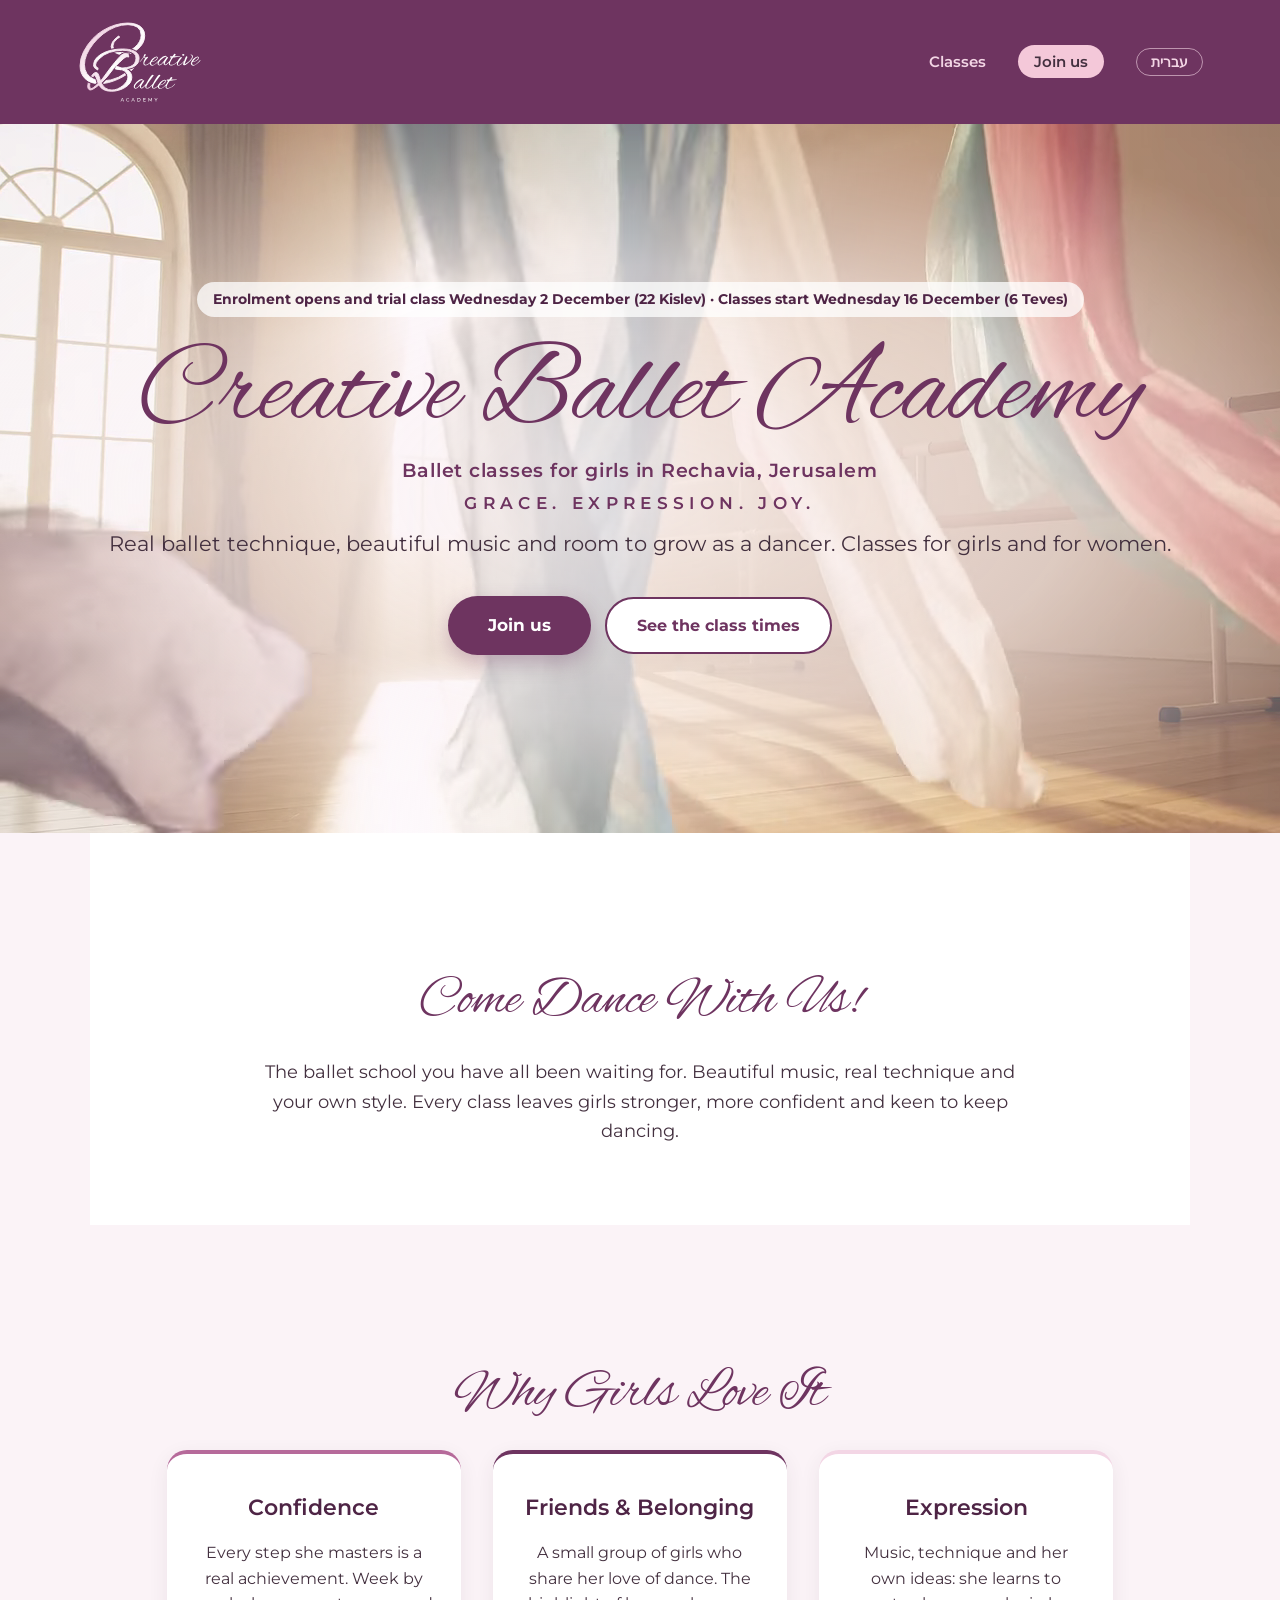
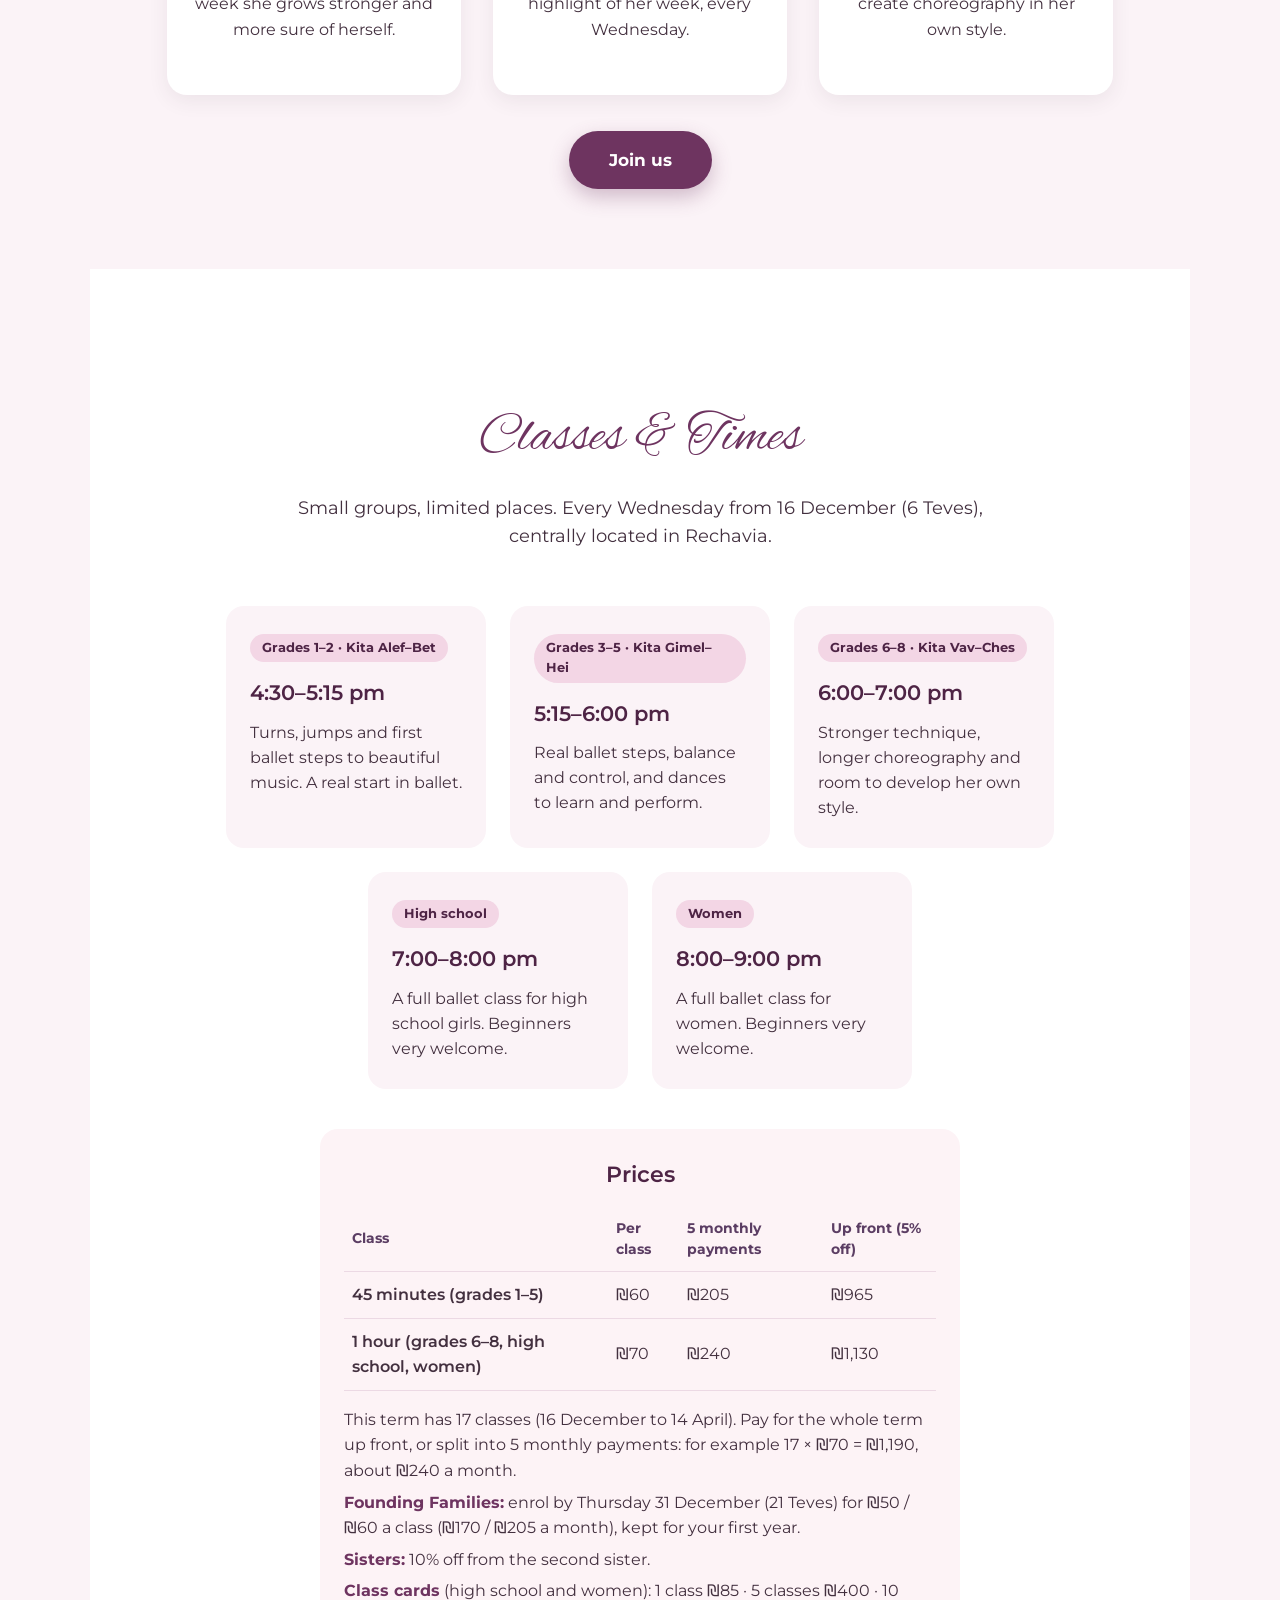
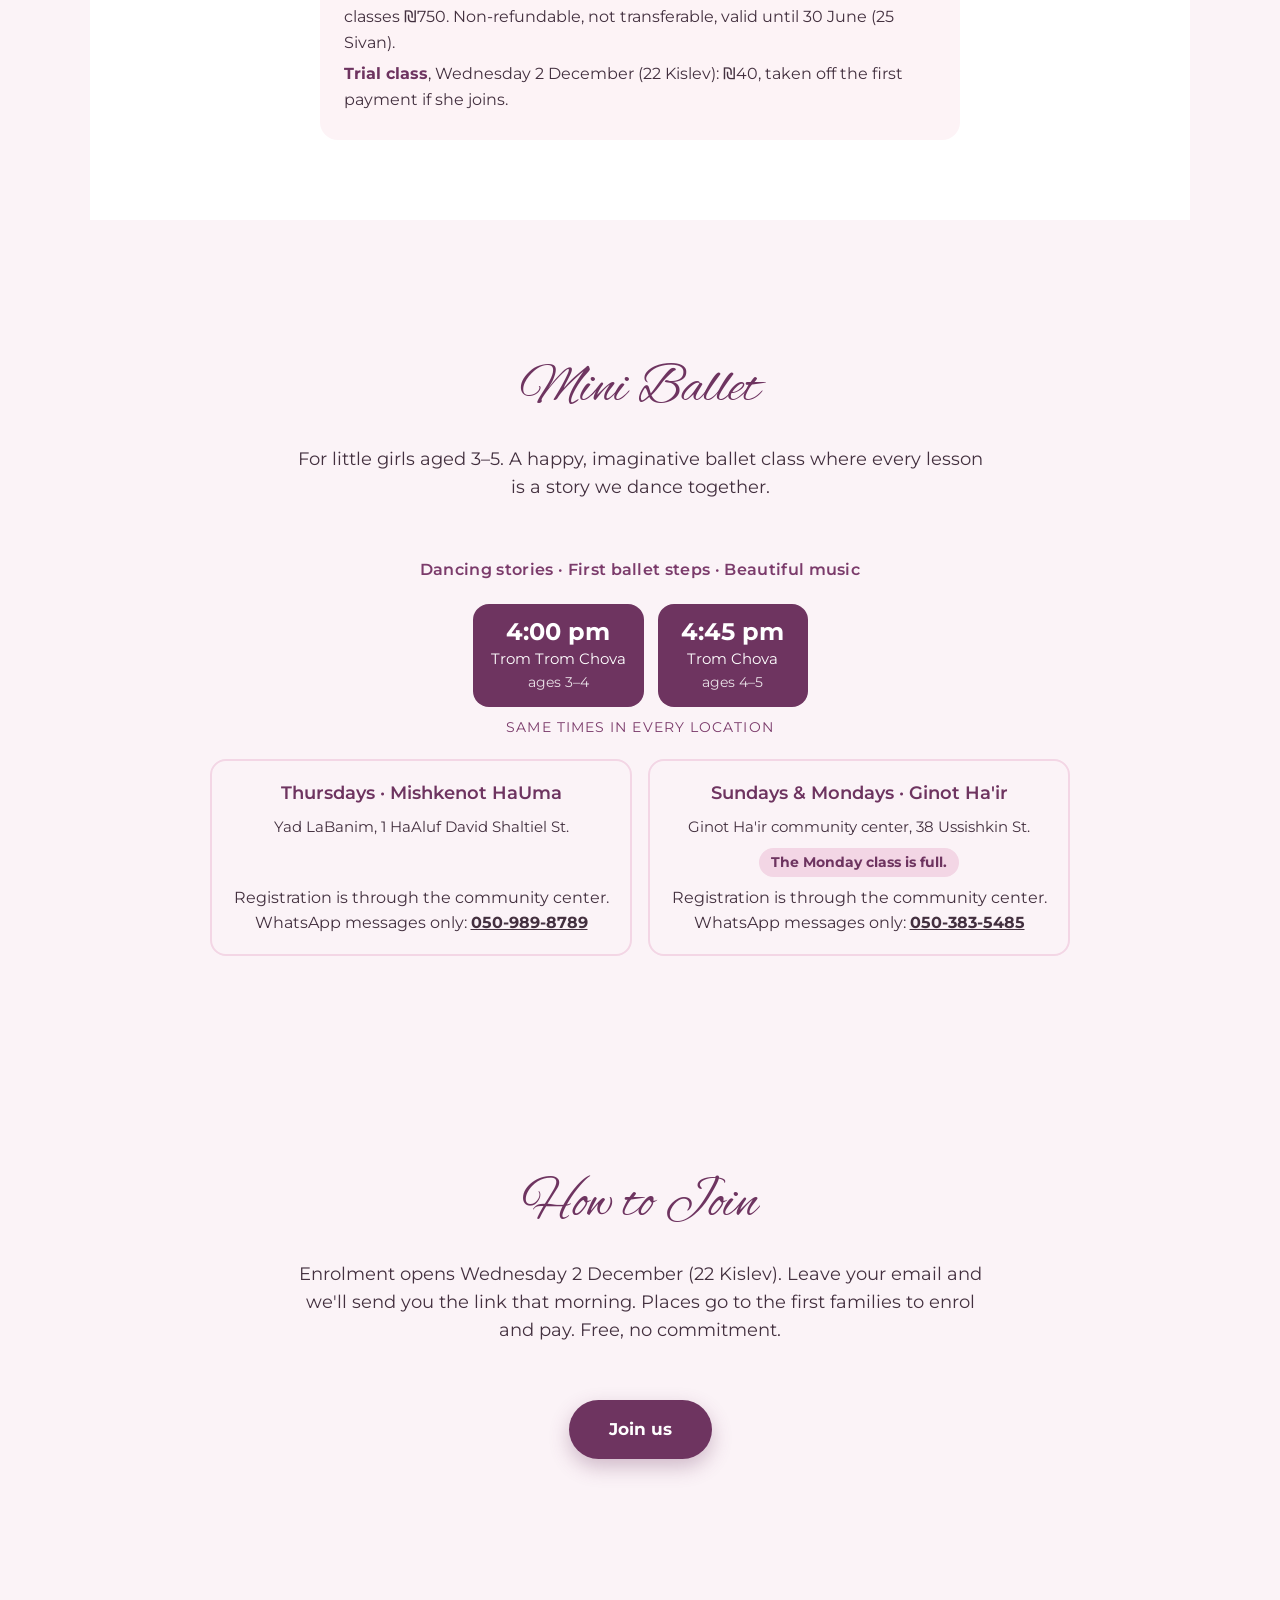
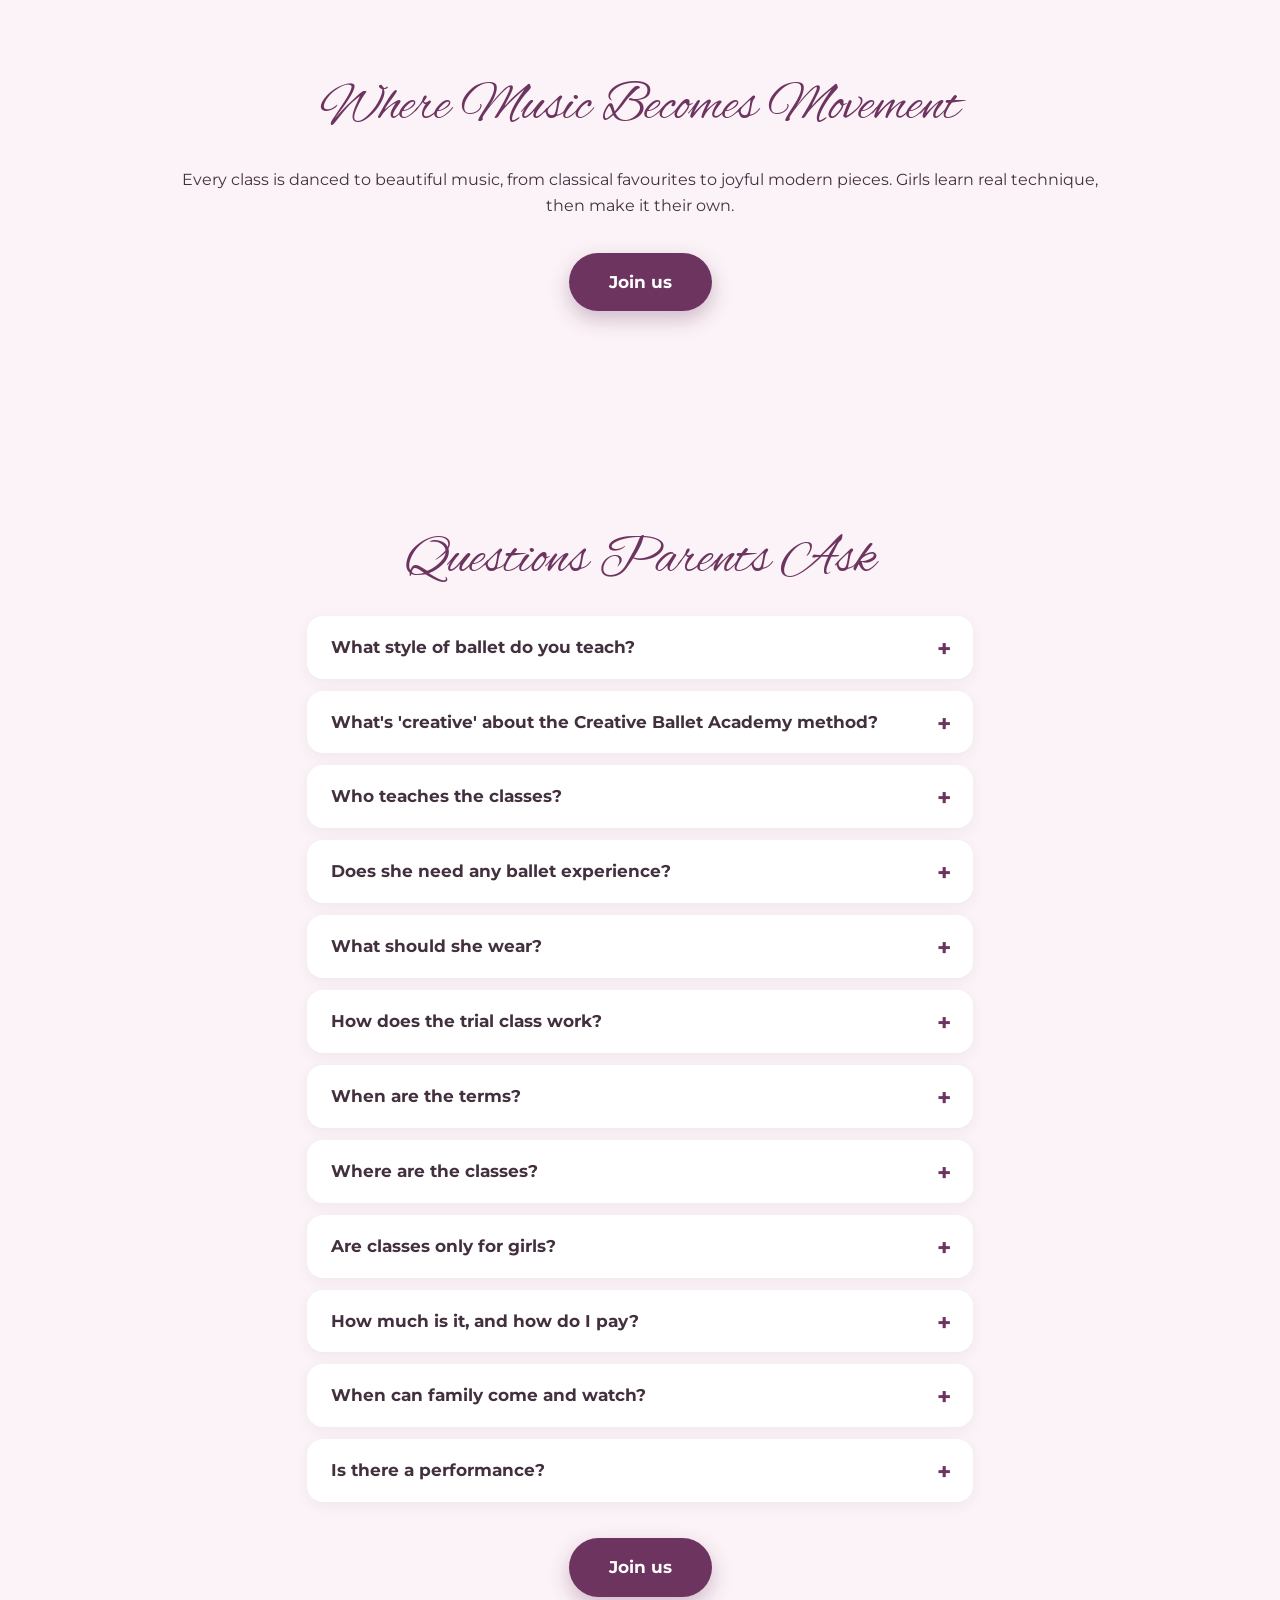
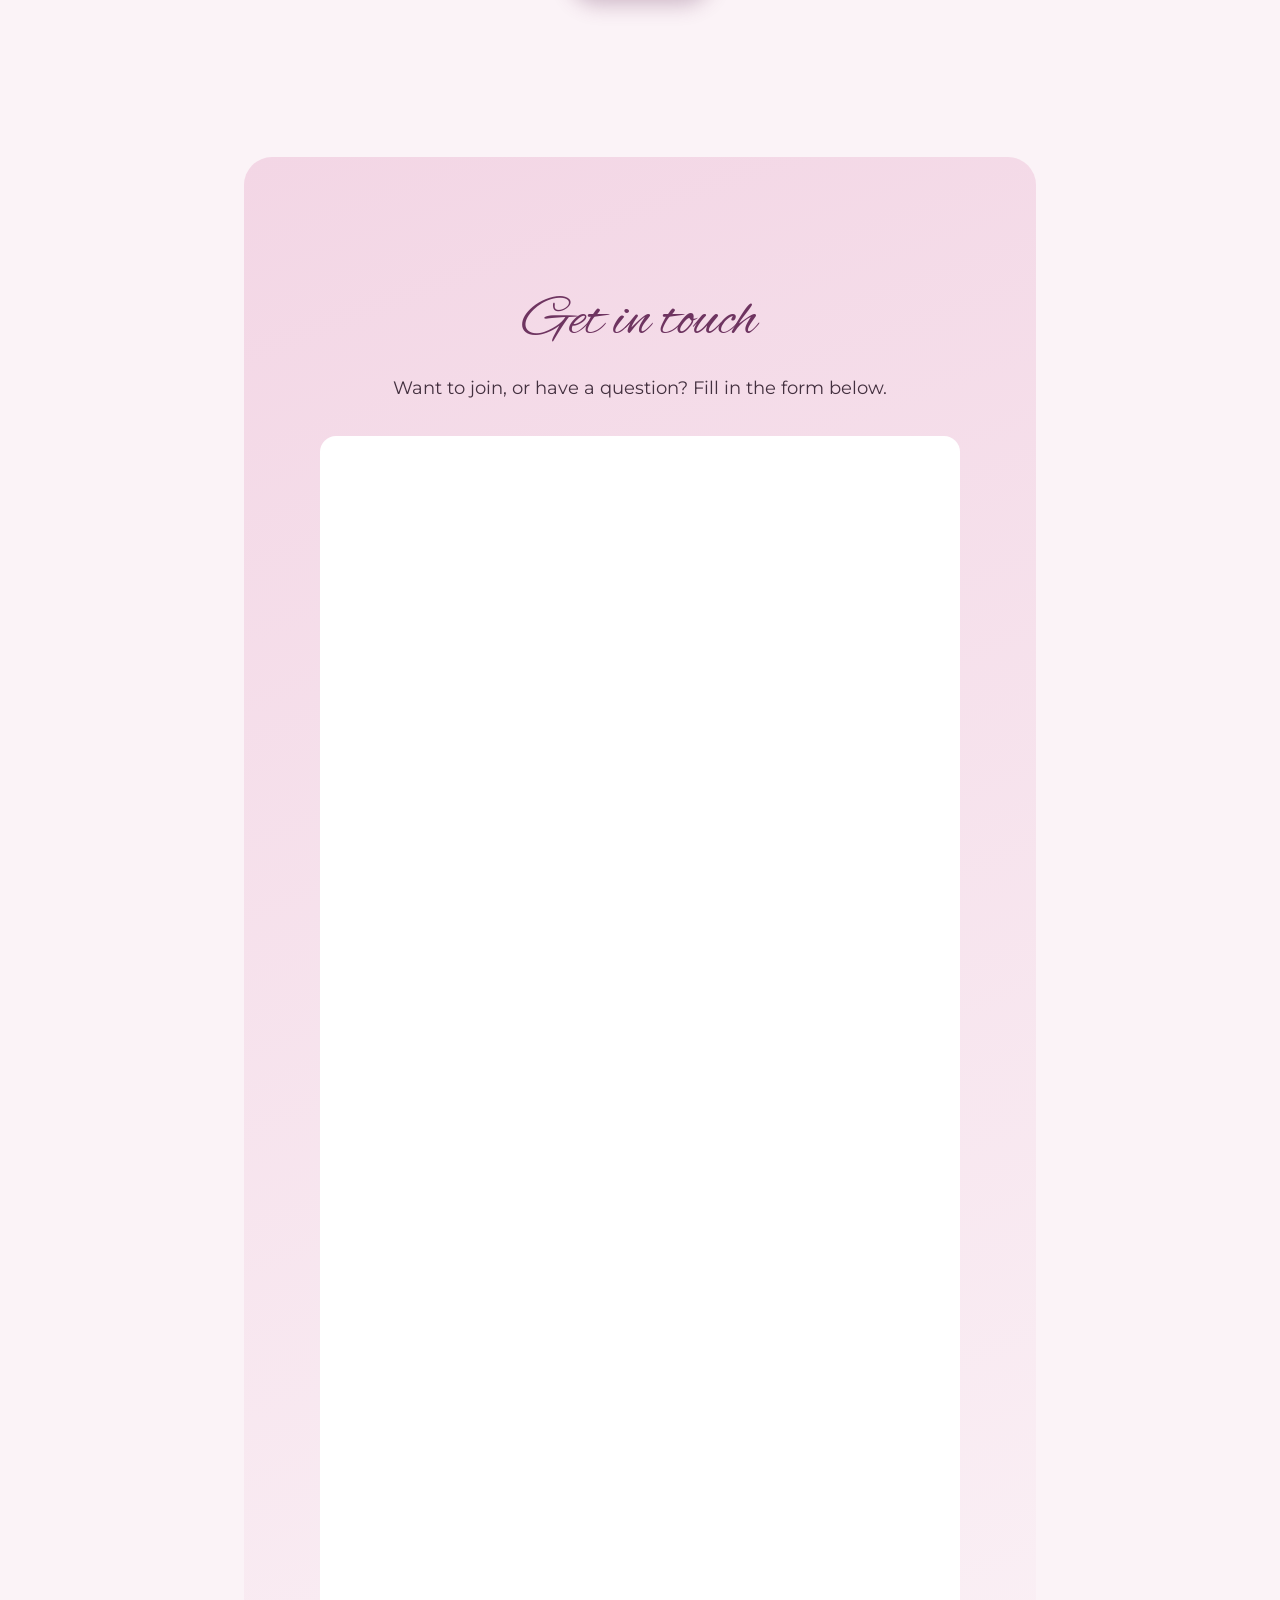
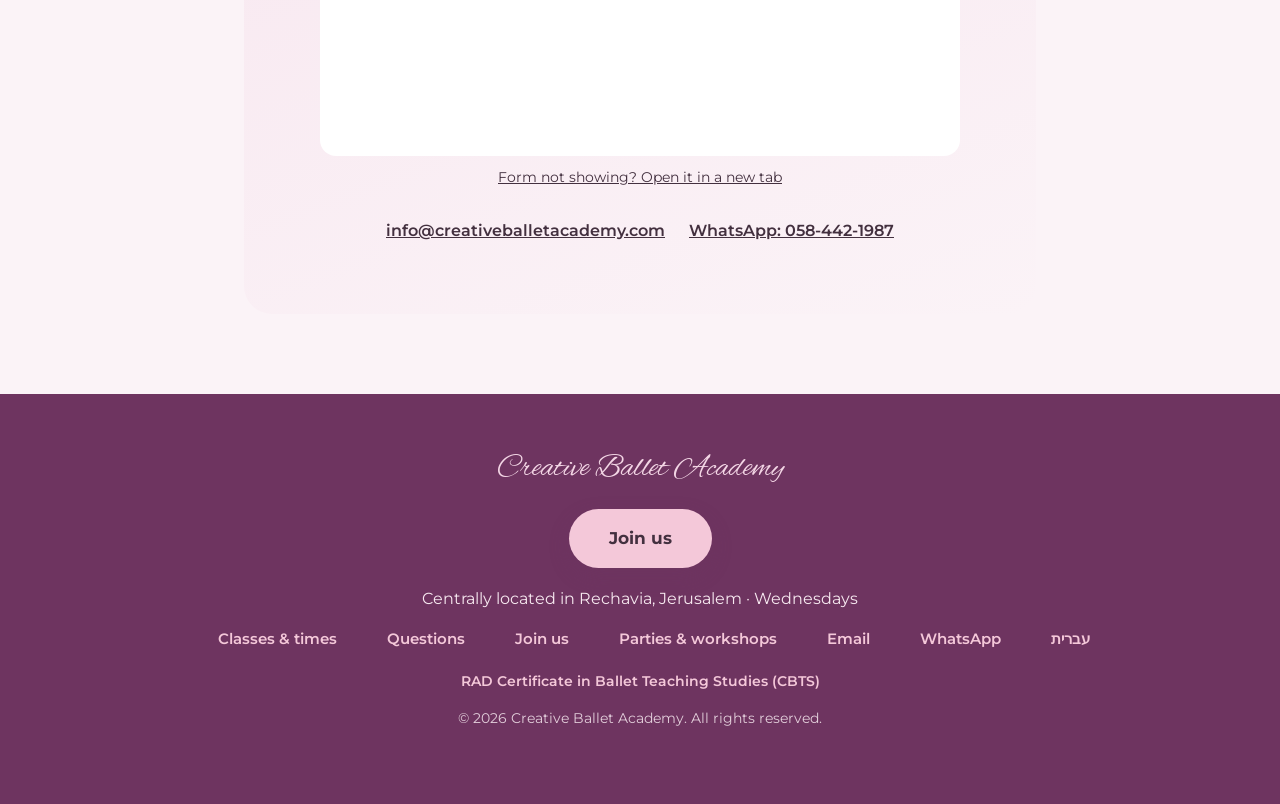
==== index.html @ 90b78f52 "Add FAQ: What's 'creative' about the Creative Ballet Academy method? (EN + HE, incl. structured data" ====
<!DOCTYPE html>
<html lang="en">
<head>
<meta charset="UTF-8">
<meta name="viewport" content="width=device-width, initial-scale=1.0">
<title>Ballet Classes for Girls in Jerusalem | Creative Ballet Academy</title>
<meta name="description" content="Ballet classes for girls in Rechavia, Jerusalem. Small Wednesday groups for grades 1–8, high school and women. Trial class Wed 2 Dec (22 Kislev), term starts 16 Dec (6 Teves).">

<!-- Open Graph -->
<meta property="og:title" content="Creative Ballet Academy — Ballet Classes for Girls in Jerusalem">
<meta property="og:description" content="Ballet classes for girls in Rechavia, Jerusalem. Small Wednesday groups for grades 1–8, high school and women. Trial class Wed 2 Dec (22 Kislev), term starts 16 Dec (6 Teves).">
<meta property="og:type" content="website">
<meta property="og:url" content="https://creativeballetacademy.com/">
<meta property="og:image" content="https://creativeballetacademy.com/assets/og-image.jpg">
<meta property="og:image:width" content="1200">
<meta property="og:image:height" content="630">
<meta property="og:image:alt" content="Creative Ballet Academy logo: Grace. Expression. Joy.">
<meta name="twitter:card" content="summary_large_image">
<meta property="og:locale" content="en_IL">
<meta property="og:locale:alternate" content="he_IL">

<!-- hreflang -->
<link rel="canonical" href="https://creativeballetacademy.com/">
<link rel="alternate" hreflang="en" href="https://creativeballetacademy.com/">
<link rel="alternate" hreflang="he" href="https://creativeballetacademy.com/he/">
<link rel="alternate" hreflang="x-default" href="https://creativeballetacademy.com/">

<!-- Structured Data -->
<script type="application/ld+json">
{
  "@context": "https://schema.org",
  "@type": [
    "DanceSchool",
    "EducationalOrganization"
  ],
  "@id": "https://creativeballetacademy.com/#school",
  "name": "Creative Ballet Academy",
  "alternateName": [
    "Creative Ballet Academy – בלט יצירתי בירושלים"
  ],
  "description": "Ballet classes for girls in Rechavia, Jerusalem: small Wednesday groups for grades 1–2, 3–5, 6–8, high school and women, taught by an RAD-certified teacher.",
  "url": "https://creativeballetacademy.com/",
  "inLanguage": "en",
  "email": "info@creativeballetacademy.com",
  "image": "https://creativeballetacademy.com/assets/og-image.jpg",
  "logo": "https://creativeballetacademy.com/assets/logo-favicon.png",
  "priceRange": "₪50–₪85",
  "currenciesAccepted": "ILS",
  "paymentAccepted": "Cash, Bit, Bank transfer",
  "address": {
    "@type": "PostalAddress",
    "addressLocality": "Jerusalem",
    "addressRegion": "Jerusalem District",
    "addressCountry": "IL"
  },
  "geo": {
    "@type": "GeoCoordinates",
    "latitude": 31.77,
    "longitude": 35.21
  },
  "areaServed": [
    {
      "@type": "Place",
      "name": "Rechavia, Jerusalem"
    },
    {
      "@type": "Place",
      "name": "Shaarei Chesed, Jerusalem"
    },
    {
      "@type": "Place",
      "name": "Nachlaot, Jerusalem"
    },
    {
      "@type": "Place",
      "name": "Talbiya, Jerusalem"
    },
    {
      "@type": "Place",
      "name": "Jerusalem"
    }
  ],
  "openingHoursSpecification": [
    {
      "@type": "OpeningHoursSpecification",
      "dayOfWeek": "https://schema.org/Wednesday",
      "opens": "16:30",
      "closes": "21:00"
    }
  ],
  "knowsLanguage": [
    "he",
    "en"
  ],
  "hasOfferCatalog": {
    "@type": "OfferCatalog",
    "name": "Ballet classes",
    "itemListElement": [
      {
        "@type": "Offer",
        "price": "60",
        "priceCurrency": "ILS",
        "description": "per class",
        "itemOffered": {
          "@type": "Course",
          "name": "Grades 1–2 (Kita Alef–Bet) ballet",
          "description": "Weekly Wednesday ballet class in Rechavia, Jerusalem.",
          "provider": {
            "@id": "https://creativeballetacademy.com/#school"
          }
        }
      },
      {
        "@type": "Offer",
        "price": "60",
        "priceCurrency": "ILS",
        "description": "per class",
        "itemOffered": {
          "@type": "Course",
          "name": "Grades 3–5 (Kita Gimel–Hei) ballet, RAD Grade 2",
          "description": "Weekly Wednesday ballet class in Rechavia, Jerusalem.",
          "provider": {
            "@id": "https://creativeballetacademy.com/#school"
          }
        }
      },
      {
        "@type": "Offer",
        "price": "70",
        "priceCurrency": "ILS",
        "description": "per class",
        "itemOffered": {
          "@type": "Course",
          "name": "Grades 6–8 (Kita Vav–Chet) ballet, RAD Grade 3",
          "description": "Weekly Wednesday ballet class in Rechavia, Jerusalem.",
          "provider": {
            "@id": "https://creativeballetacademy.com/#school"
          }
        }
      },
      {
        "@type": "Offer",
        "price": "70",
        "priceCurrency": "ILS",
        "description": "per class",
        "itemOffered": {
          "@type": "Course",
          "name": "High school ballet",
          "description": "Weekly Wednesday ballet class in Rechavia, Jerusalem.",
          "provider": {
            "@id": "https://creativeballetacademy.com/#school"
          }
        }
      },
      {
        "@type": "Offer",
        "price": "70",
        "priceCurrency": "ILS",
        "description": "per class",
        "itemOffered": {
          "@type": "Course",
          "name": "Women's ballet",
          "description": "Weekly Wednesday ballet class in Rechavia, Jerusalem.",
          "provider": {
            "@id": "https://creativeballetacademy.com/#school"
          }
        }
      }
    ]
  }
}
</script>

<script type="application/ld+json">
{
 "@context": "https://schema.org",
 "@type": "FAQPage",
 "mainEntity": [
  {
   "@type": "Question",
   "name": "What style of ballet do you teach?",
   "acceptedAnswer": {
    "@type": "Answer",
    "text": "We teach the Royal Academy of Dance (RAD) syllabus, which builds strong technique to gorgeous music. We add creative work to suit her age: stories for the youngest, then guided improvisation and creative dance, based on the 16 Creative Movement Concepts."
   }
  },
  {
   "@type": "Question",
   "name": "What's 'creative' about the Creative Ballet Academy method?",
   "acceptedAnswer": {
    "@type": "Answer",
    "text": "We work through the Creative Movement Concepts, exploring movement and self-expression through improvisation. Every class, for every age, includes time for the girls' own improvisation."
   }
  },
  {
   "@type": "Question",
   "name": "Who teaches the classes?",
   "acceptedAnswer": {
    "@type": "Answer",
    "text": "Classes are taught by an RAD-certified ballet teacher with over 10 years' experience."
   }
  },
  {
   "@type": "Question",
   "name": "Does she need any ballet experience?",
   "acceptedAnswer": {
    "@type": "Answer",
    "text": "No. Every class welcomes beginners, and we teach each girl from where she is."
   }
  },
  {
   "@type": "Question",
   "name": "What should she wear?",
   "acceptedAnswer": {
    "@type": "Answer",
    "text": "Comfortable clothes she can move in. Essential: tights, leggings or shorts; hair tied back; ballet shoes (preferred), non-slip socks or bare feet. Also: a ballet skirt, or any flared knee-length skirt (not long); a long-sleeved leotard (optional)."
   }
  },
  {
   "@type": "Question",
   "name": "How does the trial class work?",
   "acceptedAnswer": {
    "@type": "Answer",
    "text": "Wednesday 2 December (22 Kislev), at her regular class time. It costs ₪40, taken off the first payment if she joins. Choose “Yes” for the trial class in the form below."
   }
  },
  {
   "@type": "Question",
   "name": "When are the terms?",
   "acceptedAnswer": {
    "@type": "Answer",
    "text": "Every Wednesday from 16 December (6 Teves), right after Chanuka, until 14 April (7 Nissan), just before Pesach. No class on Purim (Wednesday 24 March / 15 Adar II). A second term is planned after Pesach, into the summer."
   }
  },
  {
   "@type": "Question",
   "name": "Where are the classes?",
   "acceptedAnswer": {
    "@type": "Answer",
    "text": "Wednesday classes are centrally located in Rechavia, Jerusalem. We email the exact address when you enrol. Mini Ballet (ages 3–5) is at Mishkenot HaUma and Ginot Ha'ir: see Mini Ballet above."
   }
  },
  {
   "@type": "Question",
   "name": "Are classes only for girls?",
   "acceptedAnswer": {
    "@type": "Answer",
    "text": "Yes. All our classes are for girls, with evening classes for high school girls and for women."
   }
  },
  {
   "@type": "Question",
   "name": "How much is it, and how do I pay?",
   "acceptedAnswer": {
    "@type": "Answer",
    "text": "₪60 or ₪70 a class (see prices above). Pay for the term up front with 5% off, or in 5 monthly payments before the first class of each month, by cash, Bit or bank transfer."
   }
  },
  {
   "@type": "Question",
   "name": "When can family come and watch?",
   "acceptedAnswer": {
    "@type": "Answer",
    "text": "At the last class before Pesach, Wednesday 14 April (7 Nissan). It's a presentation class: girls invite family and friends (women and girls only), and we plan to give each girl a certificate."
   }
  },
  {
   "@type": "Question",
   "name": "Is there a performance?",
   "acceptedAnswer": {
    "@type": "Answer",
    "text": "Not yet. We hope to put one on after Pesach, before the summer. Stay tuned."
   }
  }
 ]
}
</script>
<link rel="icon" type="image/svg+xml" href="/assets/icon.svg?v=3">
<link rel="icon" href="/favicon.ico?v=3" sizes="any">
<link rel="icon" type="image/png" sizes="32x32" href="/assets/favicon-32.png?v=3">
<link rel="icon" type="image/png" sizes="192x192" href="/assets/icon-192.png?v=2">
<link rel="apple-touch-icon" href="/assets/apple-touch-icon.png?v=2">
<link rel="manifest" href="/site.webmanifest">
<meta name="theme-color" content="#6E3460">
<link href="/assets/fonts/fonts-brand.css" rel="stylesheet">
<style>
  :root {
    --sky-blue: #A4C8E1;
    --misty-white: #FDF3F6;
    --petal-pink: #F4C8D9;
    --lavender: #E0C3E8;
    --mint: #A5E1DA;
    --lilac: #D6C6E9;
    --text-dark: #43303F;
    --text-body: #5A4E5C;
  }

  * { box-sizing: border-box; }

  html { scroll-behavior: smooth; }

  body {
    margin: 0;
    font-family: 'Montserrat', sans-serif;
    color: var(--text-body);
    background: var(--misty-white);
    line-height: 1.6;
  }

  a { color: inherit; }

  .skip-link {
    position: absolute;
    left: -9999px;
    top: 0;
    background: #fff;
    color: var(--text-dark);
    padding: 12px 20px;
    z-index: 1000;
    border-radius: 0 0 8px 0;
  }
  .skip-link:focus { left: 0; }

  header {
    display: flex;
    align-items: center;
    justify-content: space-between;
    padding: 20px 6vw;
    background: var(--text-dark);
    position: sticky;
    top: 0;
    z-index: 100;
  }

  .brand {
    display: flex;
    align-items: center;
    gap: 14px;
    text-decoration: none;
  }

  .brand img {
    height: 48px;
    width: auto;
  }

  .brand-name {
    font-family: 'Alex Brush', cursive;
    font-weight: 400;
    font-size: 2rem;
    color: #f4c8d9;
    line-height: 1;
  }

  nav a {
    text-decoration: none;
    color: #f4c8d9;
    font-weight: 600;
    margin-left: 28px;
    font-size: 0.95rem;
  }
  nav a:hover, nav a:focus { color: #fff; }

  .lang-switch {
    margin-left: 28px;
    padding: 5px 14px;
    border: 1px solid rgba(244,198,217,0.6);
    border-radius: 999px;
    font-size: 0.85rem !important;
  }
  .lang-switch:hover, .lang-switch:focus {
    border-color: #fff;
    background: rgba(255,255,255,0.08);
  }

  .hero {
    position: relative;
    text-align: center;
    padding: 158px 6vw 178px;
    background-image: linear-gradient(160deg, rgba(164,200,225,0.55) 0%, rgba(240,244,248,0.72) 55%, rgba(244,200,217,0.6) 100%);
    background-size: cover;
    background-position: center 30%;
    overflow: hidden;
    max-width: none;
    width: 100%;
    margin: 0;
  }

  .hero h1 {
    font-family: 'Alex Brush', cursive;
    font-weight: 400;
    font-size: clamp(3.6rem, 10vw, 7rem);
    color: var(--text-dark);
    margin: 0 0 6px;
    line-height: 1;
    text-shadow: 0 2px 18px rgba(255,255,255,0.7);
  }

  .hero .tagline {
    font-family: 'Montserrat', sans-serif;
    font-style: italic;
    font-weight: 600;
    font-size: clamp(1.4rem, 3vw, 2rem);
    color: var(--text-dark);
    margin: 0 0 10px;
    text-shadow: 0 1px 12px rgba(255,255,255,0.6);
  }

  .hero .subhead {
    font-family: 'Montserrat', sans-serif;
    font-style: italic;
    font-size: clamp(1.2rem, 2.5vw, 1.6rem);
    color: #33475a;
    margin: 0 0 36px;
    text-shadow: 0 1px 10px rgba(255,255,255,0.6);
  }

  .join-section .cta-section {
    text-align: center;
  }

  .contact-form {
    display: grid;
    grid-template-columns: repeat(2, 1fr);
    gap: 20px;
    max-width: 640px;
    margin: 36px auto 0;
    text-align: left;
  }

  .form-row-full {
    grid-column: 1 / -1;
  }

  .contact-form label {
    display: block;
    font-weight: 600;
    color: var(--text-dark);
    margin-bottom: 6px;
    font-size: 0.95rem;
  }

  .contact-form input,
  .contact-form textarea {
    width: 100%;
    padding: 12px 14px;
    border-radius: 10px;
    border: 1px solid #d9c3d3;
    font-family: 'Montserrat', sans-serif;
    font-size: 1rem;
    background: #fff;
    color: var(--text-dark);
  }

  .contact-form input:focus,
  .contact-form textarea:focus {
    outline: 3px solid var(--petal-pink);
    outline-offset: 1px;
  }

  .contact-submit {
    grid-column: 1 / -1;
    border: none;
    cursor: pointer;
    justify-self: center;
    margin-top: 6px;
  }

  @media (max-width: 600px) {
    .contact-form { grid-template-columns: 1fr; }
  }

  .hero-cta {
    display: inline-block;
    background: #6E3460;
    color: #fff;
    text-decoration: none;
    font-weight: 700;
    padding: 16px 40px;
    border-radius: 999px;
    font-size: 1.05rem;
    box-shadow: 0 8px 20px rgba(138,74,118,0.35);
    transition: transform 0.2s ease, box-shadow 0.2s ease;
  }
  .hero-cta:hover, .hero-cta:focus {
    transform: translateY(-2px);
    box-shadow: 0 10px 26px rgba(138,74,118,0.45);
    background: #7a3f68;
  }

  section {
    padding: 80px 6vw;
    max-width: 1100px;
    margin: 0 auto;
  }

  h2 {
    font-family: 'Montserrat', sans-serif;
    font-weight: 700;
    color: var(--text-dark);
    text-align: center;
    font-size: clamp(1.8rem, 4vw, 2.6rem);
    margin-bottom: 12px;
  }

  .section-intro {
    text-align: center;
    max-width: 700px;
    margin: 0 auto 56px;
    font-size: 1.1rem;
  }

  .welcome {
    text-align: center;
    background: #fff;
  }
  .welcome p {
    max-width: 750px;
    margin: 0 auto;
    font-size: 1.15rem;
  }

  .why-grid {
    display: grid;
    grid-template-columns: repeat(auto-fit, minmax(260px, 1fr));
    gap: 32px;
  }

  .why-card {
    background: #fff;
    border-radius: 20px;
    padding: 36px 28px;
    text-align: center;
    box-shadow: 0 6px 20px rgba(74,59,77,0.08);
    border-top: 4px solid var(--lavender);
  }
  .why-card:nth-child(2) { border-top-color: var(--petal-pink); }
  .why-card:nth-child(3) { border-top-color: var(--mint); }

  .why-card h3 {
    font-family: 'Montserrat', sans-serif;
    color: var(--text-dark);
    font-size: 1.35rem;
    margin: 0 0 14px;
  }

  .programs {
    background: #fff;
  }

  .program-list {
    display: grid;
    grid-template-columns: repeat(auto-fit, minmax(230px, 1fr));
    gap: 26px;
    list-style: none;
    padding: 0;
    margin: 0;
  }

  .program-card {
    background: var(--misty-white);
    border-radius: 18px;
    padding: 28px 24px;
  }

  .program-card .age {
    display: inline-block;
    background: var(--lilac);
    color: #5b3d63;
    font-size: 0.8rem;
    font-weight: 700;
    padding: 4px 12px;
    border-radius: 999px;
    margin-bottom: 14px;
  }

  .program-card h3 {
    font-family: 'Montserrat', sans-serif;
    color: var(--text-dark);
    font-size: 1.3rem;
    margin: 0 0 10px;
  }

  .program-card p {
    margin: 0;
    font-size: 0.98rem;
  }

  .cta-section {
    text-align: center;
    background: linear-gradient(160deg, var(--lavender) 0%, var(--sky-blue) 100%);
    border-radius: 28px;
    margin: 0 6vw 0;
    max-width: 1100px;
    padding: 70px 6vw;
  }

  .cta-section h2 {
    font-family: 'Alex Brush', cursive;
    font-weight: 400;
    font-size: clamp(2.4rem, 6vw, 3.6rem);
    margin-bottom: 6px;
  }

  .cta-section p {
    font-size: 1.15rem;
    max-width: 550px;
    margin: 0 auto 34px;
    color: #3f2f47;
  }

  footer {
    text-align: center;
    padding: 50px 6vw 60px;
    background: var(--text-dark);
    color: #f0e6f2;
  }

  footer .footer-tagline {
    font-family: 'Alex Brush', cursive;
    font-size: 2rem;
    margin: 0 0 14px;
    color: #f4c8d9;
  }

  footer .footer-meta {
    font-size: 0.9rem;
    opacity: 0.85;
  }

  @media (max-width: 640px) {
    header { padding: 16px 5vw; }
    nav a { margin-left: 16px; font-size: 0.85rem; }
    section { padding: 60px 5vw; }
  }
</style>
<link href="/assets/site.css" rel="stylesheet">
<link href="/assets/brand.css" rel="stylesheet">
<link href="/assets/hero-video.css?v=20261122v" rel="stylesheet">
</head>
<body>

<a class="skip-link" href="#main-content">Skip to main content</a>

<header>
  <a class="brand" href="/" aria-label="Creative Ballet Academy home">
    <img class="brand-logo" src="/assets/logo-white.svg" alt="Creative Ballet Academy" width="127" height="84">
  </a>
  <nav aria-label="Primary navigation">
    <a href="#programs" class="nav-hide-mobile">Classes</a>
    <a href="#join" class="nav-cta">Join us</a>
    <a href="/he/" class="lang-switch" id="lang-switch" lang="he" hreflang="he">עברית</a>
  </nav>
</header>

<main id="main-content">

  <section class="hero" id="top">
    <div class="hero-media" aria-hidden="true">
      <video class="hero-video" autoplay muted loop playsinline disablepictureinpicture preload="metadata" poster="/assets/video/studio-scarves.jpg" data-autoplay>
        <source src="/assets/video/studio-scarves-phone.mp4" type="video/mp4" media="(max-width: 700px)">
        <source src="/assets/video/studio-scarves.mp4" type="video/mp4">
        <source src="/assets/video/studio-scarves.webm" type="video/webm">
      </video>
    </div>
    <p class="hero-badge">Enrolment opens and trial class Wednesday 2 December (22 Kislev) · Classes start Wednesday 16 December (6 Teves)</p>
    <h1><span class="h1-brand">Creative Ballet Academy</span><span class="h1-keywords">Ballet classes for girls in Rechavia, Jerusalem</span></h1>
    <p class="tagline">Grace. Expression. Joy.</p>
    <p class="subhead">Real ballet technique, beautiful music and room to grow as a dancer. Classes for girls and for women.</p>
    <div class="hero-actions">
      <a class="hero-cta" href="#join">Join us</a>
      <a class="btn-outline" href="#programs">See the class times</a>
    </div>
  </section>

  <section class="welcome" aria-labelledby="welcome-heading">
    <h2 id="welcome-heading">Come Dance With Us!</h2>
    <p>The ballet school you have all been waiting for. Beautiful music, real technique and your own style. Every class leaves girls stronger, more confident and keen to keep dancing.</p>
  </section>

  <section class="why" id="why" aria-labelledby="why-heading">
    <h2 id="why-heading">Why Girls Love It</h2>
    <div class="why-grid">
      <div class="why-card">
        <h3>Confidence</h3>
        <p>Every step she masters is a real achievement. Week by week she grows stronger and more sure of herself.</p>
      </div>
      <div class="why-card">
        <h3>Friends &amp; Belonging</h3>
        <p>A small group of girls who share her love of dance. The highlight of her week, every Wednesday.</p>
      </div>
      <div class="why-card">
        <h3>Expression</h3>
        <p>Music, technique and her own ideas: she learns to create choreography in her own style.</p>
      </div>
    </div>
    <div class="cta-strip">
      <a class="hero-cta" href="#join">Join us</a>
    </div>
  </section>

  <section class="programs" id="programs" aria-labelledby="programs-heading">
    <h2 id="programs-heading">Classes &amp; Times</h2>
    <p class="section-intro">Small groups, limited places. Every Wednesday from 16 December (6 Teves), centrally located in Rechavia.</p>
    <ul class="program-list">
      <li class="program-card">
        <span class="age">Grades 1–2 · Kita Alef–Bet</span>
        <h3>4:30–5:15 pm</h3>
        <p>Turns, jumps and first ballet steps to beautiful music. A real start in ballet.</p>
      </li>
      <li class="program-card">
        <span class="age">Grades 3–5 · Kita Gimel–Hei</span>
        <h3>5:15–6:00 pm</h3>
        <p>Real ballet steps, balance and control, and dances to learn and perform.</p>
      </li>
      <li class="program-card">
        <span class="age">Grades 6–8 · Kita Vav–Ches</span>
        <h3>6:00–7:00 pm</h3>
        <p>Stronger technique, longer choreography and room to develop her own style.</p>
      </li>
      <li class="program-card">
        <span class="age">High school</span>
        <h3>7:00–8:00 pm</h3>
        <p>A full ballet class for high school girls. Beginners very welcome.</p>
      </li>
      <li class="program-card">
        <span class="age">Women</span>
        <h3>8:00–9:00 pm</h3>
        <p>A full ballet class for women. Beginners very welcome.</p>
      </li>
    </ul>
    <div class="prices" aria-labelledby="prices-heading">
      <h3 id="prices-heading">Prices</h3>
      <table>
        <thead><tr><th scope="col">Class</th><th scope="col">Per class</th><th scope="col">5 monthly payments</th><th scope="col">Up front (5% off)</th></tr></thead>
        <tbody>
          <tr><th scope="row">45 minutes (grades 1–5)</th><td>₪60</td><td>₪205</td><td>₪965</td></tr>
          <tr><th scope="row">1 hour (grades 6–8, high school, women)</th><td>₪70</td><td>₪240</td><td>₪1,130</td></tr>
        </tbody>
      </table>
      <p>This term has 17 classes (16 December to 14 April). Pay for the whole term up front, or split into 5 monthly payments: for example 17 × ₪70 = ₪1,190, about ₪240 a month.</p>
      <p><strong>Founding Families:</strong> enrol by Thursday 31 December (21 Teves) for ₪50 / ₪60 a class (₪170 / ₪205 a month), kept for your first year.</p>
      <p><strong>Sisters:</strong> 10% off from the second sister.</p>
      <p><strong>Class cards</strong> (high school and women): 1 class ₪85 · 5 classes ₪400 · 10 classes ₪750. Non-refundable, not transferable, valid until 30 June (25 Sivan).</p>
      <p><strong>Trial class</strong>, Wednesday 2 December (22 Kislev): ₪40, taken off the first payment if she joins.</p>
    </div>
  </section>

  <section class="mini-ballet" id="mini-ballet" aria-labelledby="mini-heading">
    <h2 id="mini-heading">Mini Ballet</h2>
    <p class="section-intro">For little girls aged 3–5. A happy, imaginative ballet class where every lesson is a story we dance together.</p>
    <p class="mini-points">Dancing stories · First ballet steps · Beautiful music</p>
    <div class="mini-times">
      <div class="mini-time"><strong>4:00 pm</strong><span>Trom Trom Chova</span><span>ages&nbsp;3–4</span></div>
      <div class="mini-time"><strong>4:45 pm</strong><span>Trom Chova</span><span>ages&nbsp;4–5</span></div>
    </div>
    <p class="mini-same">Same times in every location</p>
    <div class="mini-places">
      <div class="mini-place">
        <h3>Thursdays · Mishkenot HaUma</h3>
        <p class="mini-where">Yad LaBanim, 1 HaAluf David Shaltiel St.</p>
        <p>Registration is through the community center.<br>WhatsApp messages only: <a href="https://wa.me/972509898789" dir="ltr">050-989-8789</a></p>
      </div>
      <div class="mini-place">
        <h3>Sundays &amp; Mondays · Ginot Ha'ir</h3>
        <p class="mini-where">Ginot Ha'ir community center, 38 Ussishkin St.</p>
        <p class="mini-full">The Monday class is full.</p>
        <p>Registration is through the community center.<br>WhatsApp messages only: <a href="https://wa.me/972503835485" dir="ltr">050-383-5485</a></p>
      </div>
    </div>
  </section>

  <section aria-labelledby="how-heading" style="text-align:center;">
    <h2 id="how-heading">How to Join</h2>
    <p class="section-intro">Enrolment opens Wednesday 2 December (22 Kislev). Leave your email and we'll send you the link that morning. Places go to the first families to enrol and pay. Free, no commitment.</p>
    <a class="hero-cta" href="#join">Join us</a>
  </section>

  <section id="music" aria-labelledby="music-heading" style="text-align:center;">
    <h2 id="music-heading">Where Music Becomes Movement</h2>
    <p>Every class is danced to beautiful music, from classical favourites to joyful modern pieces. Girls learn real technique, then make it their own.</p>
    <a class="hero-cta" href="#join" style="margin-top:18px; display:inline-block;">Join us</a>
  </section>

  <section class="faq" id="faq" aria-labelledby="faq-heading">
    <h2 id="faq-heading">Questions Parents Ask</h2>
    <details class="faq-item">
      <summary>What style of ballet do you teach?</summary>
      <p>We teach the Royal Academy of Dance (RAD) syllabus, which builds strong technique to gorgeous music. We add creative work to suit her age: stories for the youngest, then guided improvisation and creative dance, based on the 16 Creative Movement Concepts.</p>
    </details>
    <details class="faq-item">
      <summary>What's 'creative' about the Creative Ballet Academy method?</summary>
      <p>We work through the Creative Movement Concepts, exploring movement and self-expression through improvisation. Every class, for every age, includes time for the girls' own improvisation.</p>
    </details>
    <details class="faq-item">
      <summary>Who teaches the classes?</summary>
      <p>Classes are taught by an RAD-certified ballet teacher with over 10 years' experience.</p>
    </details>
    <details class="faq-item">
      <summary>Does she need any ballet experience?</summary>
      <p>No. Every class welcomes beginners, and we teach each girl from where she is.</p>
    </details>
    <details class="faq-item">
      <summary>What should she wear?</summary>
      <p>Comfortable clothes she can move in.</p>
      <p><strong>Essential:</strong></p>
      <ul>
        <li>Tights, leggings or shorts</li>
        <li>Hair tied back</li>
        <li>Ballet shoes (preferred), non-slip socks or bare feet</li>
      </ul>
      <p><strong>Also:</strong></p>
      <ul>
        <li>A ballet skirt, or any flared knee-length skirt (not long)</li>
        <li>A long-sleeved leotard (optional)</li>
      </ul>
    </details>
    <details class="faq-item">
      <summary>How does the trial class work?</summary>
      <p>Wednesday 2 December (22 Kislev), at her regular class time. It costs ₪40, taken off the first payment if she joins. Choose “Yes” for the trial class in the form below.</p>
    </details>
    <details class="faq-item">
      <summary>When are the terms?</summary>
      <p>Every Wednesday from 16 December (6 Teves), right after Chanuka, until 14 April (7 Nissan), just before Pesach. No class on Purim (Wednesday 24 March / 15 Adar II). A second term is planned after Pesach, into the summer.</p>
    </details>
    <details class="faq-item">
      <summary>Where are the classes?</summary>
      <p>Wednesday classes are centrally located in Rechavia, Jerusalem. We email the exact address when you enrol. Mini Ballet (ages 3–5) is at Mishkenot HaUma and Ginot Ha'ir: see Mini Ballet above.</p>
    </details>
    <details class="faq-item">
      <summary>Are classes only for girls?</summary>
      <p>Yes. All our classes are for girls, with evening classes for high school girls and for women.</p>
    </details>
    <details class="faq-item">
      <summary>How much is it, and how do I pay?</summary>
      <p>₪60 or ₪70 a class (see prices above). Pay for the term up front with 5% off, or in 5 monthly payments before the first class of each month, by cash, Bit or bank transfer.</p>
    </details>
    <details class="faq-item">
      <summary>When can family come and watch?</summary>
      <p>At the last class before Pesach, Wednesday 14 April (7 Nissan). It's a presentation class: girls invite family and friends (women and girls only), and we plan to give each girl a certificate.</p>
    </details>
    <details class="faq-item">
      <summary>Is there a performance?</summary>
      <p>Not yet. We hope to put one on after Pesach, before the summer. Stay tuned.</p>
    </details>
    <div class="cta-strip">
      <a class="hero-cta" href="#join">Join us</a>
    </div>
  </section>

  <section id="join" aria-labelledby="cta-heading" class="join-section">
    <div class="cta-section">
      <h2 id="cta-heading">Get in touch</h2>
      <p>Want to join, or have a question? Fill in the form below.</p>
      <div class="opal-form" data-form="classes" data-lang="en" data-title="Creative Ballet Academy – class sign-up form">
        <noscript><a class="hero-cta" href="https://creativeballet.opalswift.com/f/classes?src=website&amp;lang=en">Open the form</a></noscript>
      </div>
      <div class="contact-options">
        <a href="mailto:info@creativeballetacademy.com">info@creativeballetacademy.com</a>
        <a href="https://wa.me/972584421987">WhatsApp: 058-442-1987</a>
      </div>
    </div>
  </section>


</main>

<footer>
  <p class="footer-tagline">Creative Ballet Academy</p>
  <p class="footer-cta"><a class="hero-cta" href="#join">Join us</a></p>
  <p>Centrally located in Rechavia, Jerusalem · Wednesdays</p>
  <nav class="footer-links" aria-label="Footer">
    <a href="#programs">Classes &amp; times</a>
    <a href="#faq">Questions</a>
    <a href="#join">Join us</a>
    <a href="/workshops/">Parties &amp; workshops</a>
    <a href="mailto:info@creativeballetacademy.com">Email</a>
    <a href="https://wa.me/972584421987">WhatsApp</a>
    <a href="/he/" lang="he" hreflang="he">עברית</a>
  </nav>
  <div class="rad-badge">
    <span>RAD Certificate in Ballet Teaching Studies (CBTS)</span>
  </div>
  <p class="footer-meta">&copy; 2026 Creative Ballet Academy. All rights reserved.</p>
</footer>


<script src="/assets/site.js?v=20261122v" defer></script>

</body>
</html>
---- assets/fonts/fonts-brand.css ----
/* latin-ext */
@font-face {
  font-family: 'Alex Brush';
  font-style: normal;
  font-weight: 400;
  font-display: swap;
  src: url(/assets/fonts/fd937801400c.woff2) format('woff2');
  unicode-range: U+0100-02BA, U+02BD-02C5, U+02C7-02CC, U+02CE-02D7, U+02DD-02FF, U+0304, U+0308, U+0329, U+1D00-1DBF, U+1E00-1E9F, U+1EF2-1EFF, U+2020, U+20A0-20AB, U+20AD-20C4, U+2113, U+2C60-2C7F, U+A720-A7FF;
}
/* latin */
@font-face {
  font-family: 'Alex Brush';
  font-style: normal;
  font-weight: 400;
  font-display: swap;
  src: url(/assets/fonts/83f5fea81402.woff2) format('woff2');
  unicode-range: U+0000-00FF, U+0131, U+0152-0153, U+02BB-02BC, U+02C6, U+02DA, U+02DC, U+0304, U+0308, U+0329, U+2000-206F, U+20AC, U+2122, U+2191, U+2193, U+2212, U+2215, U+FEFF, U+FFFD;
}
/* hebrew */
@font-face {
  font-family: 'Bona Nova';
  font-style: normal;
  font-weight: 400;
  font-display: swap;
  src: url(/assets/fonts/e8160ad459dc.woff2) format('woff2');
  unicode-range: U+0307-0308, U+0590-05FF, U+200C-2010, U+20AA, U+25CC, U+FB1D-FB4F;
}
/* latin-ext */
@font-face {
  font-family: 'Bona Nova';
  font-style: normal;
  font-weight: 400;
  font-display: swap;
  src: url(/assets/fonts/16b8432a7cd8.woff2) format('woff2');
  unicode-range: U+0100-02BA, U+02BD-02C5, U+02C7-02CC, U+02CE-02D7, U+02DD-02FF, U+0304, U+0308, U+0329, U+1D00-1DBF, U+1E00-1E9F, U+1EF2-1EFF, U+2020, U+20A0-20AB, U+20AD-20C4, U+2113, U+2C60-2C7F, U+A720-A7FF;
}
/* latin */
@font-face {
  font-family: 'Bona Nova';
  font-style: normal;
  font-weight: 400;
  font-display: swap;
  src: url(/assets/fonts/774d4f5f66f9.woff2) format('woff2');
  unicode-range: U+0000-00FF, U+0131, U+0152-0153, U+02BB-02BC, U+02C6, U+02DA, U+02DC, U+0304, U+0308, U+0329, U+2000-206F, U+20AC, U+2122, U+2191, U+2193, U+2212, U+2215, U+FEFF, U+FFFD;
}
/* hebrew */
@font-face {
  font-family: 'Bona Nova';
  font-style: normal;
  font-weight: 700;
  font-display: swap;
  src: url(/assets/fonts/3c183c12df22.woff2) format('woff2');
  unicode-range: U+0307-0308, U+0590-05FF, U+200C-2010, U+20AA, U+25CC, U+FB1D-FB4F;
}
/* latin-ext */
@font-face {
  font-family: 'Bona Nova';
  font-style: normal;
  font-weight: 700;
  font-display: swap;
  src: url(/assets/fonts/c016a151df11.woff2) format('woff2');
  unicode-range: U+0100-02BA, U+02BD-02C5, U+02C7-02CC, U+02CE-02D7, U+02DD-02FF, U+0304, U+0308, U+0329, U+1D00-1DBF, U+1E00-1E9F, U+1EF2-1EFF, U+2020, U+20A0-20AB, U+20AD-20C4, U+2113, U+2C60-2C7F, U+A720-A7FF;
}
/* latin */
@font-face {
  font-family: 'Bona Nova';
  font-style: normal;
  font-weight: 700;
  font-display: swap;
  src: url(/assets/fonts/341724c201b8.woff2) format('woff2');
  unicode-range: U+0000-00FF, U+0131, U+0152-0153, U+02BB-02BC, U+02C6, U+02DA, U+02DC, U+0304, U+0308, U+0329, U+2000-206F, U+20AC, U+2122, U+2191, U+2193, U+2212, U+2215, U+FEFF, U+FFFD;
}
/* latin-ext */
@font-face {
  font-family: 'Montserrat';
  font-style: normal;
  font-weight: 400;
  font-display: swap;
  src: url(/assets/fonts/a63797c1e1c1.woff2) format('woff2');
  unicode-range: U+0100-02BA, U+02BD-02C5, U+02C7-02CC, U+02CE-02D7, U+02DD-02FF, U+0304, U+0308, U+0329, U+1D00-1DBF, U+1E00-1E9F, U+1EF2-1EFF, U+2020, U+20A0-20AB, U+20AD-20C4, U+2113, U+2C60-2C7F, U+A720-A7FF;
}
/* latin */
@font-face {
  font-family: 'Montserrat';
  font-style: normal;
  font-weight: 400;
  font-display: swap;
  src: url(/assets/fonts/a5ec54920b58.woff2) format('woff2');
  unicode-range: U+0000-00FF, U+0131, U+0152-0153, U+02BB-02BC, U+02C6, U+02DA, U+02DC, U+0304, U+0308, U+0329, U+2000-206F, U+20AC, U+2122, U+2191, U+2193, U+2212, U+2215, U+FEFF, U+FFFD;
}
/* latin-ext */
@font-face {
  font-family: 'Montserrat';
  font-style: normal;
  font-weight: 500;
  font-display: swap;
  src: url(/assets/fonts/a63797c1e1c1.woff2) format('woff2');
  unicode-range: U+0100-02BA, U+02BD-02C5, U+02C7-02CC, U+02CE-02D7, U+02DD-02FF, U+0304, U+0308, U+0329, U+1D00-1DBF, U+1E00-1E9F, U+1EF2-1EFF, U+2020, U+20A0-20AB, U+20AD-20C4, U+2113, U+2C60-2C7F, U+A720-A7FF;
}
/* latin */
@font-face {
  font-family: 'Montserrat';
  font-style: normal;
  font-weight: 500;
  font-display: swap;
  src: url(/assets/fonts/a5ec54920b58.woff2) format('woff2');
  unicode-range: U+0000-00FF, U+0131, U+0152-0153, U+02BB-02BC, U+02C6, U+02DA, U+02DC, U+0304, U+0308, U+0329, U+2000-206F, U+20AC, U+2122, U+2191, U+2193, U+2212, U+2215, U+FEFF, U+FFFD;
}
/* latin-ext */
@font-face {
  font-family: 'Montserrat';
  font-style: normal;
  font-weight: 600;
  font-display: swap;
  src: url(/assets/fonts/a63797c1e1c1.woff2) format('woff2');
  unicode-range: U+0100-02BA, U+02BD-02C5, U+02C7-02CC, U+02CE-02D7, U+02DD-02FF, U+0304, U+0308, U+0329, U+1D00-1DBF, U+1E00-1E9F, U+1EF2-1EFF, U+2020, U+20A0-20AB, U+20AD-20C4, U+2113, U+2C60-2C7F, U+A720-A7FF;
}
/* latin */
@font-face {
  font-family: 'Montserrat';
  font-style: normal;
  font-weight: 600;
  font-display: swap;
  src: url(/assets/fonts/a5ec54920b58.woff2) format('woff2');
  unicode-range: U+0000-00FF, U+0131, U+0152-0153, U+02BB-02BC, U+02C6, U+02DA, U+02DC, U+0304, U+0308, U+0329, U+2000-206F, U+20AC, U+2122, U+2191, U+2193, U+2212, U+2215, U+FEFF, U+FFFD;
}
/* latin-ext */
@font-face {
  font-family: 'Montserrat';
  font-style: normal;
  font-weight: 700;
  font-display: swap;
  src: url(/assets/fonts/a63797c1e1c1.woff2) format('woff2');
  unicode-range: U+0100-02BA, U+02BD-02C5, U+02C7-02CC, U+02CE-02D7, U+02DD-02FF, U+0304, U+0308, U+0329, U+1D00-1DBF, U+1E00-1E9F, U+1EF2-1EFF, U+2020, U+20A0-20AB, U+20AD-20C4, U+2113, U+2C60-2C7F, U+A720-A7FF;
}
/* latin */
@font-face {
  font-family: 'Montserrat';
  font-style: normal;
  font-weight: 700;
  font-display: swap;
  src: url(/assets/fonts/a5ec54920b58.woff2) format('woff2');
  unicode-range: U+0000-00FF, U+0131, U+0152-0153, U+02BB-02BC, U+02C6, U+02DA, U+02DC, U+0304, U+0308, U+0329, U+2000-206F, U+20AC, U+2122, U+2191, U+2193, U+2212, U+2215, U+FEFF, U+FFFD;
}
/* hebrew */
@font-face {
  font-family: 'Noto Sans Hebrew';
  font-style: normal;
  font-weight: 400;
  font-stretch: 100%;
  font-display: swap;
  src: url(/assets/fonts/eb0d2a20d4e4.woff2) format('woff2');
  unicode-range: U+0307-0308, U+0590-05FF, U+200C-2010, U+20AA, U+25CC, U+FB1D-FB4F;
}
/* latin-ext */
@font-face {
  font-family: 'Noto Sans Hebrew';
  font-style: normal;
  font-weight: 400;
  font-stretch: 100%;
  font-display: swap;
  src: url(/assets/fonts/d33041eb184a.woff2) format('woff2');
  unicode-range: U+0100-02BA, U+02BD-02C5, U+02C7-02CC, U+02CE-02D7, U+02DD-02FF, U+0304, U+0308, U+0329, U+1D00-1DBF, U+1E00-1E9F, U+1EF2-1EFF, U+2020, U+20A0-20AB, U+20AD-20C4, U+2113, U+2C60-2C7F, U+A720-A7FF;
}
/* latin */
@font-face {
  font-family: 'Noto Sans Hebrew';
  font-style: normal;
  font-weight: 400;
  font-stretch: 100%;
  font-display: swap;
  src: url(/assets/fonts/f814ea407b14.woff2) format('woff2');
  unicode-range: U+0000-00FF, U+0131, U+0152-0153, U+02BB-02BC, U+02C6, U+02DA, U+02DC, U+0304, U+0308, U+0329, U+2000-206F, U+20AC, U+2122, U+2191, U+2193, U+2212, U+2215, U+FEFF, U+FFFD;
}
/* hebrew */
@font-face {
  font-family: 'Noto Sans Hebrew';
  font-style: normal;
  font-weight: 500;
  font-stretch: 100%;
  font-display: swap;
  src: url(/assets/fonts/eb0d2a20d4e4.woff2) format('woff2');
  unicode-range: U+0307-0308, U+0590-05FF, U+200C-2010, U+20AA, U+25CC, U+FB1D-FB4F;
}
/* latin-ext */
@font-face {
  font-family: 'Noto Sans Hebrew';
  font-style: normal;
  font-weight: 500;
  font-stretch: 100%;
  font-display: swap;
  src: url(/assets/fonts/d33041eb184a.woff2) format('woff2');
  unicode-range: U+0100-02BA, U+02BD-02C5, U+02C7-02CC, U+02CE-02D7, U+02DD-02FF, U+0304, U+0308, U+0329, U+1D00-1DBF, U+1E00-1E9F, U+1EF2-1EFF, U+2020, U+20A0-20AB, U+20AD-20C4, U+2113, U+2C60-2C7F, U+A720-A7FF;
}
/* latin */
@font-face {
  font-family: 'Noto Sans Hebrew';
  font-style: normal;
  font-weight: 500;
  font-stretch: 100%;
  font-display: swap;
  src: url(/assets/fonts/f814ea407b14.woff2) format('woff2');
  unicode-range: U+0000-00FF, U+0131, U+0152-0153, U+02BB-02BC, U+02C6, U+02DA, U+02DC, U+0304, U+0308, U+0329, U+2000-206F, U+20AC, U+2122, U+2191, U+2193, U+2212, U+2215, U+FEFF, U+FFFD;
}
/* hebrew */
@font-face {
  font-family: 'Noto Sans Hebrew';
  font-style: normal;
  font-weight: 600;
  font-stretch: 100%;
  font-display: swap;
  src: url(/assets/fonts/eb0d2a20d4e4.woff2) format('woff2');
  unicode-range: U+0307-0308, U+0590-05FF, U+200C-2010, U+20AA, U+25CC, U+FB1D-FB4F;
}
/* latin-ext */
@font-face {
  font-family: 'Noto Sans Hebrew';
  font-style: normal;
  font-weight: 600;
  font-stretch: 100%;
  font-display: swap;
  src: url(/assets/fonts/d33041eb184a.woff2) format('woff2');
  unicode-range: U+0100-02BA, U+02BD-02C5, U+02C7-02CC, U+02CE-02D7, U+02DD-02FF, U+0304, U+0308, U+0329, U+1D00-1DBF, U+1E00-1E9F, U+1EF2-1EFF, U+2020, U+20A0-20AB, U+20AD-20C4, U+2113, U+2C60-2C7F, U+A720-A7FF;
}
/* latin */
@font-face {
  font-family: 'Noto Sans Hebrew';
  font-style: normal;
  font-weight: 600;
  font-stretch: 100%;
  font-display: swap;
  src: url(/assets/fonts/f814ea407b14.woff2) format('woff2');
  unicode-range: U+0000-00FF, U+0131, U+0152-0153, U+02BB-02BC, U+02C6, U+02DA, U+02DC, U+0304, U+0308, U+0329, U+2000-206F, U+20AC, U+2122, U+2191, U+2193, U+2212, U+2215, U+FEFF, U+FFFD;
}
/* hebrew */
@font-face {
  font-family: 'Noto Sans Hebrew';
  font-style: normal;
  font-weight: 700;
  font-stretch: 100%;
  font-display: swap;
  src: url(/assets/fonts/eb0d2a20d4e4.woff2) format('woff2');
  unicode-range: U+0307-0308, U+0590-05FF, U+200C-2010, U+20AA, U+25CC, U+FB1D-FB4F;
}
/* latin-ext */
@font-face {
  font-family: 'Noto Sans Hebrew';
  font-style: normal;
  font-weight: 700;
  font-stretch: 100%;
  font-display: swap;
  src: url(/assets/fonts/d33041eb184a.woff2) format('woff2');
  unicode-range: U+0100-02BA, U+02BD-02C5, U+02C7-02CC, U+02CE-02D7, U+02DD-02FF, U+0304, U+0308, U+0329, U+1D00-1DBF, U+1E00-1E9F, U+1EF2-1EFF, U+2020, U+20A0-20AB, U+20AD-20C4, U+2113, U+2C60-2C7F, U+A720-A7FF;
}
/* latin */
@font-face {
  font-family: 'Noto Sans Hebrew';
  font-style: normal;
  font-weight: 700;
  font-stretch: 100%;
  font-display: swap;
  src: url(/assets/fonts/f814ea407b14.woff2) format('woff2');
  unicode-range: U+0000-00FF, U+0131, U+0152-0153, U+02BB-02BC, U+02C6, U+02DA, U+02DC, U+0304, U+0308, U+0329, U+2000-206F, U+20AC, U+2122, U+2191, U+2193, U+2212, U+2215, U+FEFF, U+FFFD;
}
---- assets/site.css ----
/* Creative Ballet Academy: shared additions on top of each page's own styles. */

/* Header "Enroll" button */
nav a.nav-cta {
  background: #f4c8d9;
  color: #43303F;
  padding: 7px 16px;
  border-radius: 999px;
}
nav a.nav-cta:hover, nav a.nav-cta:focus { background: #fff; color: #43303F; }

/* Small line above the hero title */
.hero-badge {
  display: inline-block;
  background: rgba(255,255,255,0.75);
  color: #5b3d63;
  font-weight: 700;
  font-size: 0.9rem;
  padding: 6px 16px;
  border-radius: 999px;
  margin: 0 0 22px;
}

.hero-actions {
  display: flex;
  flex-wrap: wrap;
  gap: 14px;
  justify-content: center;
  align-items: center;
}

.btn-outline {
  display: inline-block;
  background: #fff;
  color: #43303F;
  text-decoration: none;
  font-weight: 700;
  padding: 14px 30px;
  border-radius: 999px;
  border: 2px solid #6E3460;
  font-size: 1rem;
}
.btn-outline:hover, .btn-outline:focus { background: #fdf3f6; }

/* "How it works" steps */
.steps {
  display: grid;
  grid-template-columns: repeat(auto-fit, minmax(220px, 1fr));
  gap: 24px;
  list-style: none;
  padding: 0;
  margin: 0;
  counter-reset: step;
}
.steps li {
  background: #fff;
  border-radius: 18px;
  padding: 28px 24px;
  box-shadow: 0 6px 20px rgba(74,59,77,0.08);
  counter-increment: step;
}
.steps li::before {
  content: counter(step);
  display: inline-flex;
  align-items: center;
  justify-content: center;
  width: 36px;
  height: 36px;
  border-radius: 50%;
  background: #E0C3E8;
  color: #43303F;
  font-weight: 700;
  margin-bottom: 12px;
}
.steps h3 { margin: 0 0 8px; color: #43303F; font-size: 1.15rem; }
.steps p { margin: 0; }

/* Contact options under the form */
.contact-options {
  display: flex;
  flex-wrap: wrap;
  gap: 12px 24px;
  justify-content: center;
  margin-top: 28px;
  font-weight: 600;
}
.contact-options a { color: #43303F; }

.cta-section .form-hint { font-size: 0.85rem; opacity: 0.85; margin: 6px 0 0; max-width: none; text-align: start; }
.contact-submit { font-family: inherit; }

.contact-form select {
  width: 100%;
  padding: 12px 14px;
  border-radius: 10px;
  border: 1px solid #d9c3d3;
  font: inherit;
  background: #fff;
  color: #43303F;
}

.cta-section .form-status { margin: 12px 0 0; max-width: none; font-size: 0.95rem; grid-column: 1 / -1; text-align: center; }
.form-status.ok { color: #2f5e3d; }
.form-status.error { color: #a4373a; }
.status-whatsapp { font-weight: 700; color: #1f6b45; }

/* Footer links */
.footer-links {
  display: flex;
  flex-wrap: wrap;
  gap: 10px 22px;
  justify-content: center;
  margin: 0 0 18px;
}
.footer-links a { color: #f4c8d9; text-decoration: none; font-weight: 600; }
.footer-links a:hover, .footer-links a:focus { color: #fff; text-decoration: underline; }

/* WhatsApp button, bottom corner */
.whatsapp-float {
  position: fixed;
  bottom: 18px;
  inset-inline-end: 18px;
  z-index: 90;
  display: flex;
  align-items: center;
  gap: 8px;
  background: #1f7a4d;
  color: #fff;
  text-decoration: none;
  font-weight: 700;
  padding: 12px 18px;
  border-radius: 999px;
  box-shadow: 0 6px 18px rgba(0,0,0,0.2);
}
.whatsapp-float:hover, .whatsapp-float:focus { background: #176340; }
.whatsapp-float svg { width: 22px; height: 22px; flex: none; }

/* Phones: a slimmer header that keeps "Enroll" and the language button */
@media (max-width: 760px) {
  header { padding: 10px 4vw !important; gap: 10px; }
  .brand { gap: 8px; }
  .brand img { height: 36px; width: 36px; }
  .brand-name { font-size: 1.35rem !important; }
  nav { display: flex; align-items: center; gap: 8px; flex-wrap: nowrap; }
  nav a { margin: 0 !important; font-size: 0.85rem !important; white-space: nowrap; }
  nav a.nav-hide-mobile { display: none; }
  .lang-switch { padding: 4px 10px !important; }
  .hero { padding-top: 64px !important; padding-bottom: 72px !important; }
  .whatsapp-float span { display: none; }
  .whatsapp-float { padding: 12px; }
}
@media (max-width: 380px) {
  .brand-name { display: none; }
}

/* Keep section titles clear of the sticky header when jumping to them */
section[id] { scroll-margin-top: 84px; }

/* Monthly prices */
.prices { max-width: 640px; margin: 40px auto 0; background: #fdf3f6; border-radius: 18px; padding: 28px 24px; }
.prices h3 { font-family: 'Montserrat', 'Noto Sans Hebrew', sans-serif; color: #43303F; text-align: center; margin: 0 0 16px; font-size: 1.35rem; }
.prices table { width: 100%; border-collapse: collapse; margin-bottom: 16px; }
.prices th, .prices td { padding: 10px 8px; border-bottom: 1px solid #ecd9e4; text-align: start; }
.prices thead th { font-size: 0.85rem; color: #5b3d63; }
.prices tbody th { font-weight: 600; color: #43303F; }
.prices strong { color: #6E3460; }
.prices p { margin: 6px 0 0; }

.contact-form label.check { display: flex; gap: 10px; align-items: flex-start; font-weight: 600; cursor: pointer; }
.contact-form label.check input { width: 20px; height: 20px; margin-top: 3px; flex: none; accent-color: #6E3460; }

/* FAQ (home pages) */
.faq { max-width: 820px; }
.faq details.faq-item { background: #fff; border-radius: 16px; margin-bottom: 12px; box-shadow: 0 4px 14px rgba(74,59,77,0.06); }
.faq summary { cursor: pointer; padding: 18px 24px; font-weight: 700; color: #43303F; font-size: 1.05rem; list-style: none; position: relative; padding-inline-end: 48px; }
.faq summary::-webkit-details-marker { display: none; }
.faq summary::after { content: "+"; position: absolute; inset-inline-end: 22px; top: 14px; font-size: 1.5rem; color: #6E3460; }
.faq details[open] summary::after { content: "–"; }
.faq details p { margin: 0; padding: 0 24px 20px; }

/* OpalSwift form, embedded */
.opal-form { max-width: 640px; margin: 28px auto 0; }
.opal-form iframe { display: block; width: 100%; height: 1320px; border: 0; border-radius: 16px; background: #fff; }
.cta-section .opal-form-open { display: inline-block; margin-top: 10px; font-size: 0.9rem; color: #43303F; }
@media (max-width: 600px) { .opal-form iframe { height: 1600px; } }
@media (max-width: 400px) { .opal-form iframe { height: 1750px; } }

/* "Other ages" under the timetable */
.other-ages { max-width: 640px; margin: 24px auto 0; text-align: center; }
.other-ages summary { display: inline-block; cursor: pointer; font-weight: 700; color: #6E3460; padding: 8px 18px; border: 2px solid #E0C3E8; border-radius: 999px; list-style: none; }
.other-ages summary::-webkit-details-marker { display: none; }
.other-ages[open] summary { background: #fdf3f6; }
.other-ages p { margin: 14px 0 0; }

/* RAD teacher badge in the footer */
.rad-badge { display: flex; flex-direction: column; align-items: center; gap: 6px; margin: 0 0 12px; font-size: 0.9rem; font-weight: 600; color: #f4c8d9; text-align: center; }

/* Balanced tile grids: never leave a lone tile on its own row */
.program-list, .steps { grid-template-columns: 1fr !important; }
@media (min-width: 560px) { .program-list, .steps { grid-template-columns: repeat(2, 1fr) !important; } }
@media (min-width: 1200px) { .program-list, .steps { grid-template-columns: repeat(4, 1fr) !important; } }
.why-grid, .audience-grid, .pricing-grid, .theme-grid { grid-template-columns: 1fr !important; }
@media (min-width: 900px) { .why-grid, .audience-grid, .pricing-grid, .theme-grid { grid-template-columns: repeat(3, 1fr) !important; } }
/* 7 add-ons: wrap and centre the last row */
.addon-grid { display: flex !important; flex-wrap: wrap; justify-content: center; }
.addon-grid > * { flex: 0 1 240px; }

/* Header logo (final artwork, white name for the dark header) */
.brand img.brand-logo { height: 72px; width: auto; }
@media (max-width: 760px) { .brand img.brand-logo { height: 52px; width: auto; } }

/* Repeated "Get notified when classes start" buttons between sections */
.cta-strip { text-align: center; margin: 36px auto 0; }
.cta-strip .hero-cta { display: inline-block; }
.cta-strip p { margin: 10px auto 0; font-size: 0.92rem; opacity: 0.8; max-width: none; }
.footer-cta { margin: 14px 0 18px; }
.footer-cta .hero-cta { display: inline-block; }
footer .footer-cta .hero-cta { background: #f4c8d9; color: #43303F; }
footer .footer-cta .hero-cta:hover, footer .footer-cta .hero-cta:focus { background: #fff; color: #43303F; }
.opal-form { scroll-margin-top: 110px; }

/* Class cards: centred rows, so 5 classes sit as 3 + 2 (or 2 + 2 + 1), never a lone card off to one side. */
.program-list { display: flex !important; flex-wrap: wrap; justify-content: center; gap: 24px; }
.program-list > .program-card { flex: 0 1 260px; }
@media (max-width: 559px) { .program-list > .program-card { flex-basis: 100%; } }

/* H1: the brand, then the search words, on one heading */
.hero h1 .h1-brand { display: block; }
.hero h1 .h1-keywords {
  display: block;
  margin-top: 6px;
  font-family: 'Montserrat', 'Noto Sans Hebrew', sans-serif;
  font-size: clamp(0.95rem, 2.4vw, 1.2rem);
  font-weight: 600;
  letter-spacing: 0.04em;
  line-height: 1.4;
}
html[lang="he"] .hero h1 .h1-keywords { font-family: 'Noto Sans Hebrew', sans-serif; letter-spacing: 0; }

/* Mini Ballet (ages 3–5), its own section after the Wednesday classes */
.mini-ballet { text-align: center; }
.mini-ballet .mini-points { font-weight: 600; color: #7B3B6B; letter-spacing: 0.02em; }
.mini-ballet .mini-places { display: grid; gap: 16px; max-width: 860px; margin: 20px auto 0; }
@media (min-width: 720px) { .mini-ballet .mini-places { grid-template-columns: 1fr 1fr; } }
.mini-ballet .mini-place { background: #FBF3F7; border: 2px solid #F3D6E5; border-radius: 16px; padding: 18px; }
.mini-ballet .mini-place h3 { margin: 0; font-size: 1.1rem; color: #6E3460; }
.mini-ballet .mini-place p { margin: 8px 0 0; }
.mini-ballet .mini-where { font-size: 0.95rem; color: #43303F; }
.mini-ballet .mini-full { display: inline-block; font-weight: 700; color: #6E3460; background: #F3D6E5; border-radius: 999px; padding: 3px 12px; font-size: 0.9rem; }
.mini-ballet a[dir="ltr"] { font-weight: 700; white-space: nowrap; }
.mini-ballet .mini-times { display: flex; justify-content: center; gap: 14px; margin: 22px auto 0; flex-wrap: wrap; }
.mini-ballet .mini-time { display: flex; flex-direction: column; align-items: center; min-width: 150px; padding: 14px 18px; border-radius: 16px; background: #6E3460; color: #fff; }
.mini-ballet .mini-time strong { font-size: 1.5rem; line-height: 1.2; }
.mini-ballet .mini-time span { font-size: 0.95rem; }
.mini-ballet .mini-time span + span { opacity: 0.85; font-size: 0.85rem; }
.mini-ballet .mini-same { margin: 10px 0 0; font-size: 0.85rem; letter-spacing: 0.08em; text-transform: uppercase; color: #7B3B6B; }
.mini-ballet .mini-place { display: flex; flex-direction: column; align-items: center; }
.mini-ballet .mini-place > p:last-child { margin-top: auto; padding-top: 8px; }
---- assets/brand.css ----
/* Creative Ballet Academy brand (brief of 19 Nov 2026). Loaded last on every page, so it
   overrides the older colours and fonts in each page and in site.css.
   Plum #6E3460 · deep plum #4E2445 · ribbon plum #7B3B6B · ribbon highlight #B66A9A ·
   dark text #43303F · blush #F3D6E5 · soft blush #FBF3F7.
   Fonts: Alex Brush (English headings), Montserrat (body), Noto Sans Hebrew (Hebrew body),
   Bona Nova (Hebrew headings). */
:root {
  --plum: #6E3460;
  --deep-plum: #4E2445;
  --ribbon-plum: #7B3B6B;
  --ribbon-highlight: #B66A9A;
  --blush: #F3D6E5;
  --soft-blush: #FBF3F7;
  --text-dark: #43303F;
  --text-body: #43303F;
  --misty-white: #FBF3F7;
  --petal-pink: #F3D6E5;
  --lavender: #F3D6E5;
  --lilac: #F3D6E5;
  --sky-blue: #FBF3F7;
  --mint: #B66A9A;
}

body { font-family: 'Montserrat', sans-serif; color: var(--text-body); background: var(--soft-blush); }
html[lang="he"] body { font-family: 'Noto Sans Hebrew', 'Montserrat', sans-serif; }
input, textarea, select, button { font-family: inherit; }

/* Header and footer: plum, with the white logo */
header, footer { background: var(--plum); }
nav a, .brand-name { color: var(--blush); }
.lang-switch { border-color: rgba(243,214,229,0.6); }
.brand img.brand-logo { height: 84px; width: auto; }
@media (max-width: 760px) { .brand img.brand-logo { height: 60px; } }
footer { color: #F7E9F0; }
footer .footer-tagline { color: var(--blush); }

/* Hero: soft blush with a faint satin CB monogram */
.hero {
  background-color: var(--soft-blush);
  background-image:
    url(/assets/monogram-satin.svg),
    linear-gradient(170deg, #FFFFFF 0%, var(--soft-blush) 55%, var(--blush) 140%);
  background-repeat: no-repeat, no-repeat;
  background-size: min(560px, 80vw) auto, cover;
  background-position: right -60px center, center;
}
.hero::before {
  /* keeps the monogram faint: a soft veil over the background image only */
  content: ""; position: absolute; inset: 0; background: rgba(251,243,247,0.86); pointer-events: none;
}
.hero > * { position: relative; }
.hero h1, .hero h1 .h1-brand { color: var(--plum); text-shadow: none; }
.hero .tagline {
  font-family: 'Montserrat', sans-serif; font-style: normal; font-weight: 600;
  text-transform: uppercase; letter-spacing: 0.32em; font-size: clamp(0.85rem, 1.6vw, 1.05rem);
  color: var(--plum); text-shadow: none;
}
.hero .subhead { font-family: inherit; font-style: normal; color: var(--text-dark); text-shadow: none; font-size: clamp(1.05rem, 2vw, 1.3rem); }
.hero-badge { color: var(--deep-plum); }

/* Headings: Alex Brush for section titles, Montserrat for card titles */
h2 { font-family: 'Alex Brush', cursive; font-weight: 400; color: var(--plum); font-size: clamp(2.4rem, 5.5vw, 3.4rem); }
h3, .why-card h3, .program-card h3, .prices h3 { font-family: 'Montserrat', sans-serif; font-weight: 600; color: var(--deep-plum); }
html[lang="he"] h2, html[lang="he"] .cta-section h2 { font-family: 'Bona Nova', serif; font-weight: 700; font-size: clamp(1.8rem, 4vw, 2.5rem); }
html[lang="he"] h3, html[lang="he"] .why-card h3, html[lang="he"] .program-card h3, html[lang="he"] .prices h3 { font-family: 'Noto Sans Hebrew', sans-serif; }
html[lang="he"] .hero .tagline, html[lang="he"] .hero h1 .h1-keywords { font-family: 'Bona Nova', serif; letter-spacing: 0.08em; text-transform: none; }
html[lang="he"] .hero .tagline { font-size: clamp(1.1rem, 2.2vw, 1.4rem); }

/* Buttons and accents */
.hero-cta { background: var(--plum); box-shadow: 0 8px 20px rgba(110,52,96,0.3); }
.hero-cta:hover, .hero-cta:focus { background: var(--deep-plum); box-shadow: 0 10px 26px rgba(78,36,69,0.4); }
.btn-outline { color: var(--plum); border-color: var(--plum); }
.why-card { border-top-color: var(--ribbon-highlight); box-shadow: 0 6px 20px rgba(67,48,63,0.08); }
.why-card:nth-child(2) { border-top-color: var(--plum); }
.why-card:nth-child(3) { border-top-color: var(--blush); }
.program-card .age { background: var(--blush); color: var(--deep-plum); }
.cta-section { background: linear-gradient(160deg, var(--blush) 0%, var(--soft-blush) 100%); }
.cta-section p { color: var(--text-dark); }
.contact-form input:focus, .contact-form textarea:focus { outline-color: var(--ribbon-highlight); }
summary { color: var(--deep-plum); }


/* Lists inside FAQ answers (e.g. what to wear) */
.faq details ul { margin: 0; padding: 0 24px 14px; padding-inline-start: 46px; }
.faq details ul li { margin: 2px 0; }
.faq details p:has(+ ul), .faq details p:has(+ p) { padding-bottom: 8px; }
---- assets/hero-video.css ----
/* Hero background: a sunlit studio with long chiffon scarves floating (8-second muted loop,
   no people). A soft blush veil keeps the heading and buttons easy to read.
   The video only plays when the device allows motion; otherwise the still image shows.
   Files: /assets/video/studio-scarves.{webm,mp4,jpg} */
.hero { isolation: isolate; }
.hero > .hero-media { position: absolute; inset: 0; z-index: 0; overflow: hidden; pointer-events: none; }
.hero-video {
  width: 100%; height: 100%; object-fit: cover; object-position: center 40%;
  display: block; background: #F3E3D6 url(/assets/video/studio-scarves.jpg) center 40% / cover no-repeat;
}
/* The veil sits between the video and the text: stronger in the middle behind the words,
   lighter towards the edges so the scarves still show. Replaces the old monogram veil. */
.hero::before {
  z-index: 1;
  background:
    radial-gradient(ellipse 62% 58% at 50% 52%, rgba(251,243,247,0.86) 0%, rgba(251,243,247,0.72) 55%, rgba(251,243,247,0.34) 100%);
}
.hero > *:not(.hero-media) { position: relative; z-index: 2; }
.hero { background-image: none; background-color: #F3E3D6; }

@media (max-width: 640px) {
  /* on a phone the words fill most of the hero: a more even veil */
  .hero::before { background: rgba(251,243,247,0.66); }
  .hero-video { object-position: 62% 40%; }
}
@media print { .hero > .hero-media { display: none; } }
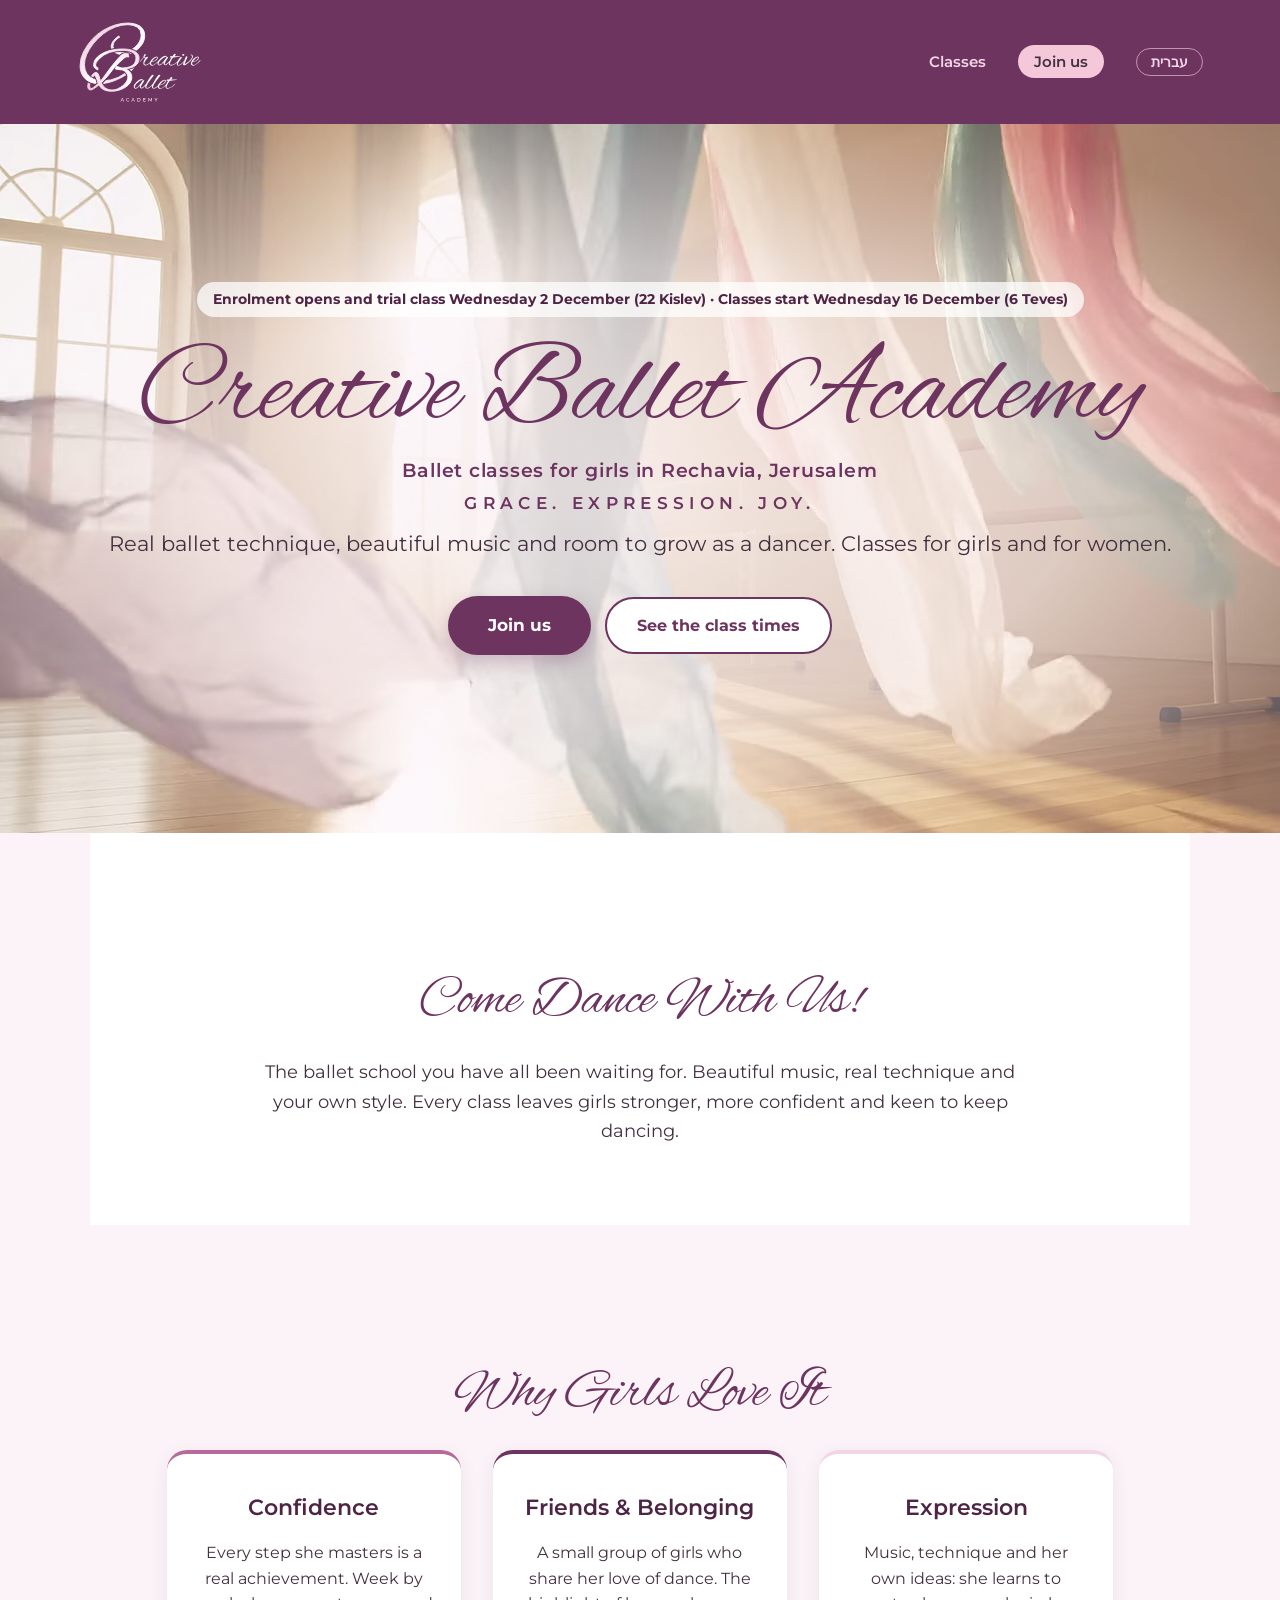
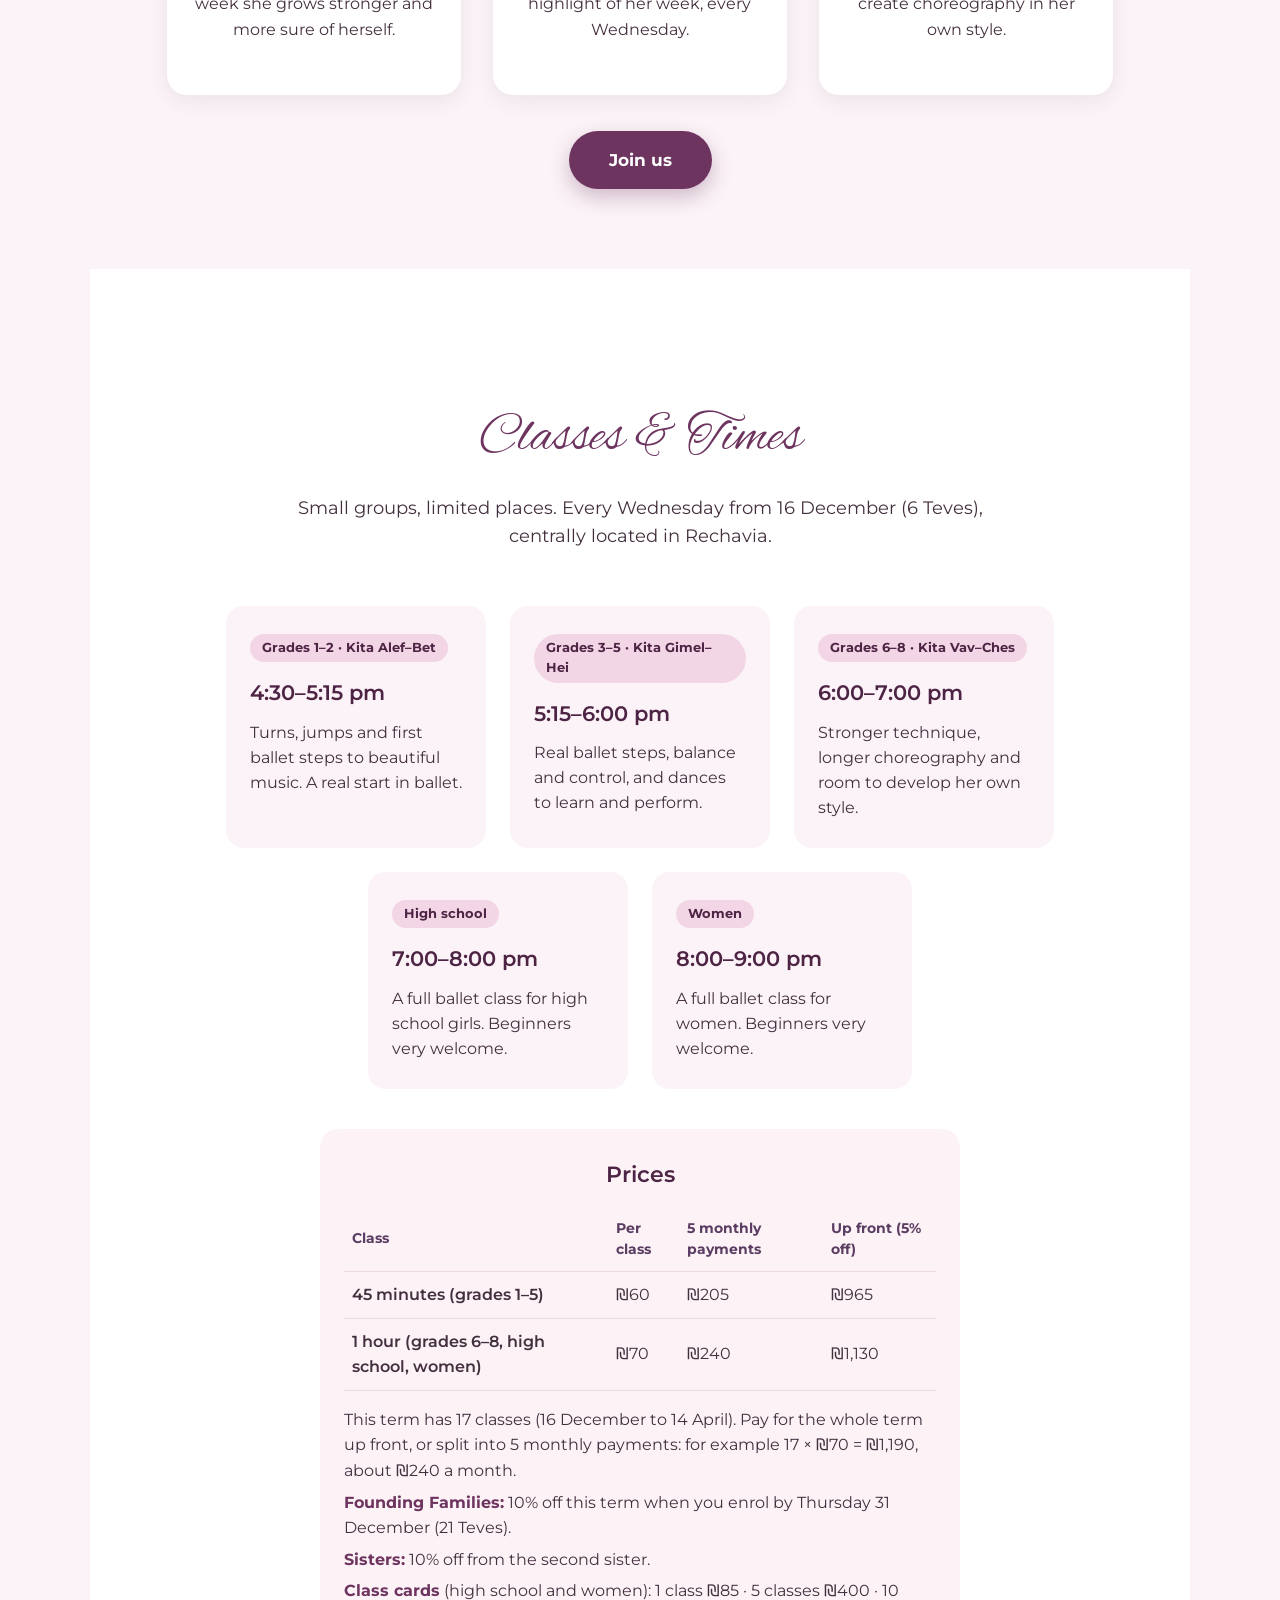
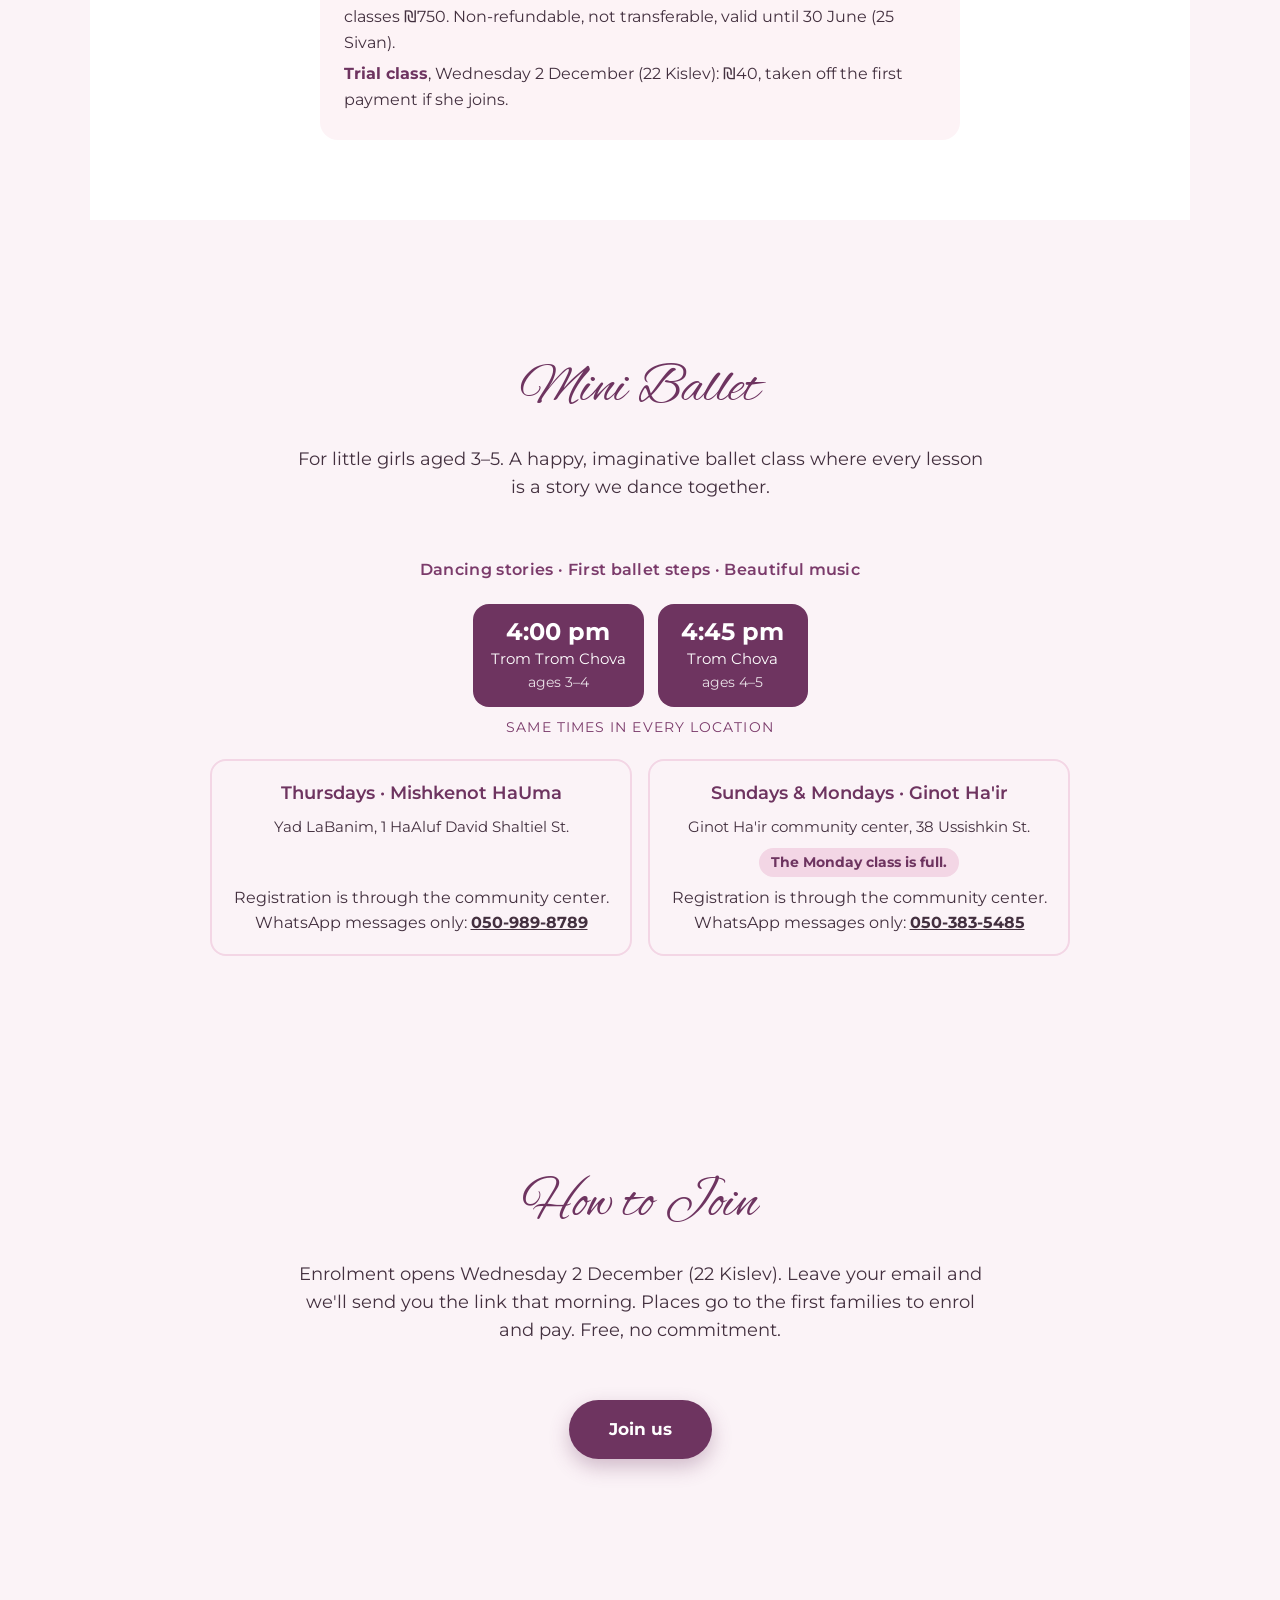
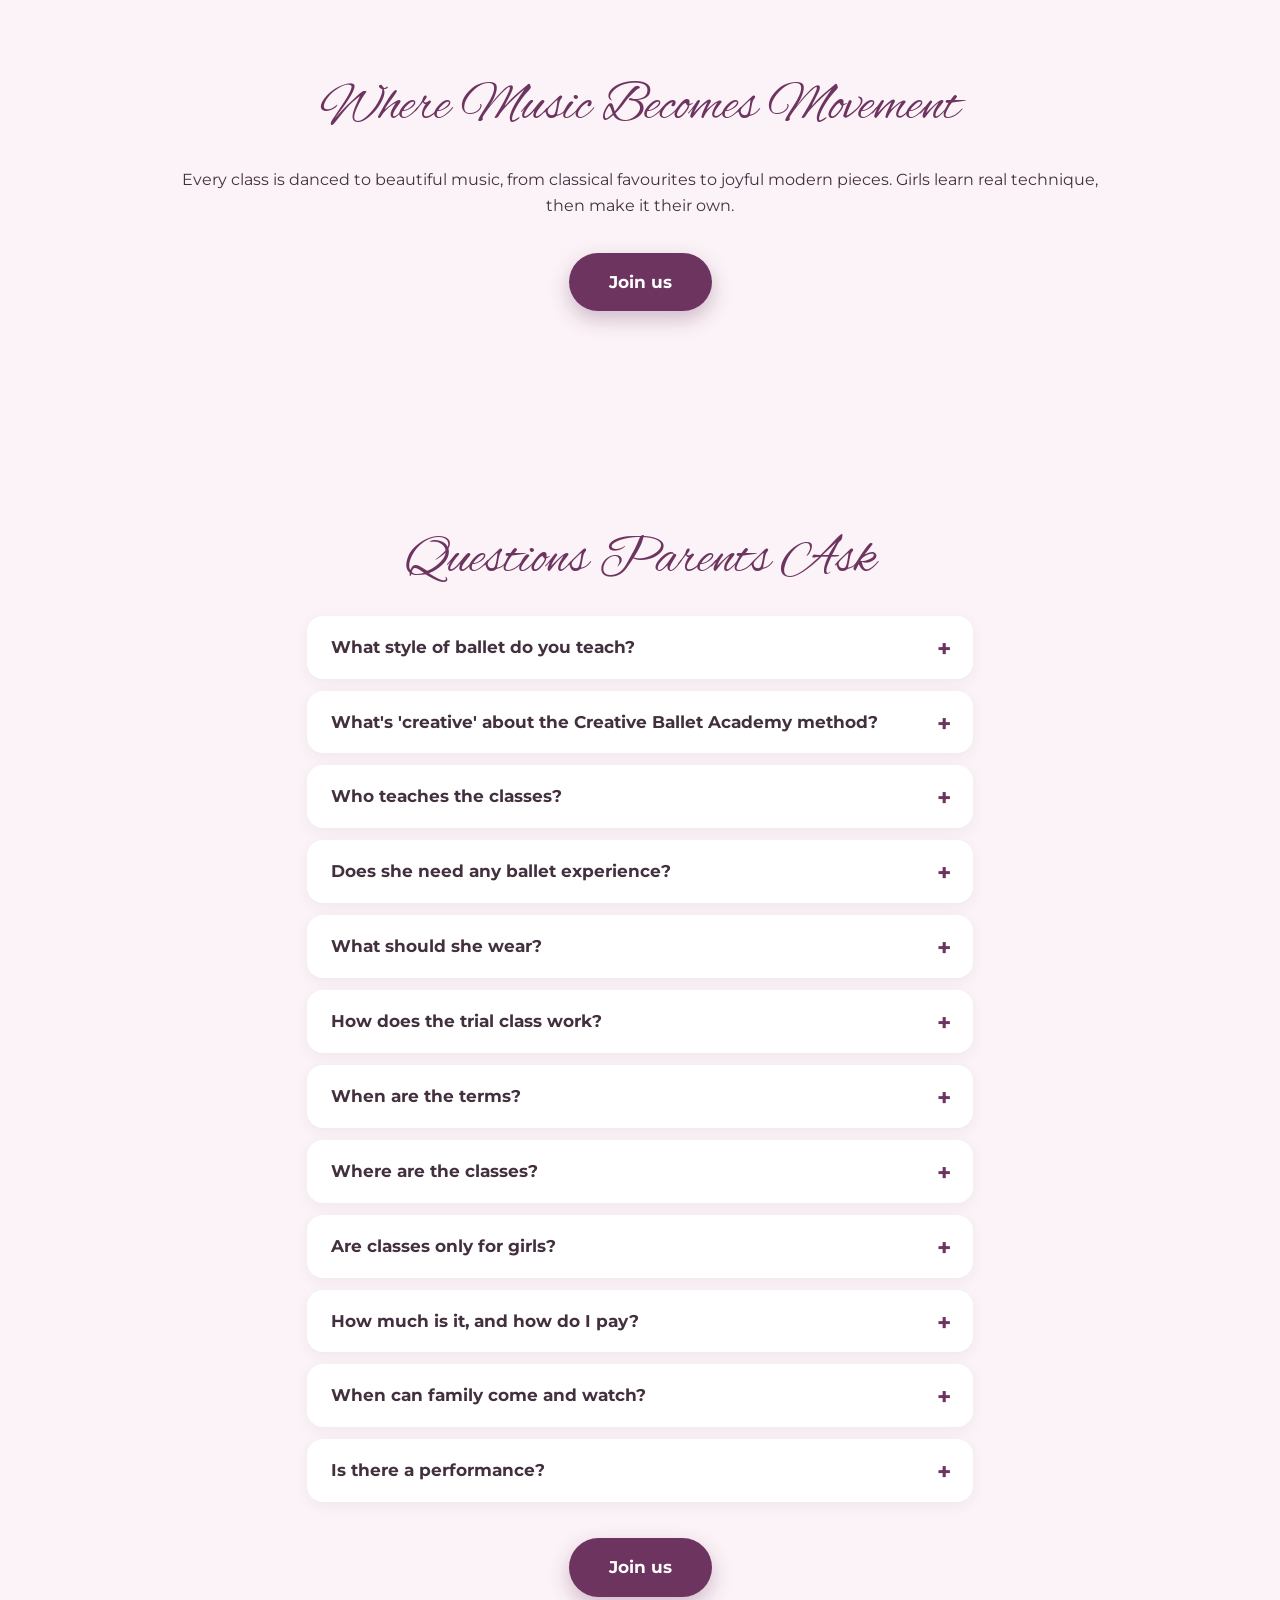
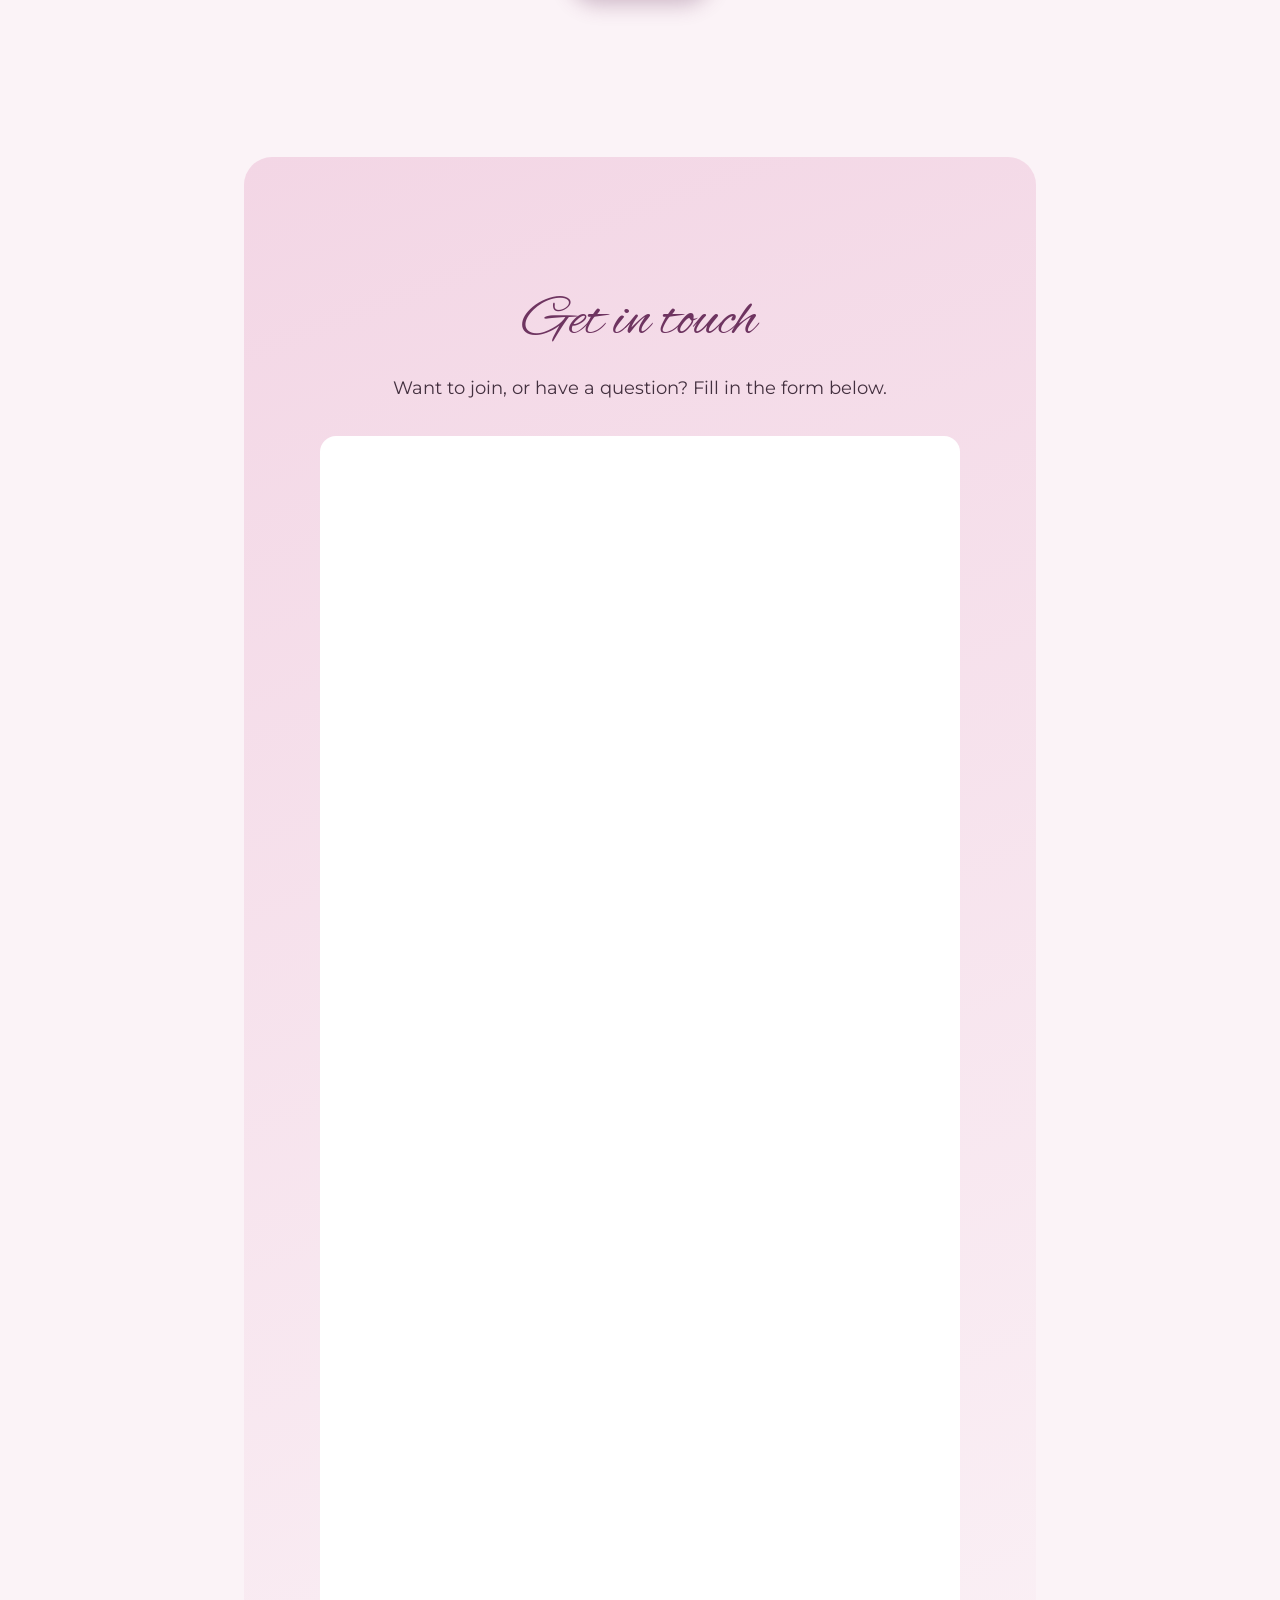
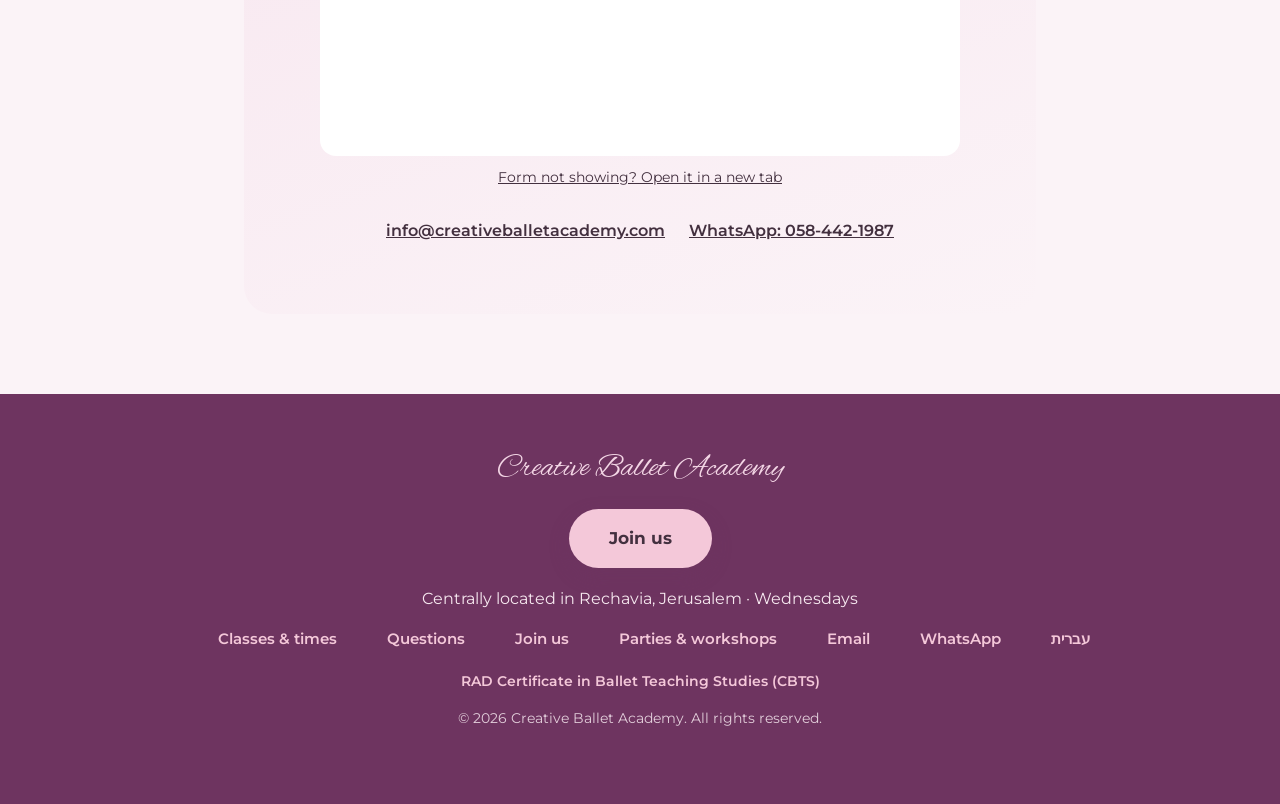
==== commit 47f6e7a8: "Founding Families: 10% off this term (EN + HE) Co-Authored-By: Claude Opus 5.5 <noreply@anthropic.co" ====
--- a/index.html
+++ b/index.html
@@ -44,7 +44,7 @@
   "email": "info@creativeballetacademy.com",
   "image": "https://creativeballetacademy.com/assets/og-image.jpg",
   "logo": "https://creativeballetacademy.com/assets/logo-favicon.png",
-  "priceRange": "₪50–₪85",
+  "priceRange": "₪54–₪85",
   "currenciesAccepted": "ILS",
   "paymentAccepted": "Cash, Bit, Bank transfer",
   "address": {
@@ -739,7 +739,7 @@
         </tbody>
       </table>
       <p>This term has 17 classes (16 December to 14 April). Pay for the whole term up front, or split into 5 monthly payments: for example 17 × ₪70 = ₪1,190, about ₪240 a month.</p>
-      <p><strong>Founding Families:</strong> enrol by Thursday 31 December (21 Teves) for ₪50 / ₪60 a class (₪170 / ₪205 a month), kept for your first year.</p>
+      <p><strong>Founding Families:</strong> 10% off this term when you enrol by Thursday 31 December (21 Teves).</p>
       <p><strong>Sisters:</strong> 10% off from the second sister.</p>
       <p><strong>Class cards</strong> (high school and women): 1 class ₪85 · 5 classes ₪400 · 10 classes ₪750. Non-refundable, not transferable, valid until 30 June (25 Sivan).</p>
       <p><strong>Trial class</strong>, Wednesday 2 December (22 Kislev): ₪40, taken off the first payment if she joins.</p>
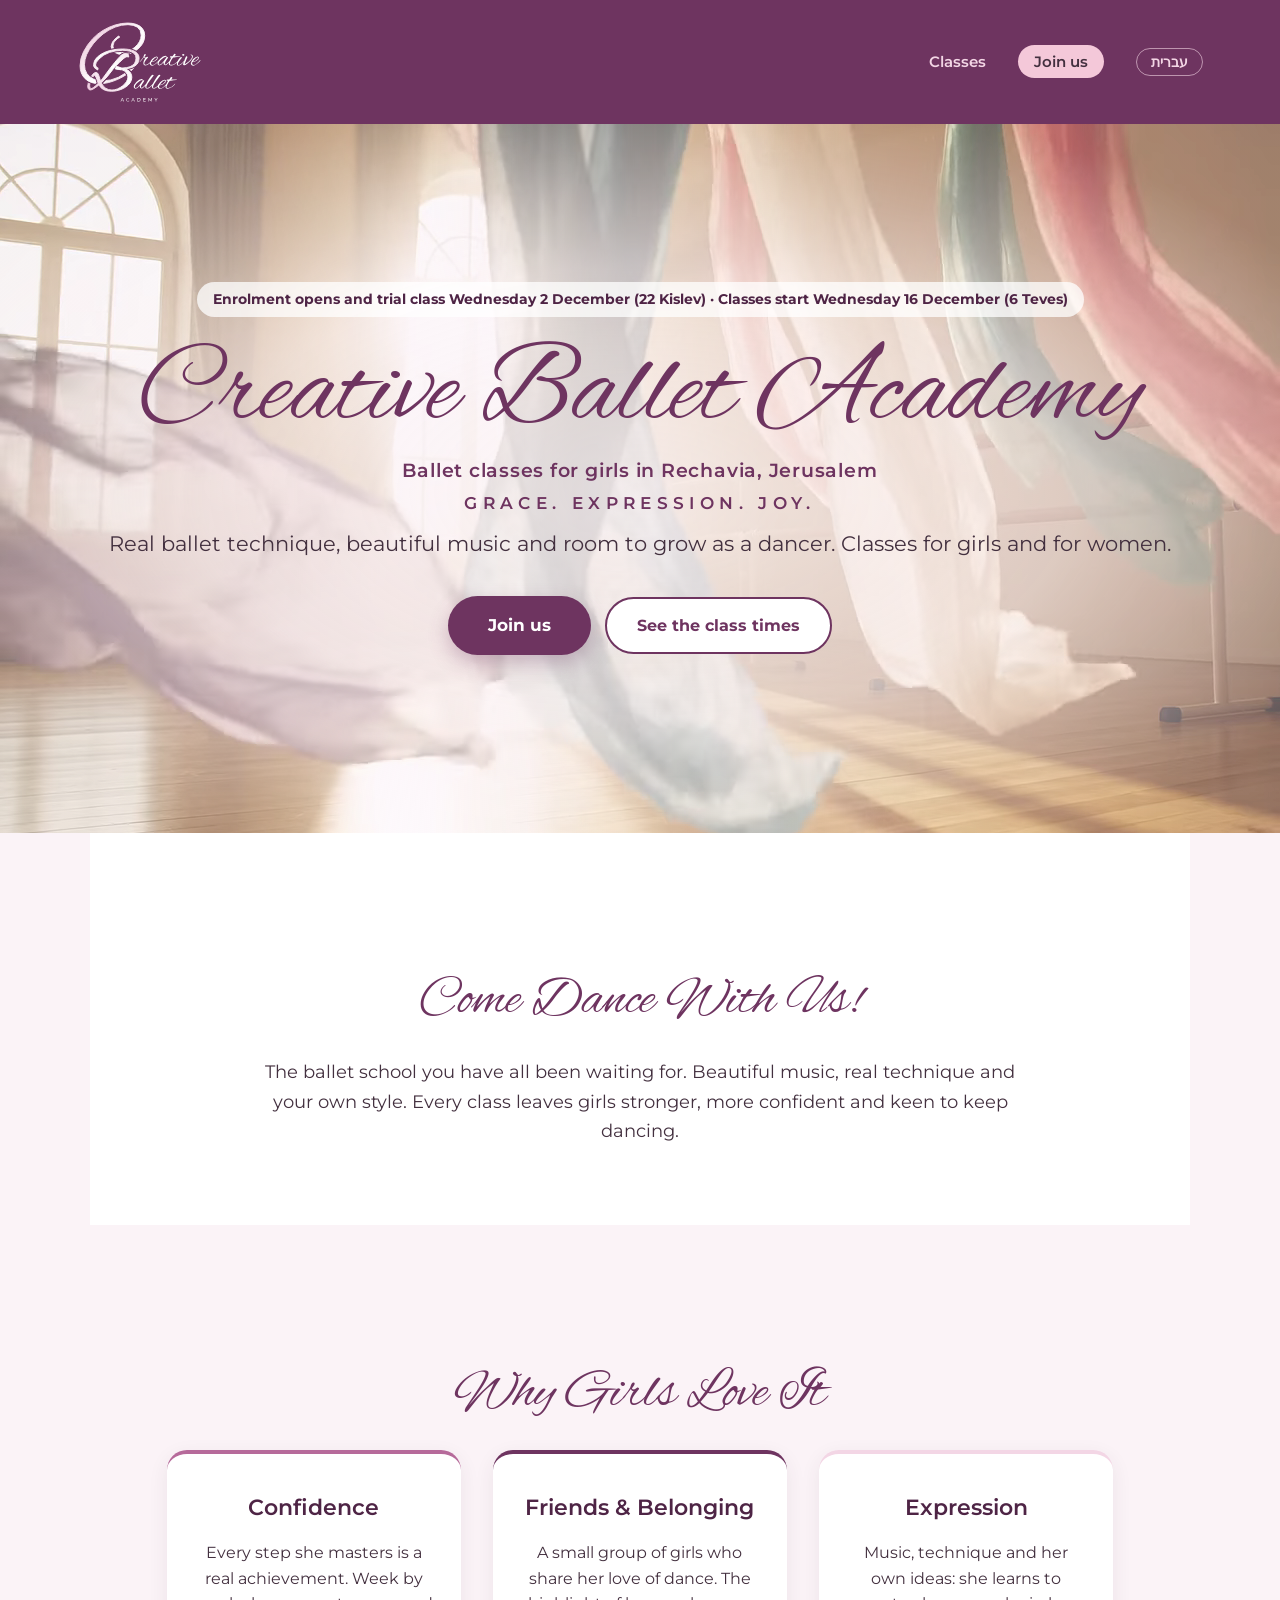
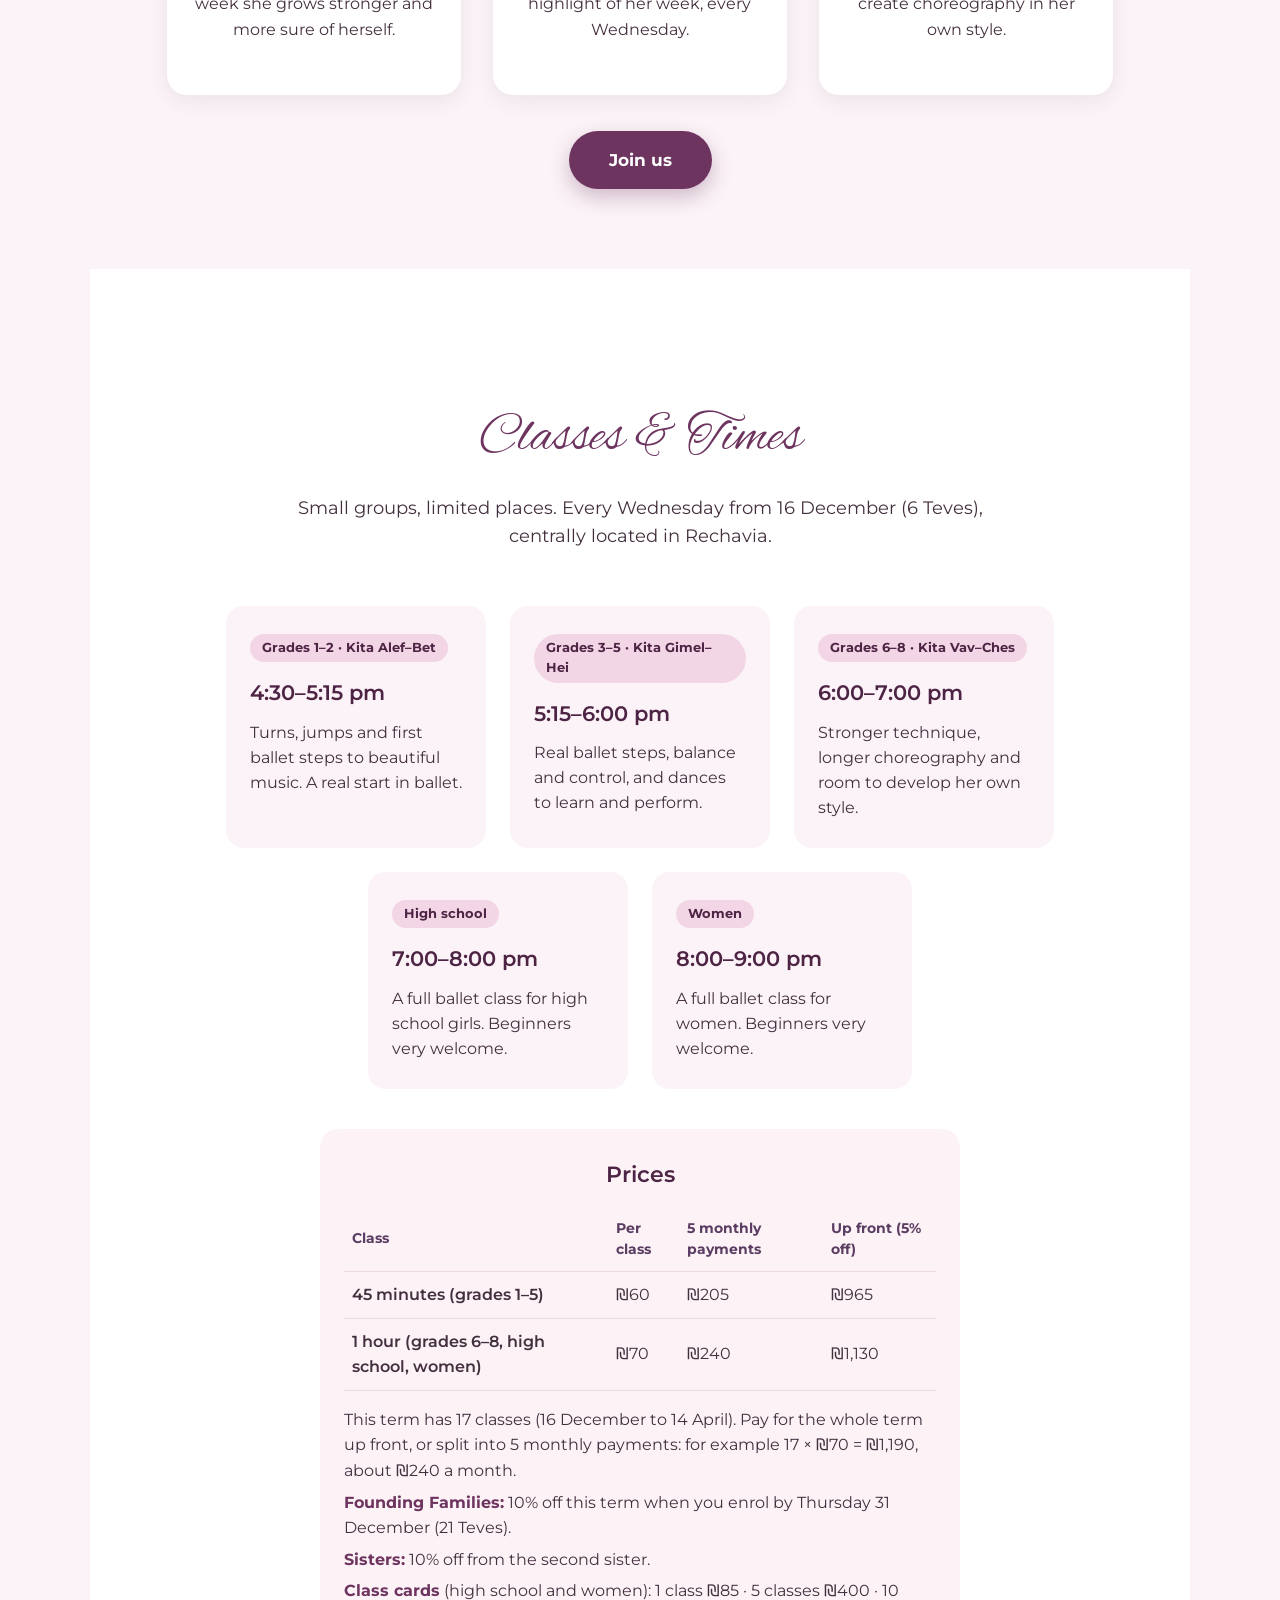
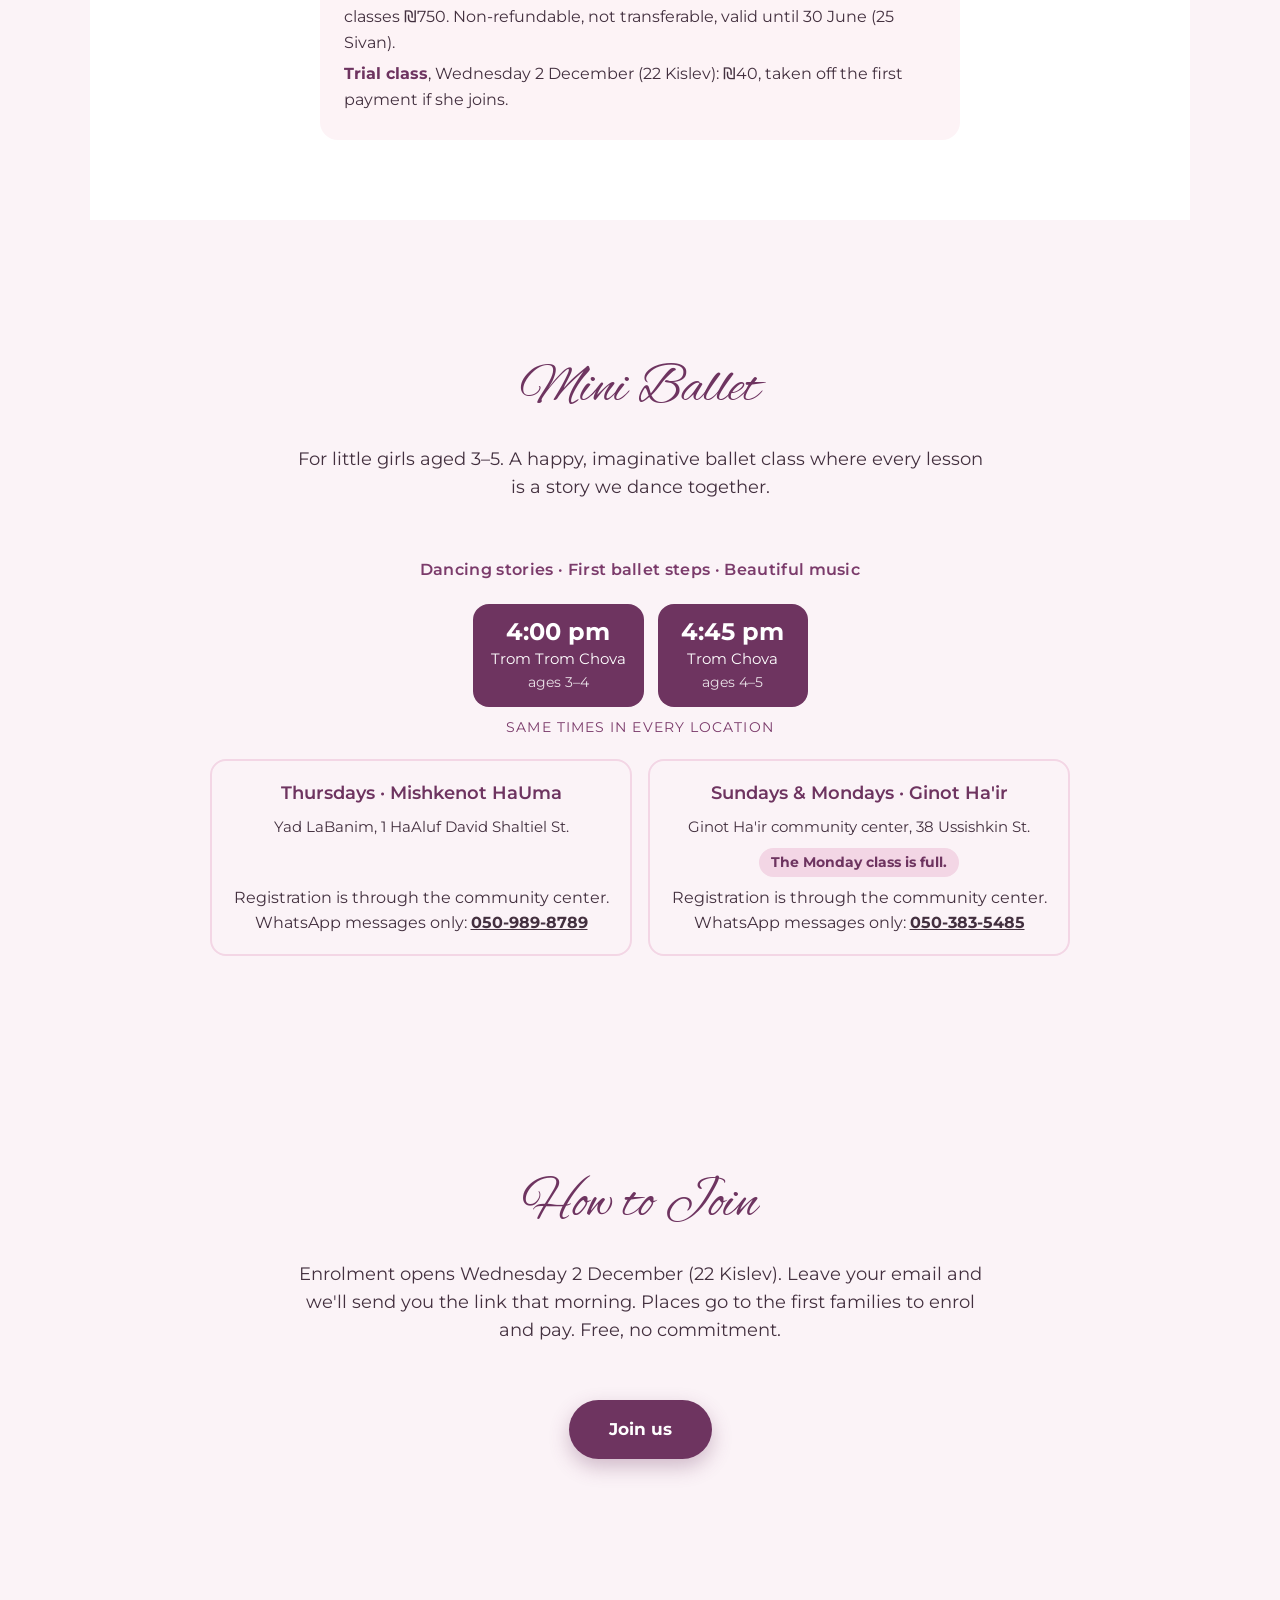
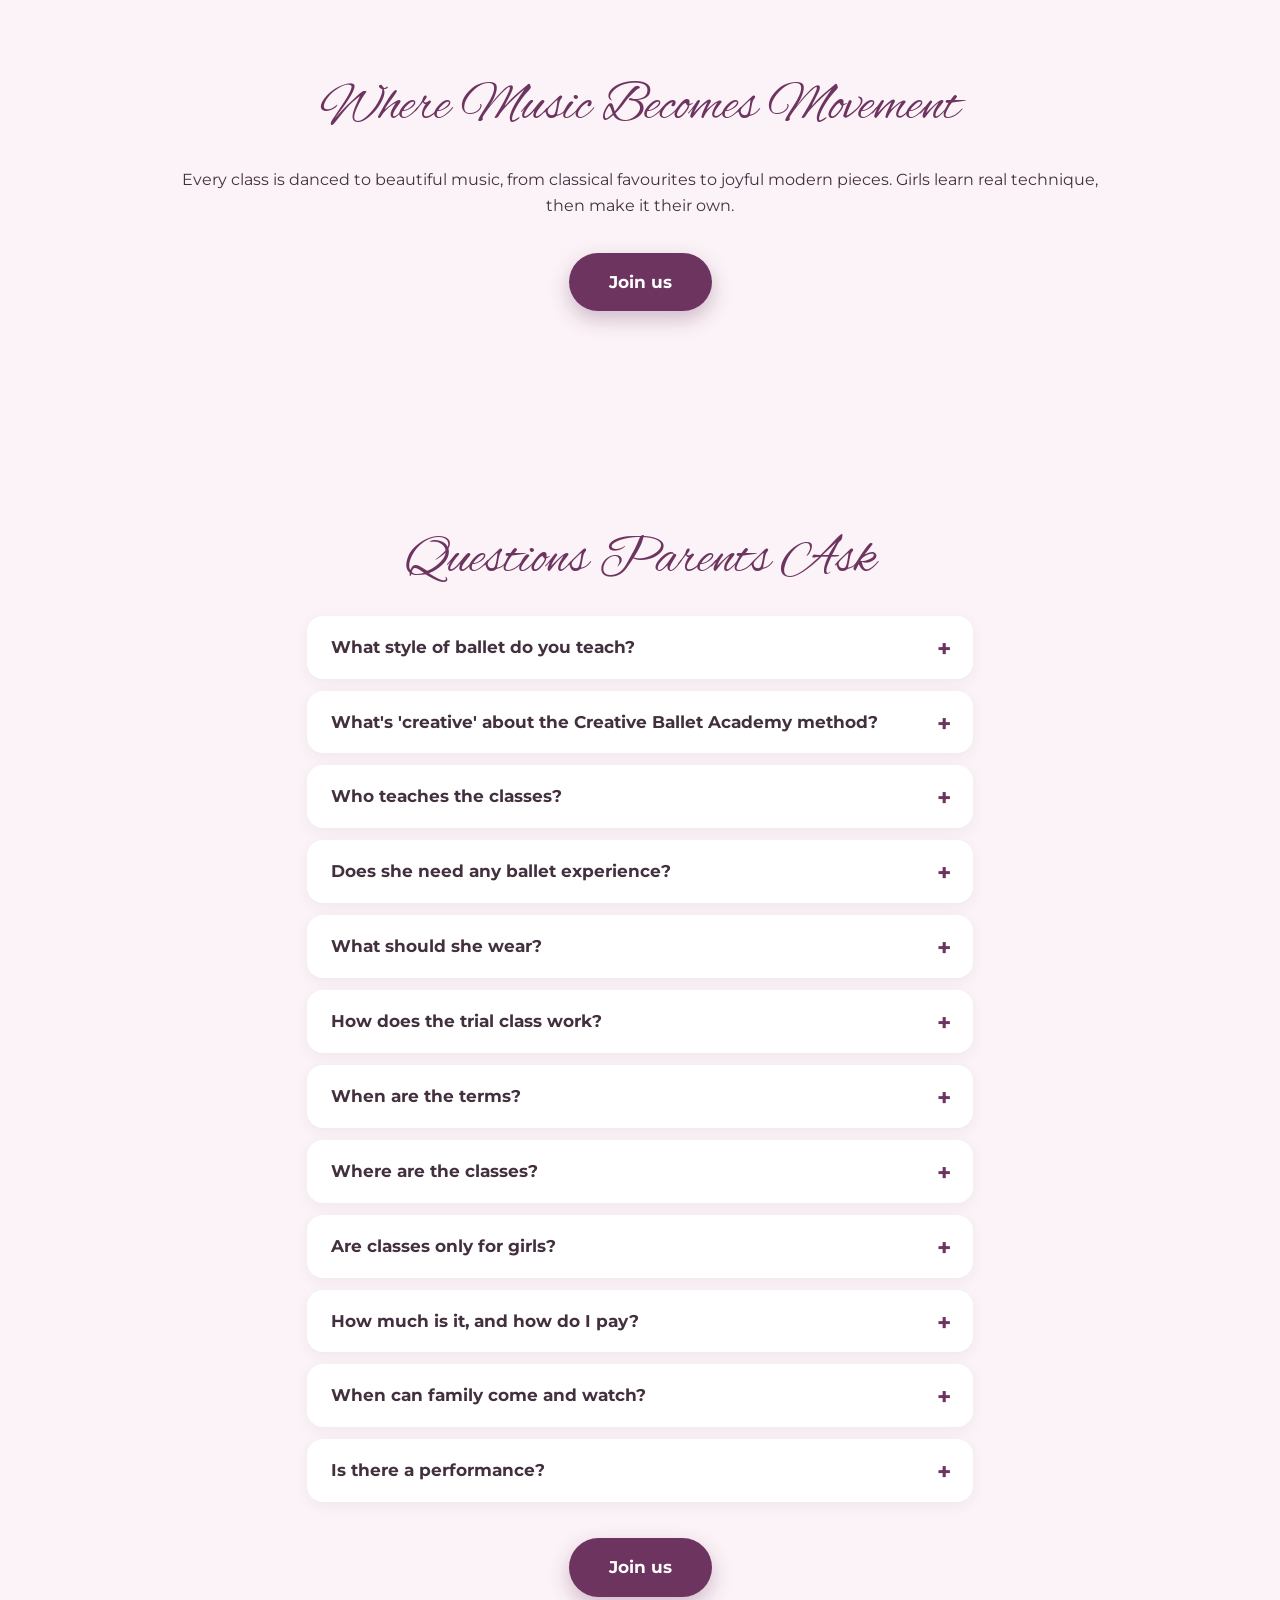
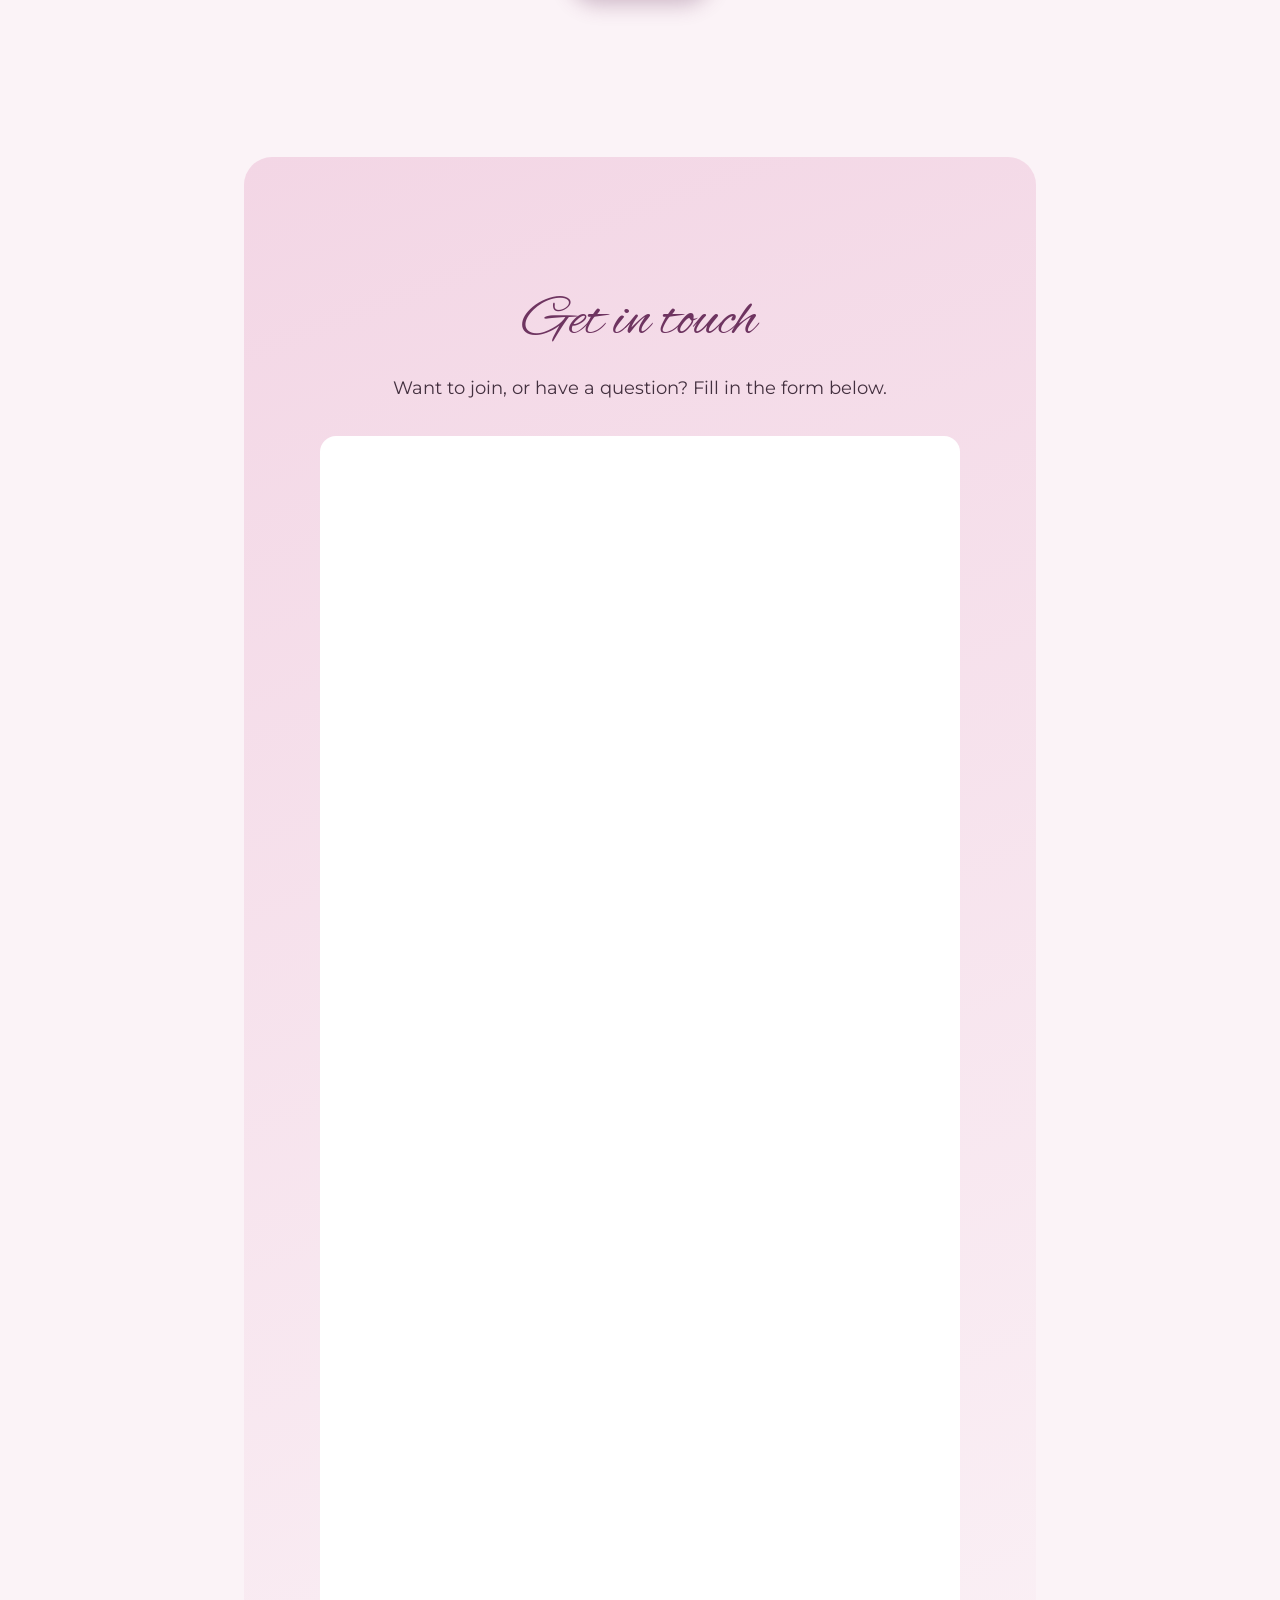
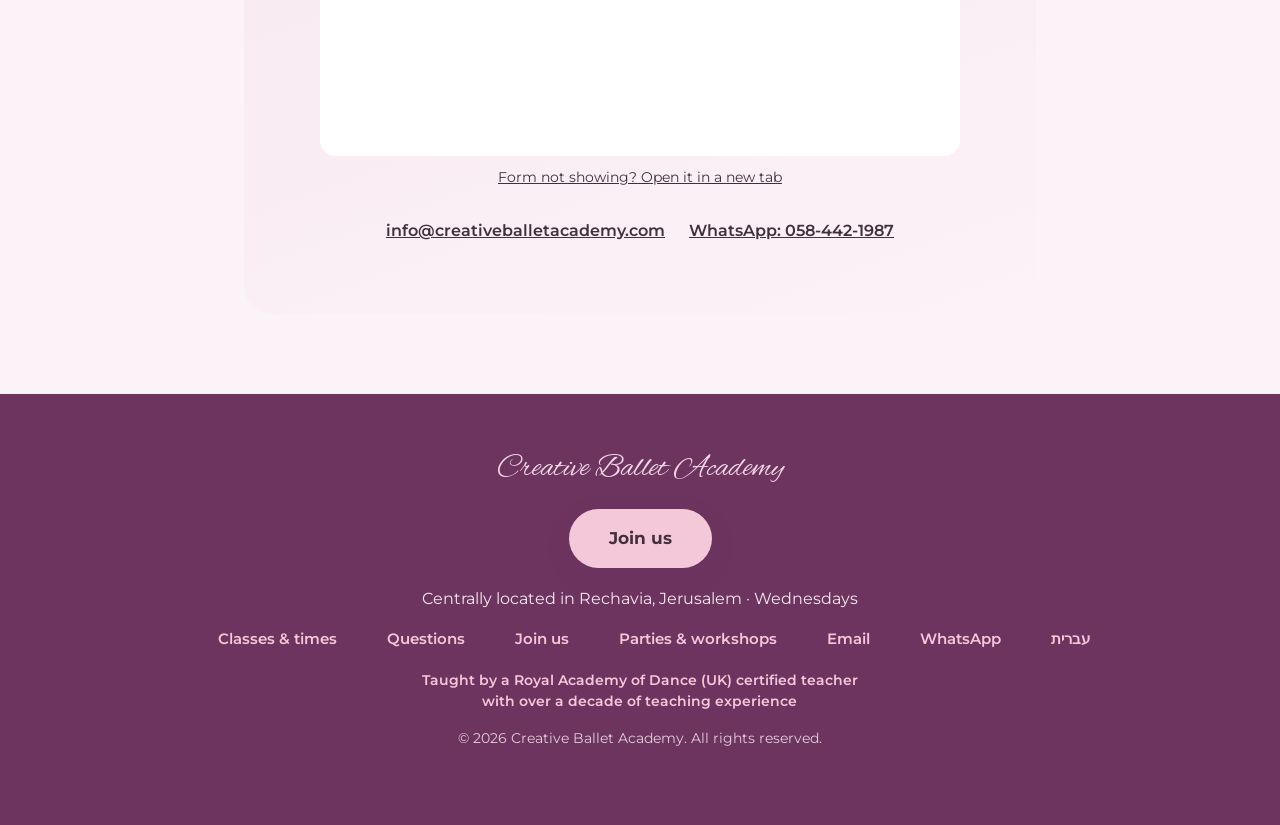
==== commit 8dbd8c59: "Footer: Royal Academy of Dance certification line, no name (EN + HE) Co-Authored-By: Claude Opus 5.5" ====
--- a/index.html
+++ b/index.html
@@ -879,7 +879,7 @@
     <a href="/he/" lang="he" hreflang="he">עברית</a>
   </nav>
   <div class="rad-badge">
-    <span>RAD Certificate in Ballet Teaching Studies (CBTS)</span>
+    <span>Taught by a Royal Academy of Dance (UK) certified teacher with over a decade of teaching experience</span>
   </div>
   <p class="footer-meta">&copy; 2026 Creative Ballet Academy. All rights reserved.</p>
 </footer>
--- a/assets/site.css
+++ b/assets/site.css
@@ -192,8 +192,9 @@
 .other-ages[open] summary { background: #fdf3f6; }
 .other-ages p { margin: 14px 0 0; }
 
-/* RAD teacher badge in the footer */
+/* RAD teacher line in the footer */
 .rad-badge { display: flex; flex-direction: column; align-items: center; gap: 6px; margin: 0 0 12px; font-size: 0.9rem; font-weight: 600; color: #f4c8d9; text-align: center; }
+.rad-badge > span { max-width: 32em; line-height: 1.5; }
 
 /* Balanced tile grids: never leave a lone tile on its own row */
 .program-list, .steps { grid-template-columns: 1fr !important; }
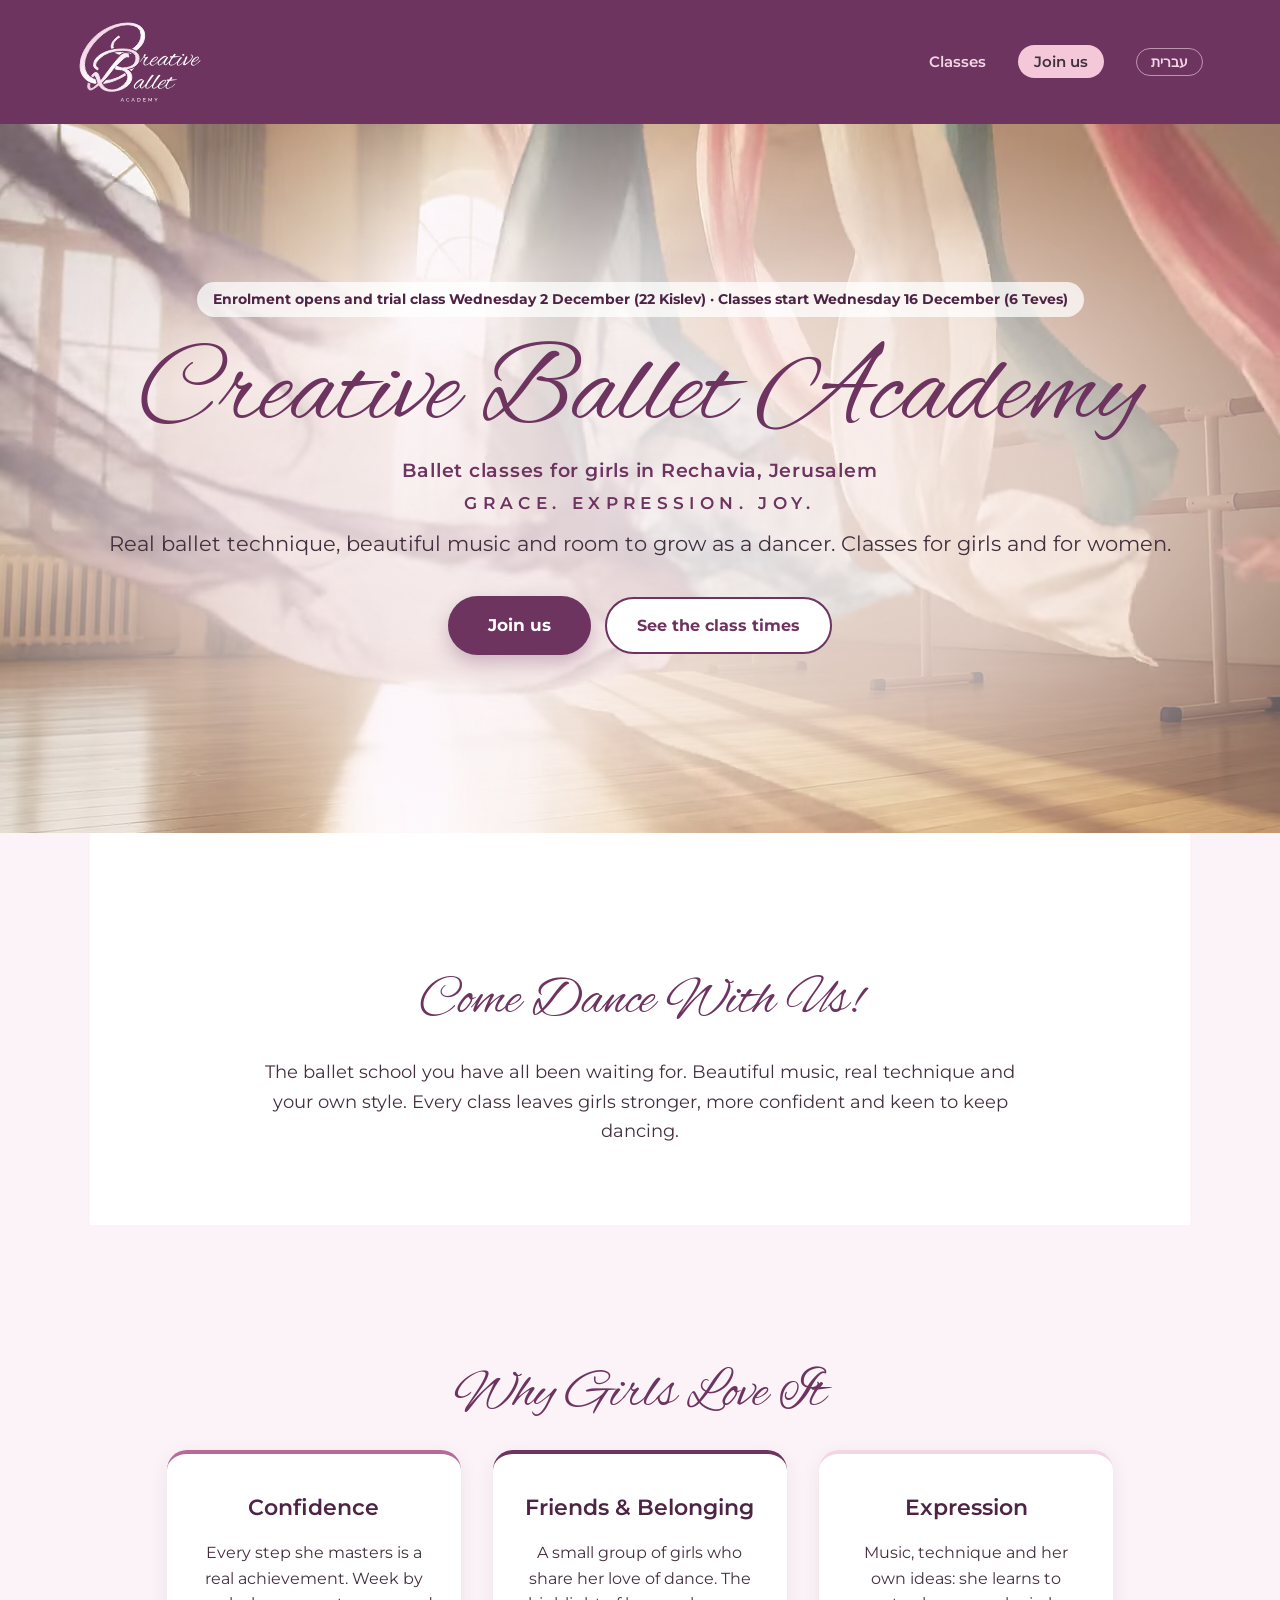
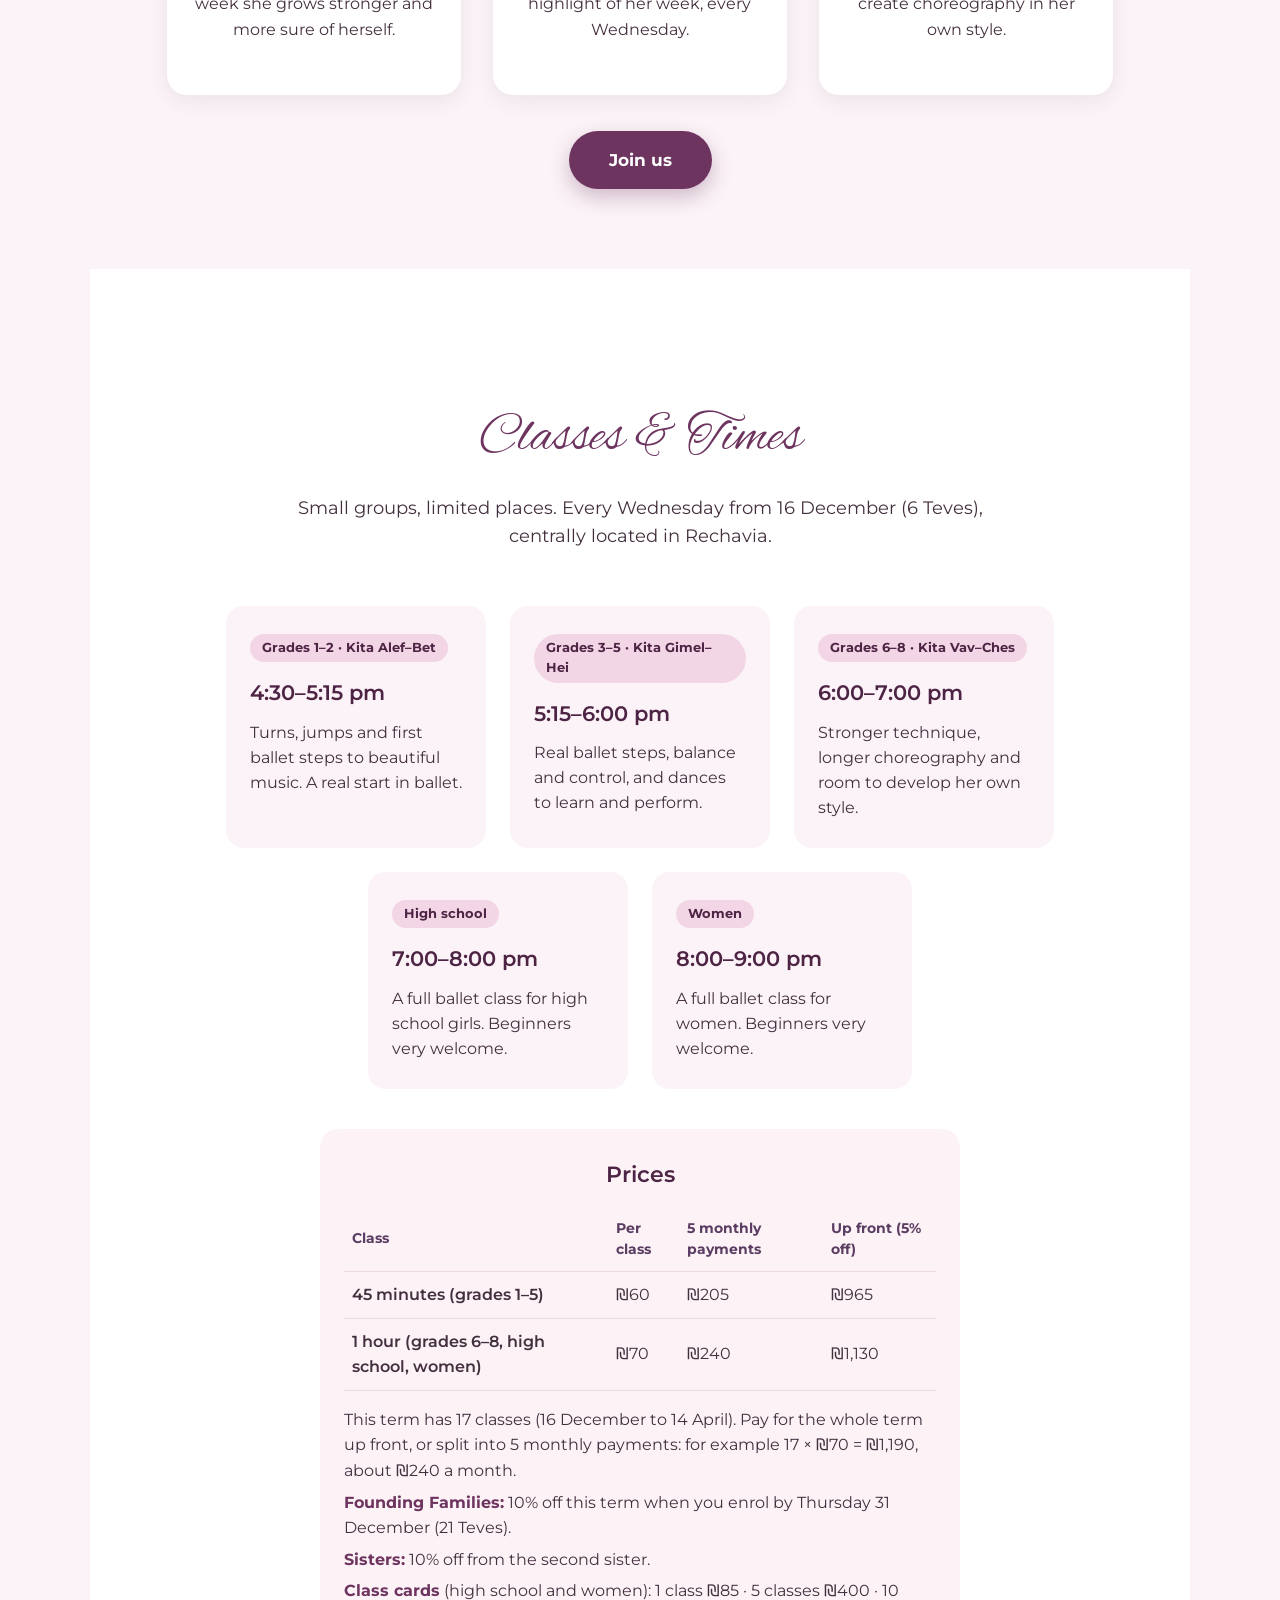
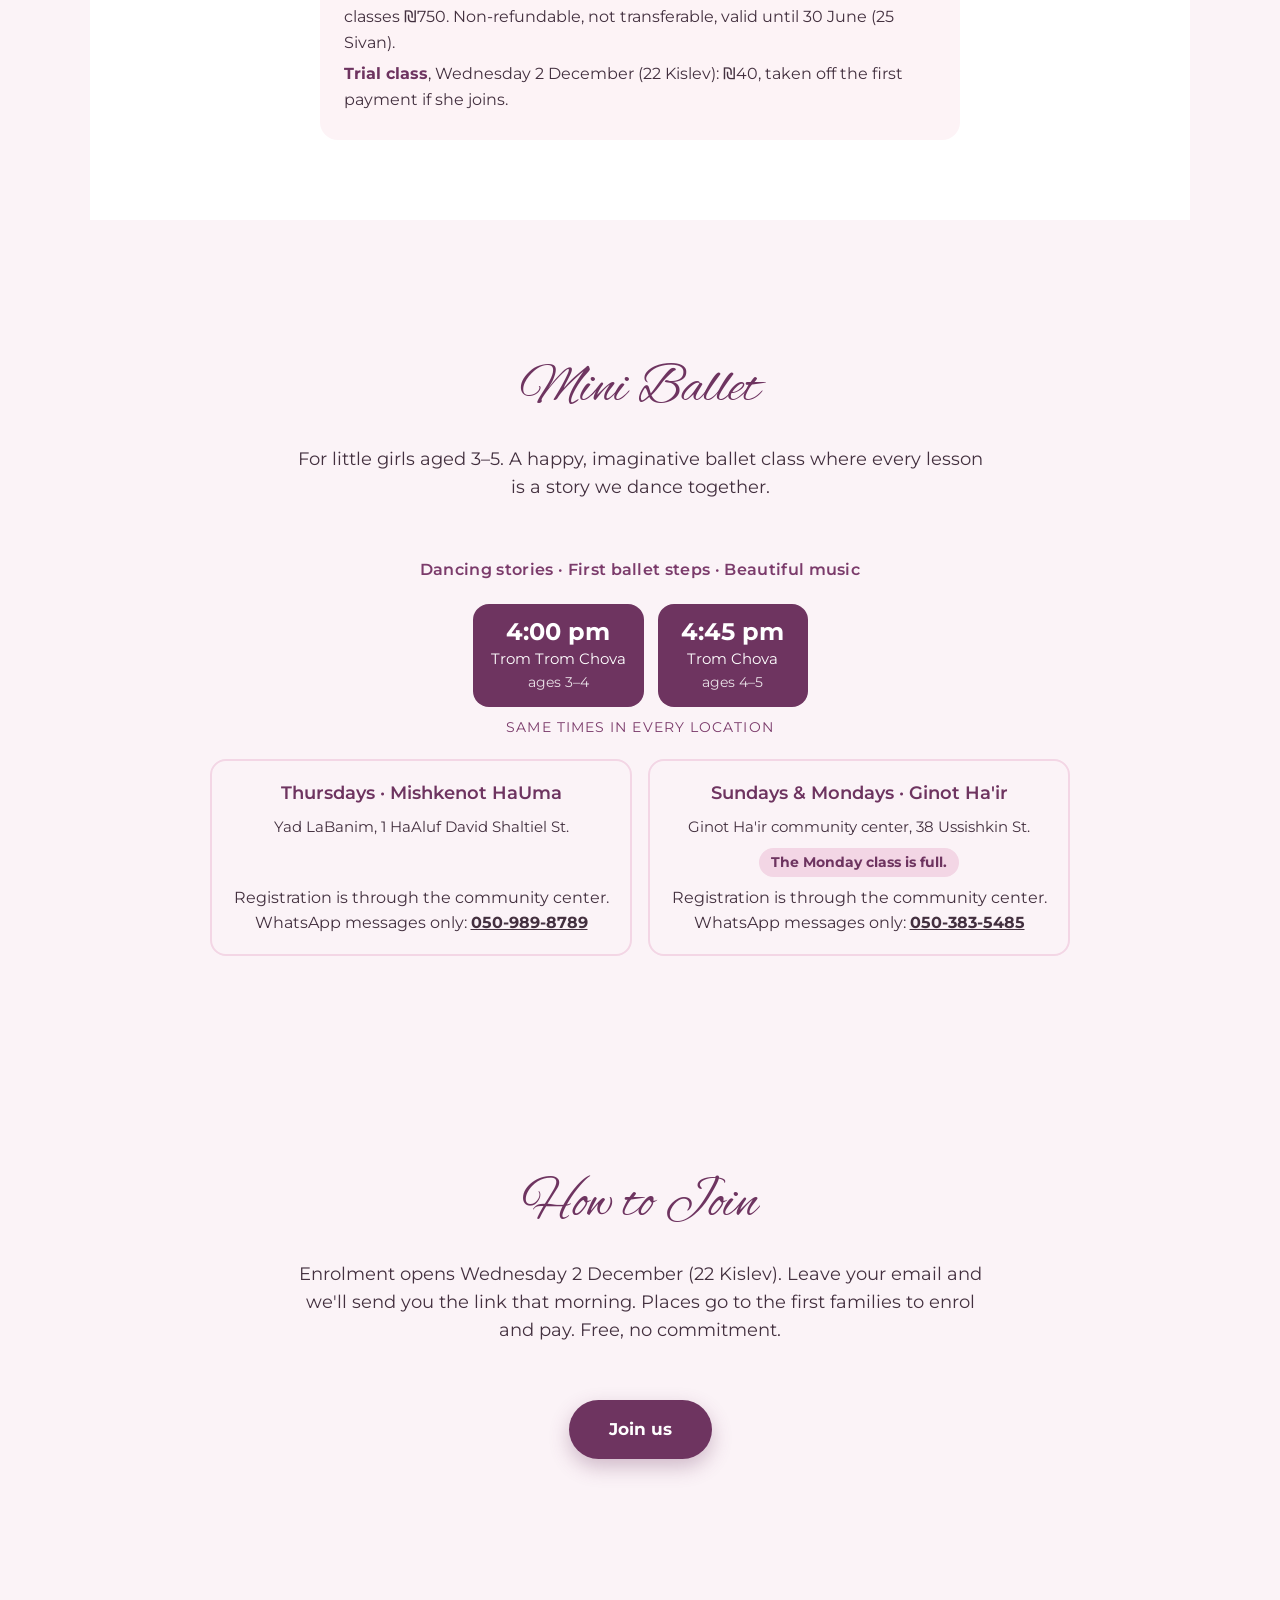
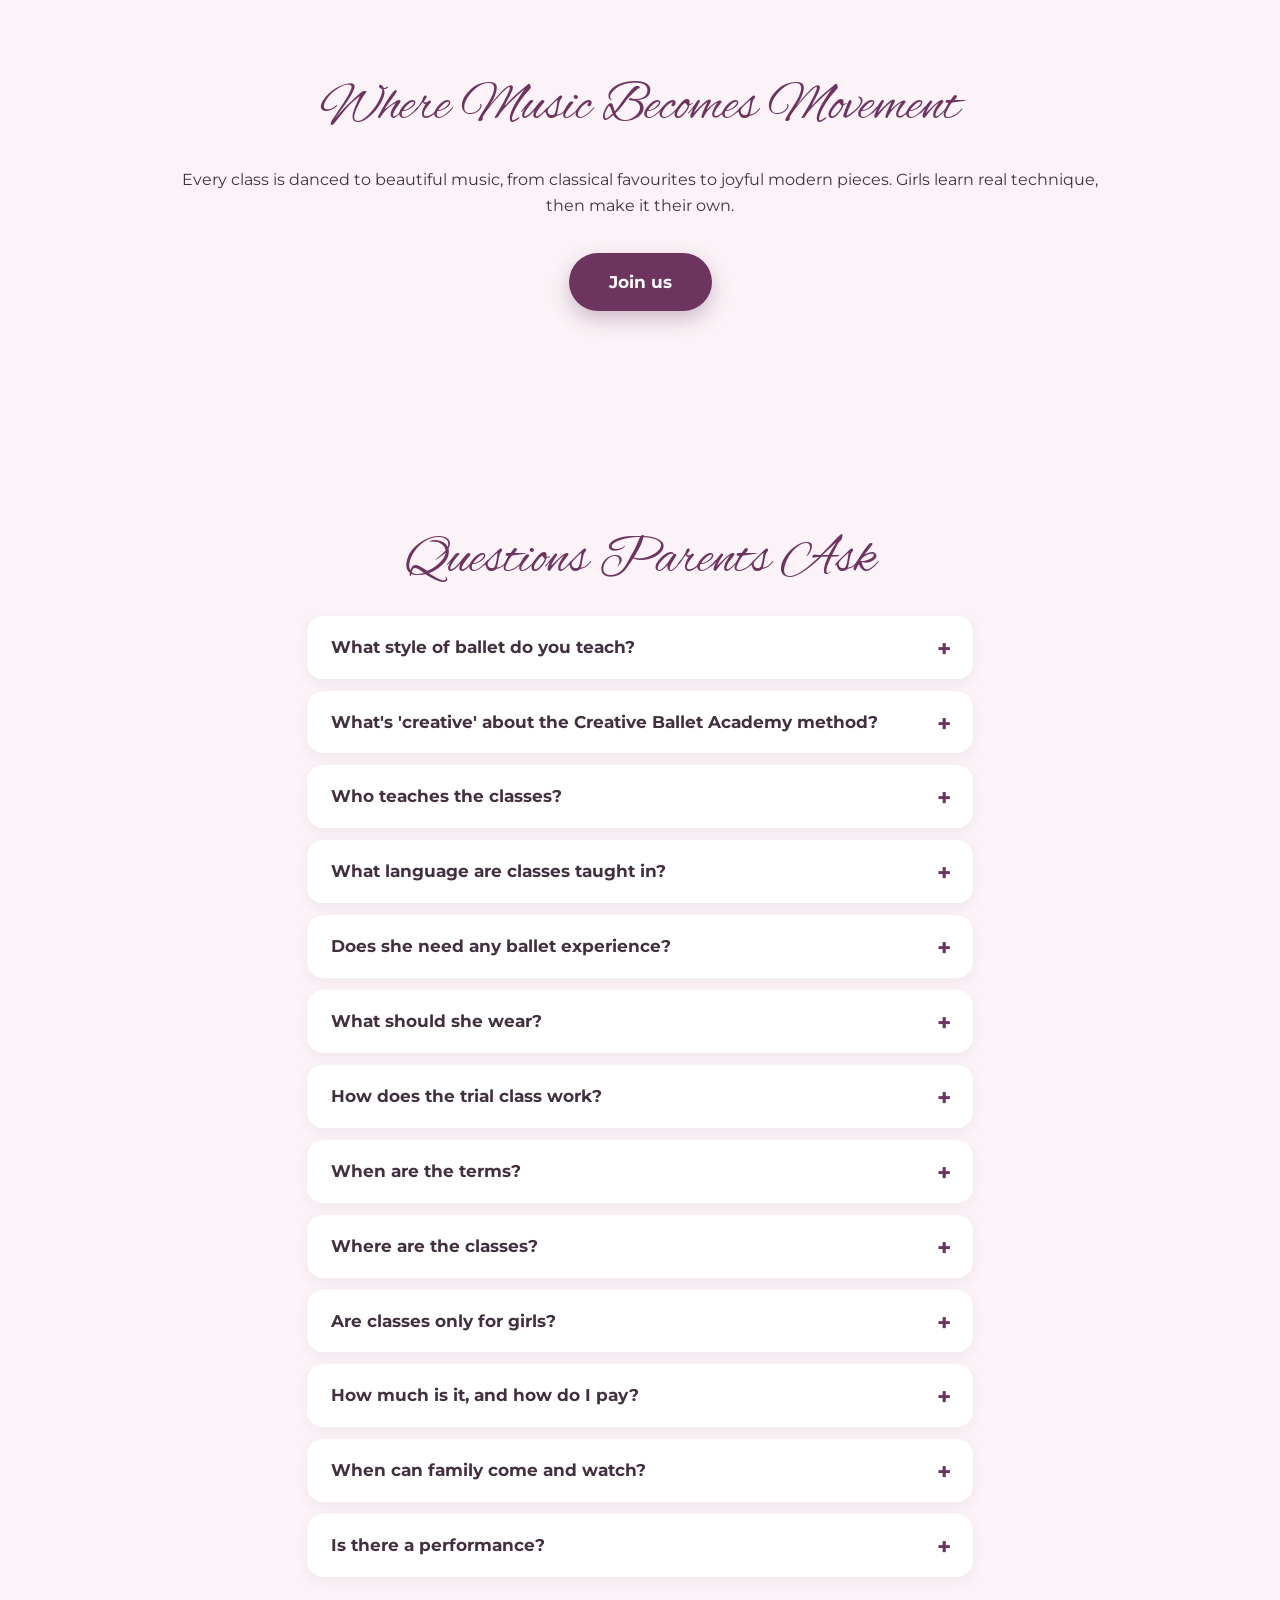
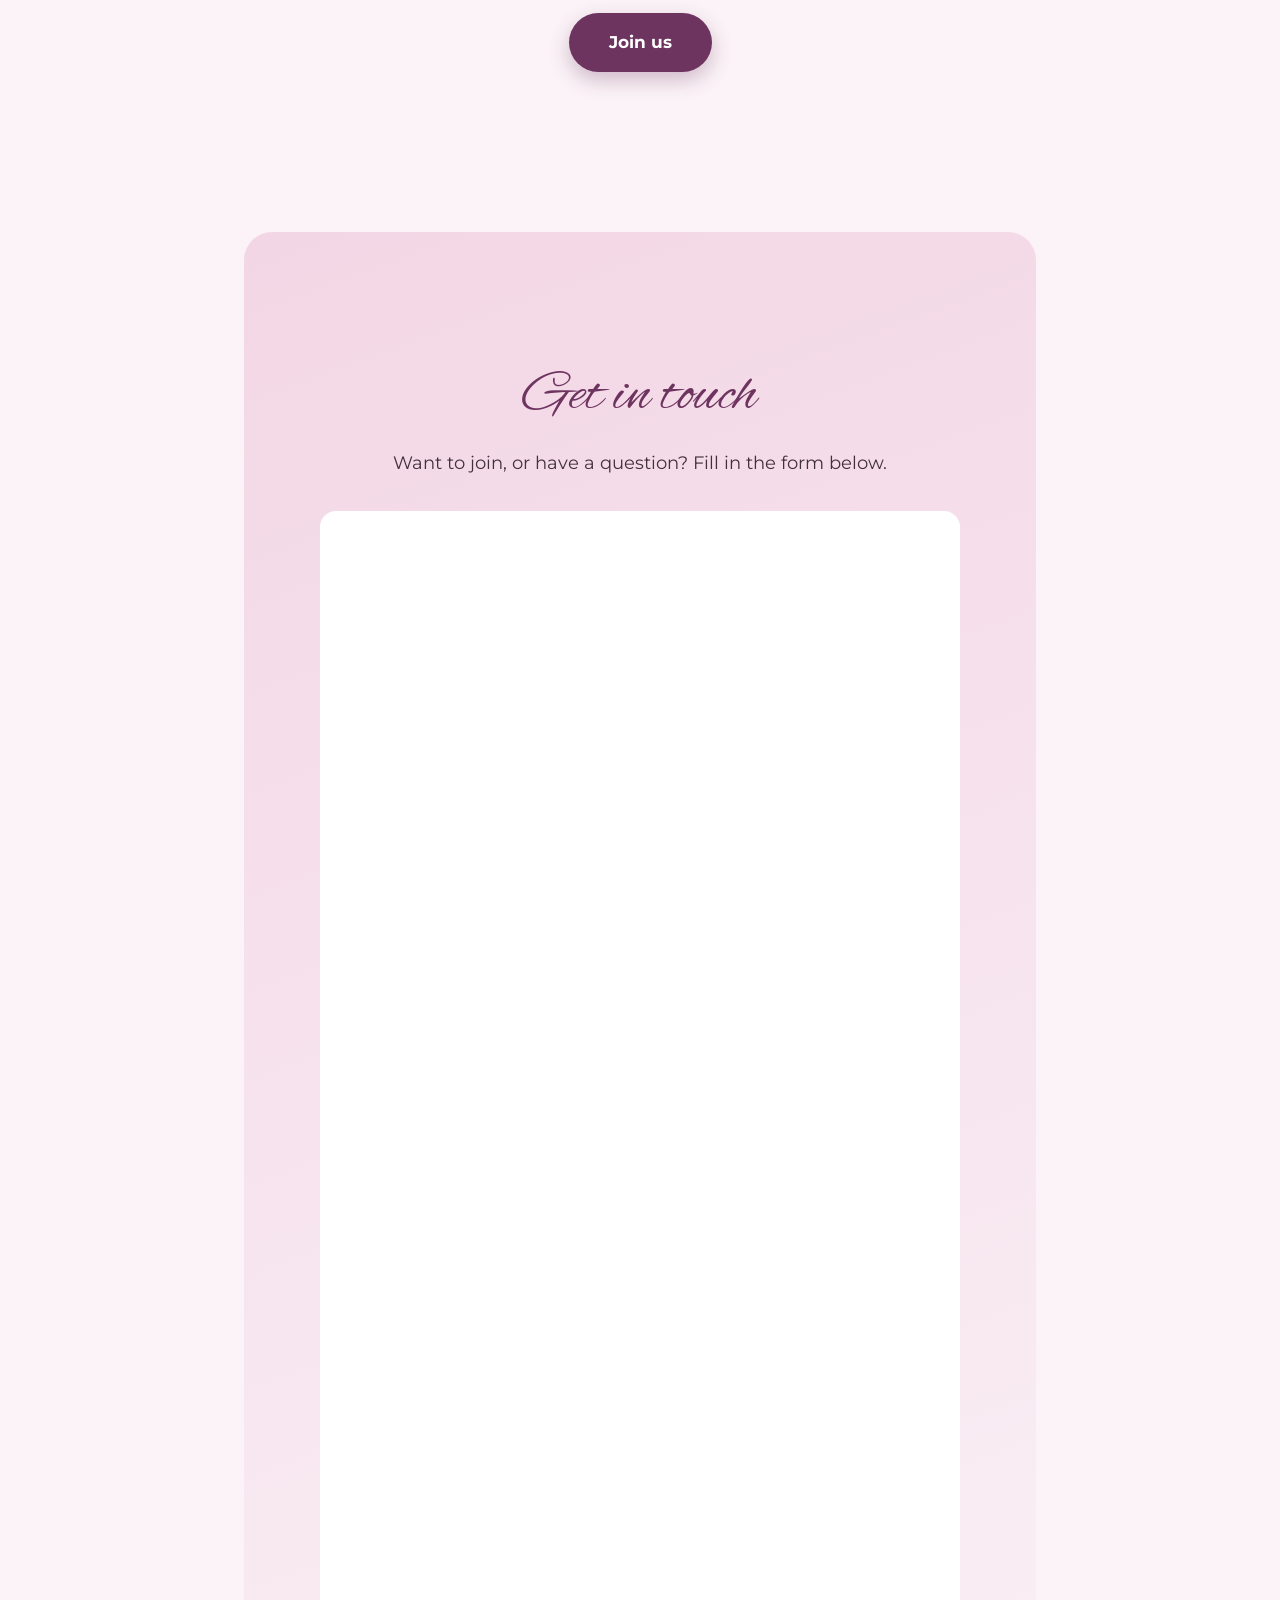
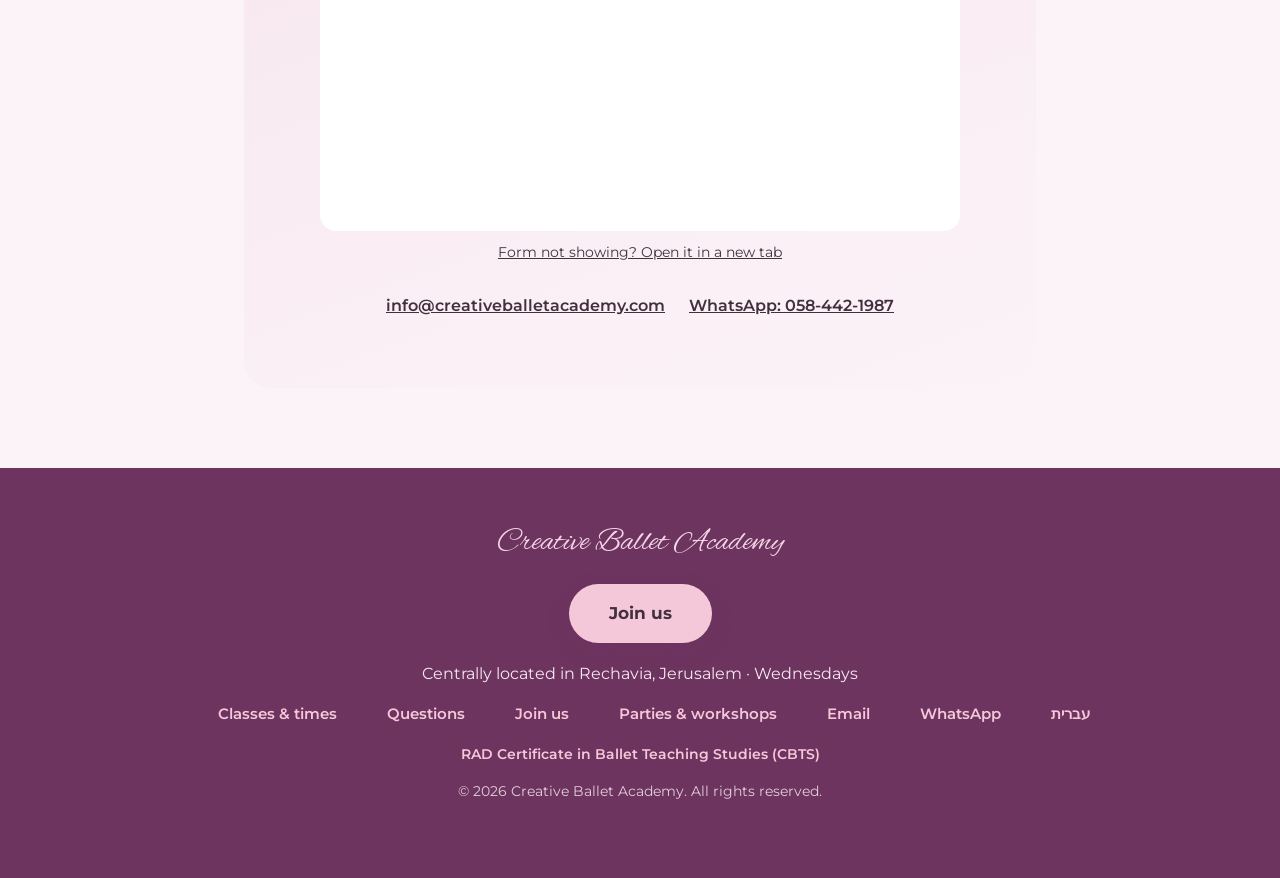
==== commit 4c1b3063: "Add FAQ: What language are classes taught in? (EN + HE, incl. structured data) Co-Authored-By: Claud" ====
--- a/index.html
+++ b/index.html
@@ -202,6 +202,14 @@
   },
   {
    "@type": "Question",
+   "name": "What language are classes taught in?",
+   "acceptedAnswer": {
+    "@type": "Answer",
+    "text": "Usually Hebrew, unless everyone in the group understands English."
+   }
+  },
+  {
+   "@type": "Question",
    "name": "Does she need any ballet experience?",
    "acceptedAnswer": {
     "@type": "Answer",
@@ -797,6 +805,10 @@
       <p>Classes are taught by an RAD-certified ballet teacher with over 10 years' experience.</p>
     </details>
     <details class="faq-item">
+      <summary>What language are classes taught in?</summary>
+      <p>Usually Hebrew, unless everyone in the group understands English.</p>
+    </details>
+    <details class="faq-item">
       <summary>Does she need any ballet experience?</summary>
       <p>No. Every class welcomes beginners, and we teach each girl from where she is.</p>
     </details>
@@ -879,7 +891,7 @@
     <a href="/he/" lang="he" hreflang="he">עברית</a>
   </nav>
   <div class="rad-badge">
-    <span>Taught by a Royal Academy of Dance (UK) certified teacher with over a decade of teaching experience</span>
+    <span>RAD Certificate in Ballet Teaching Studies (CBTS)</span>
   </div>
   <p class="footer-meta">&copy; 2026 Creative Ballet Academy. All rights reserved.</p>
 </footer>
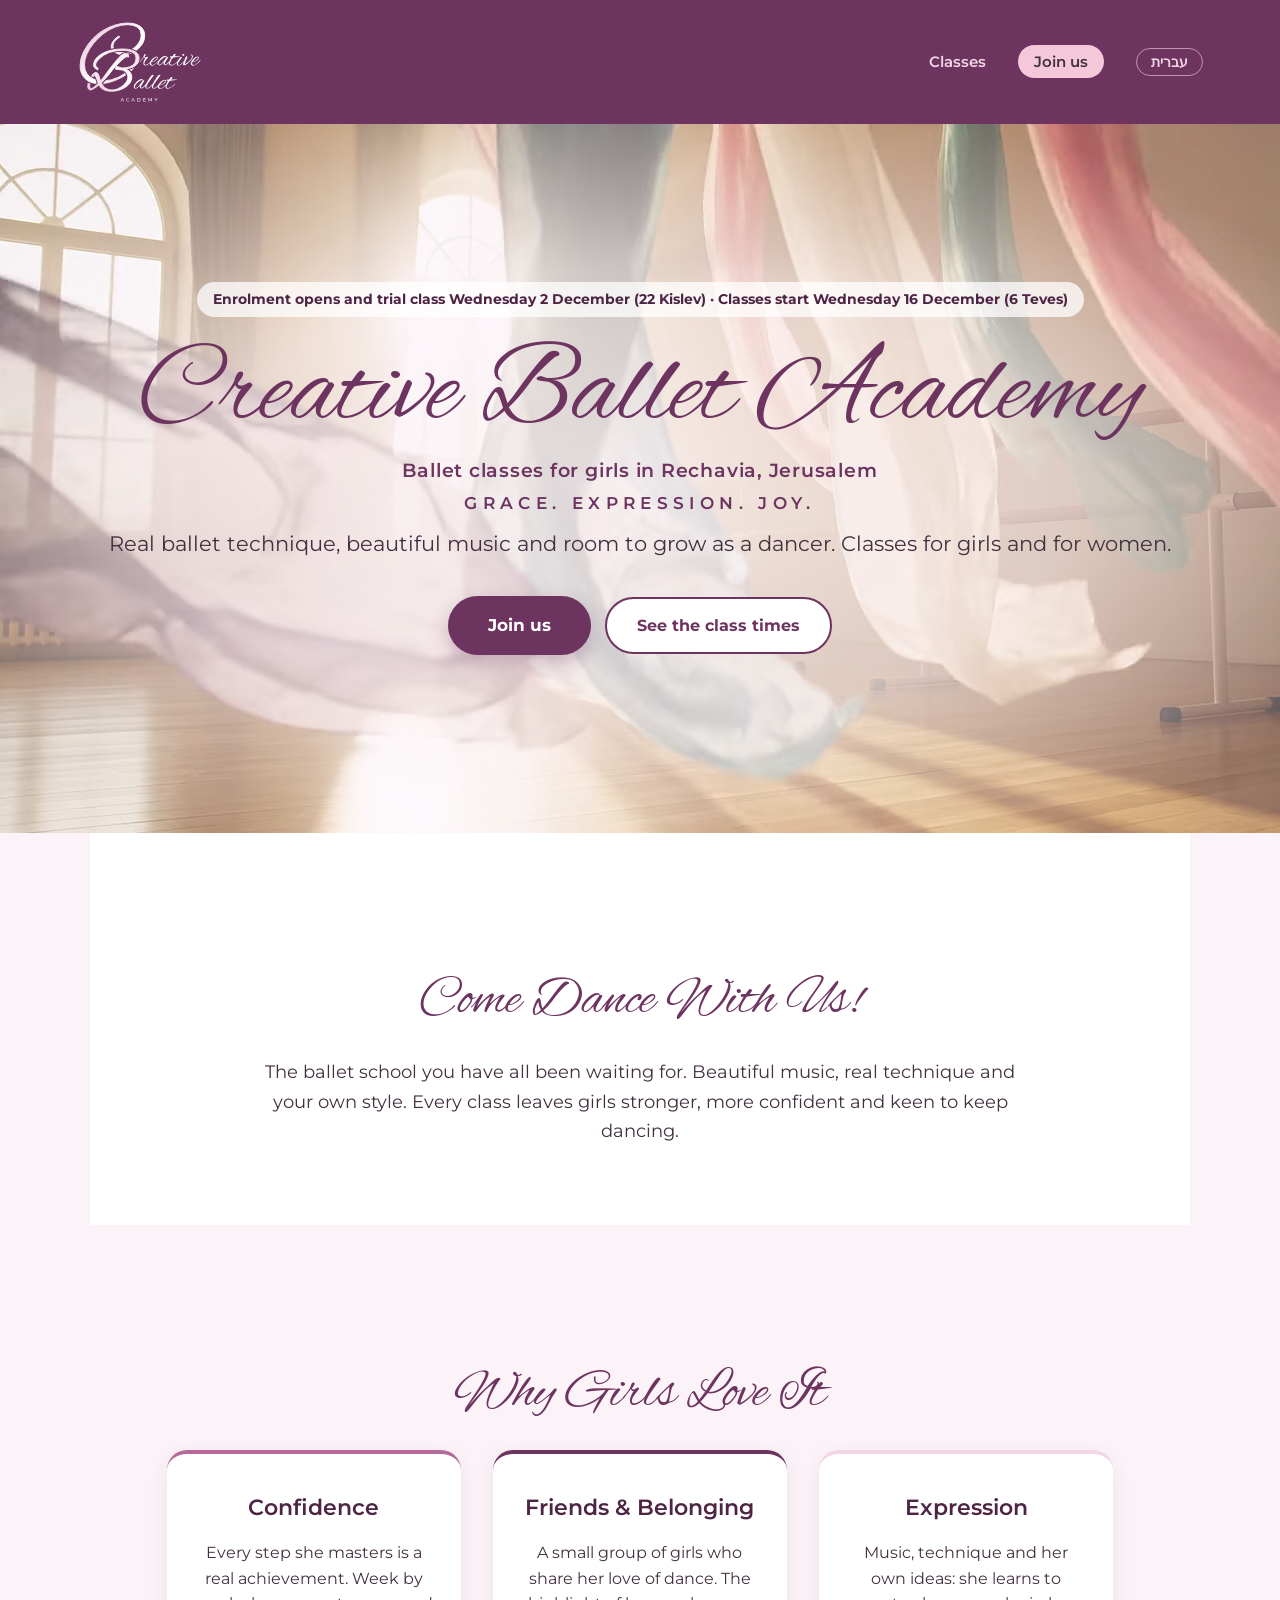
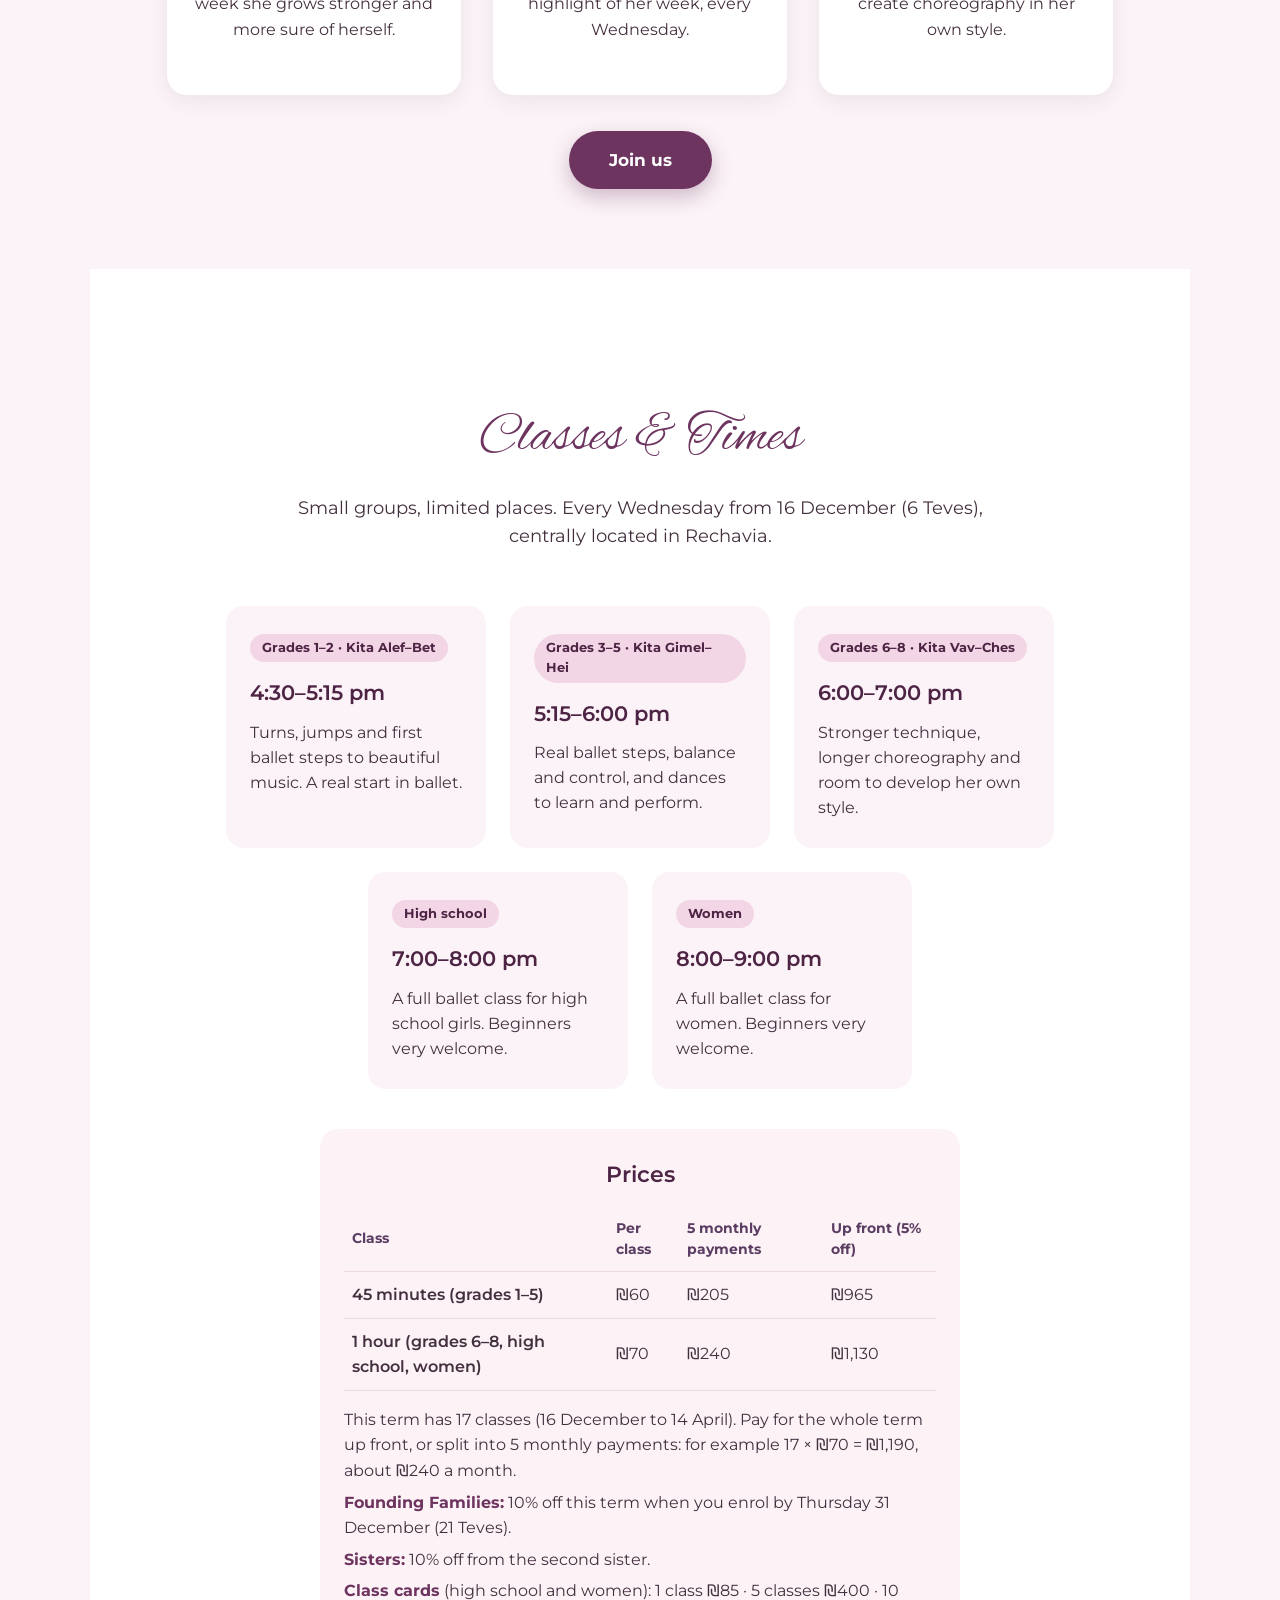
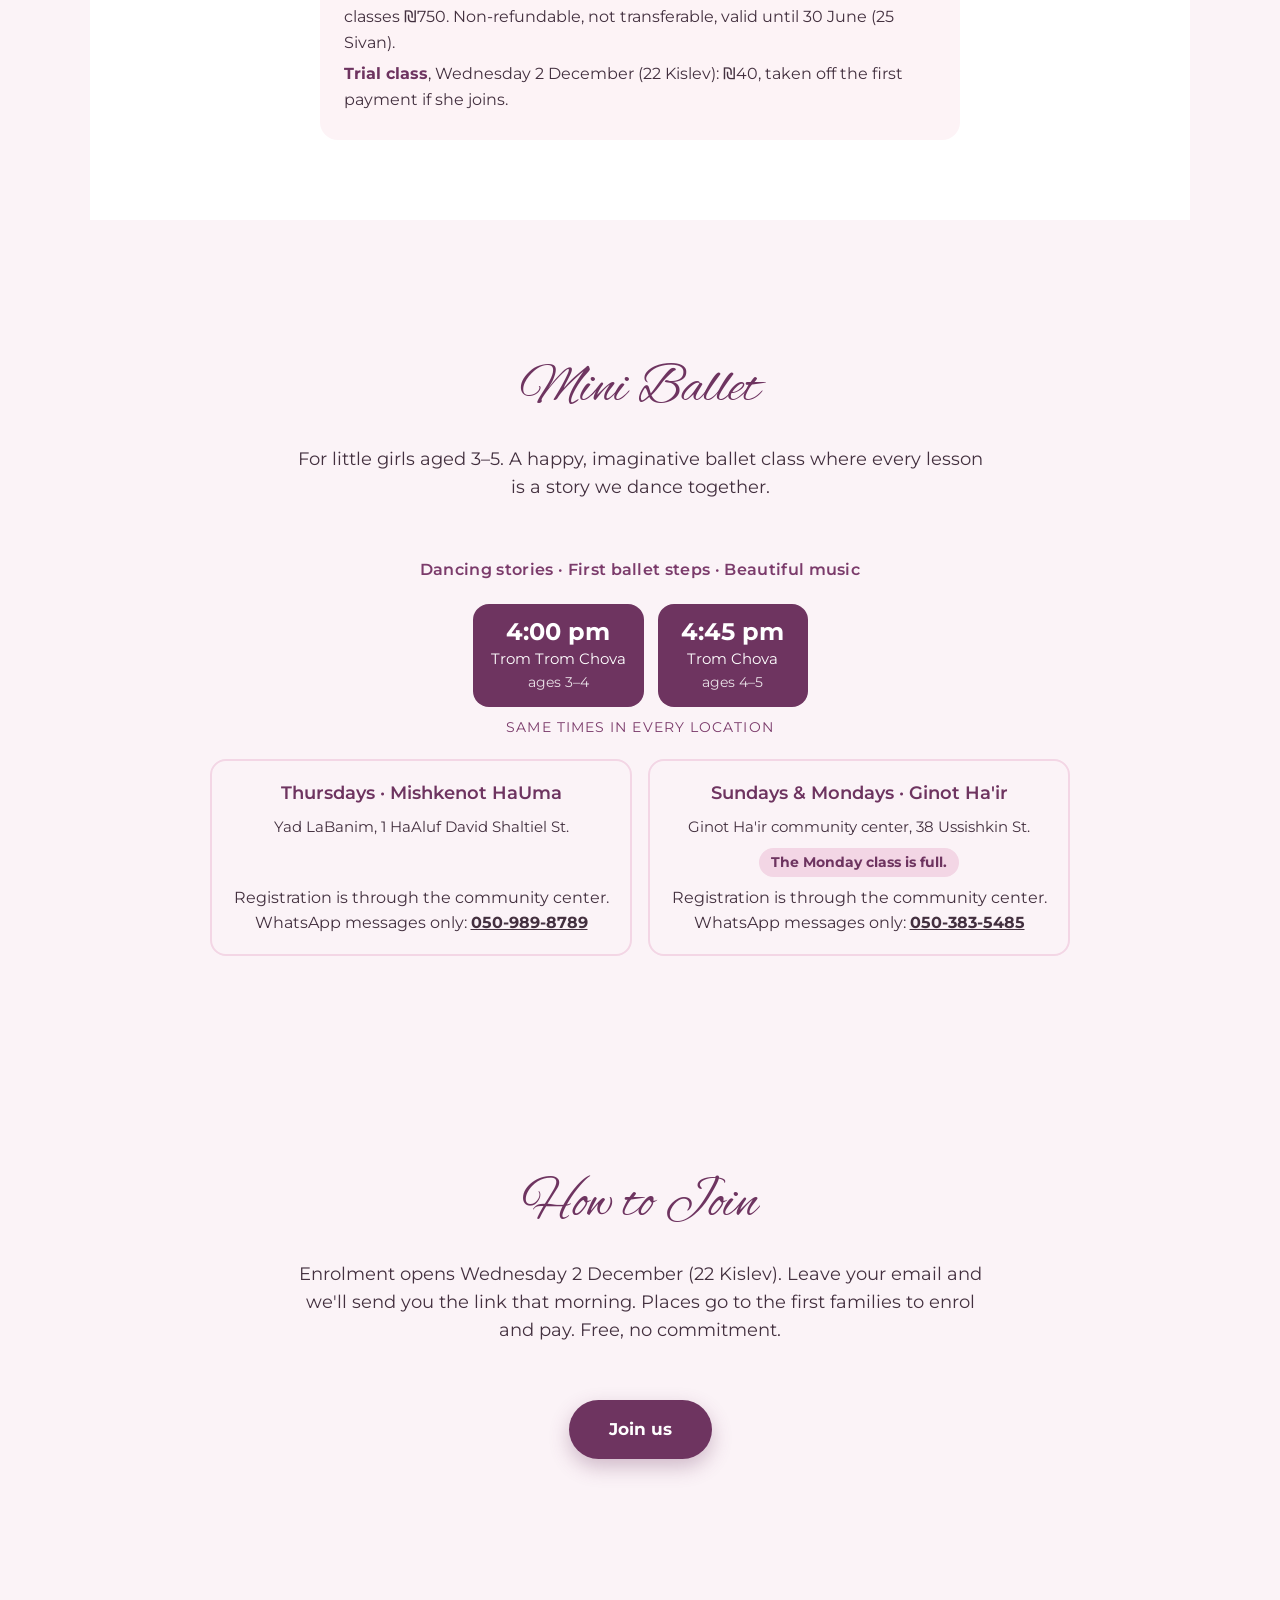
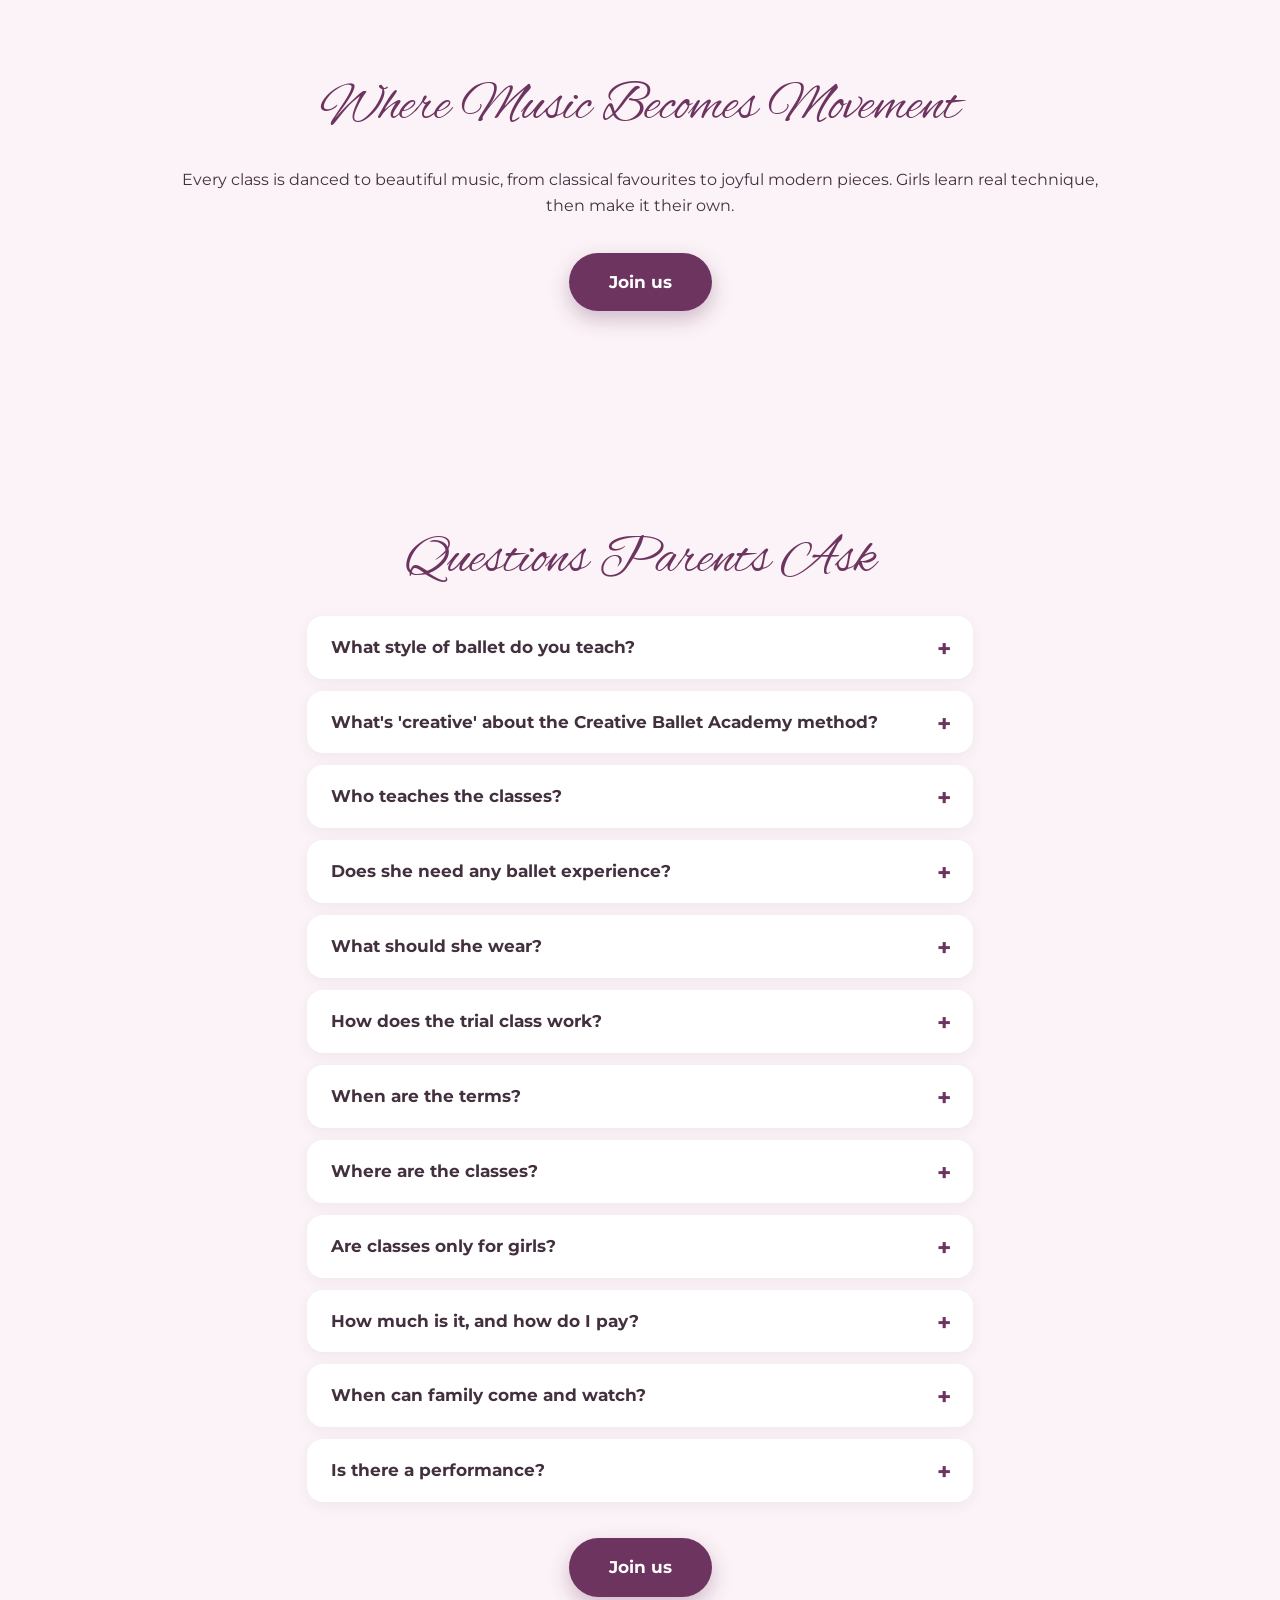
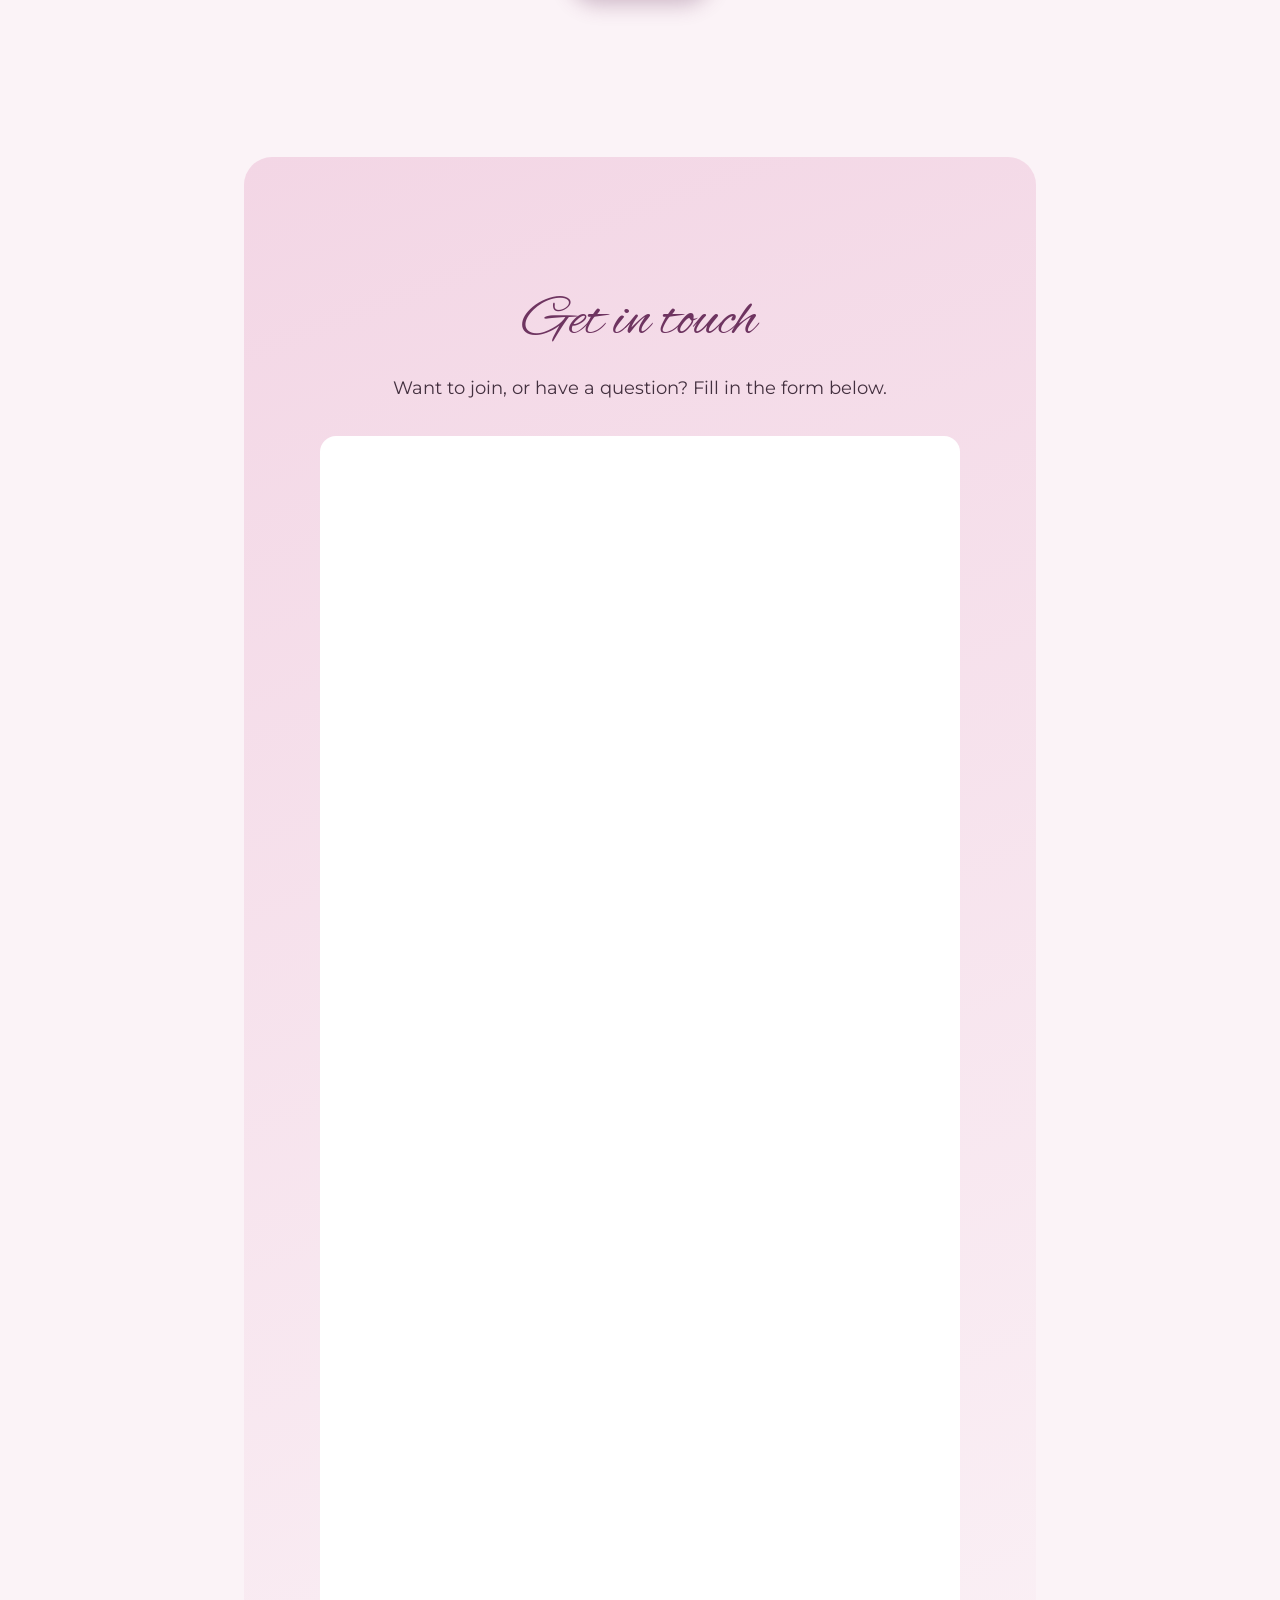
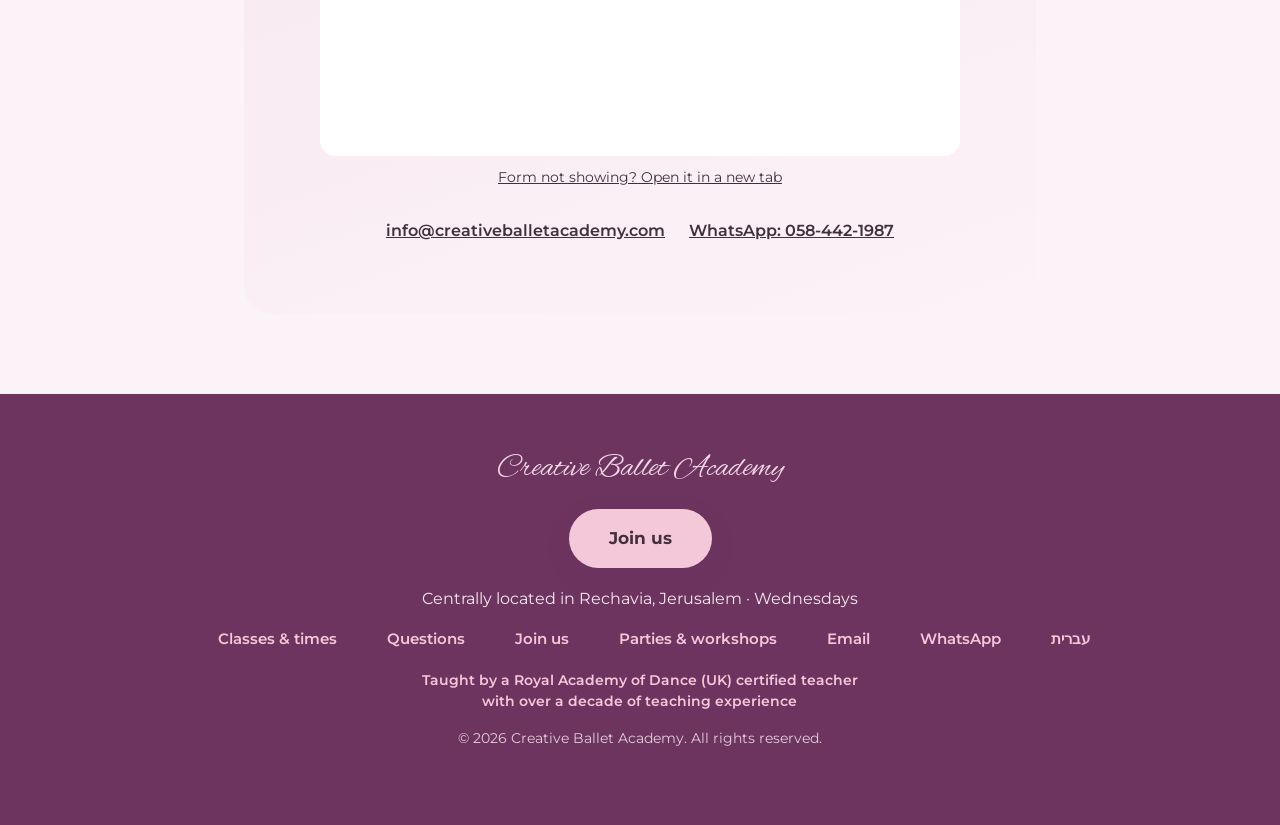
==== commit 04b362ac: "Footer: Royal Academy of Dance certification line (EN + HE) (#72) Claude-Session: https://claude.ai/" ====
--- a/index.html
+++ b/index.html
@@ -202,14 +202,6 @@
   },
   {
    "@type": "Question",
-   "name": "What language are classes taught in?",
-   "acceptedAnswer": {
-    "@type": "Answer",
-    "text": "Usually Hebrew, unless everyone in the group understands English."
-   }
-  },
-  {
-   "@type": "Question",
    "name": "Does she need any ballet experience?",
    "acceptedAnswer": {
     "@type": "Answer",
@@ -805,10 +797,6 @@
       <p>Classes are taught by an RAD-certified ballet teacher with over 10 years' experience.</p>
     </details>
     <details class="faq-item">
-      <summary>What language are classes taught in?</summary>
-      <p>Usually Hebrew, unless everyone in the group understands English.</p>
-    </details>
-    <details class="faq-item">
       <summary>Does she need any ballet experience?</summary>
       <p>No. Every class welcomes beginners, and we teach each girl from where she is.</p>
     </details>
@@ -891,7 +879,7 @@
     <a href="/he/" lang="he" hreflang="he">עברית</a>
   </nav>
   <div class="rad-badge">
-    <span>RAD Certificate in Ballet Teaching Studies (CBTS)</span>
+    <span>Taught by a Royal Academy of Dance (UK) certified teacher with over a decade of teaching experience</span>
   </div>
   <p class="footer-meta">&copy; 2026 Creative Ballet Academy. All rights reserved.</p>
 </footer>
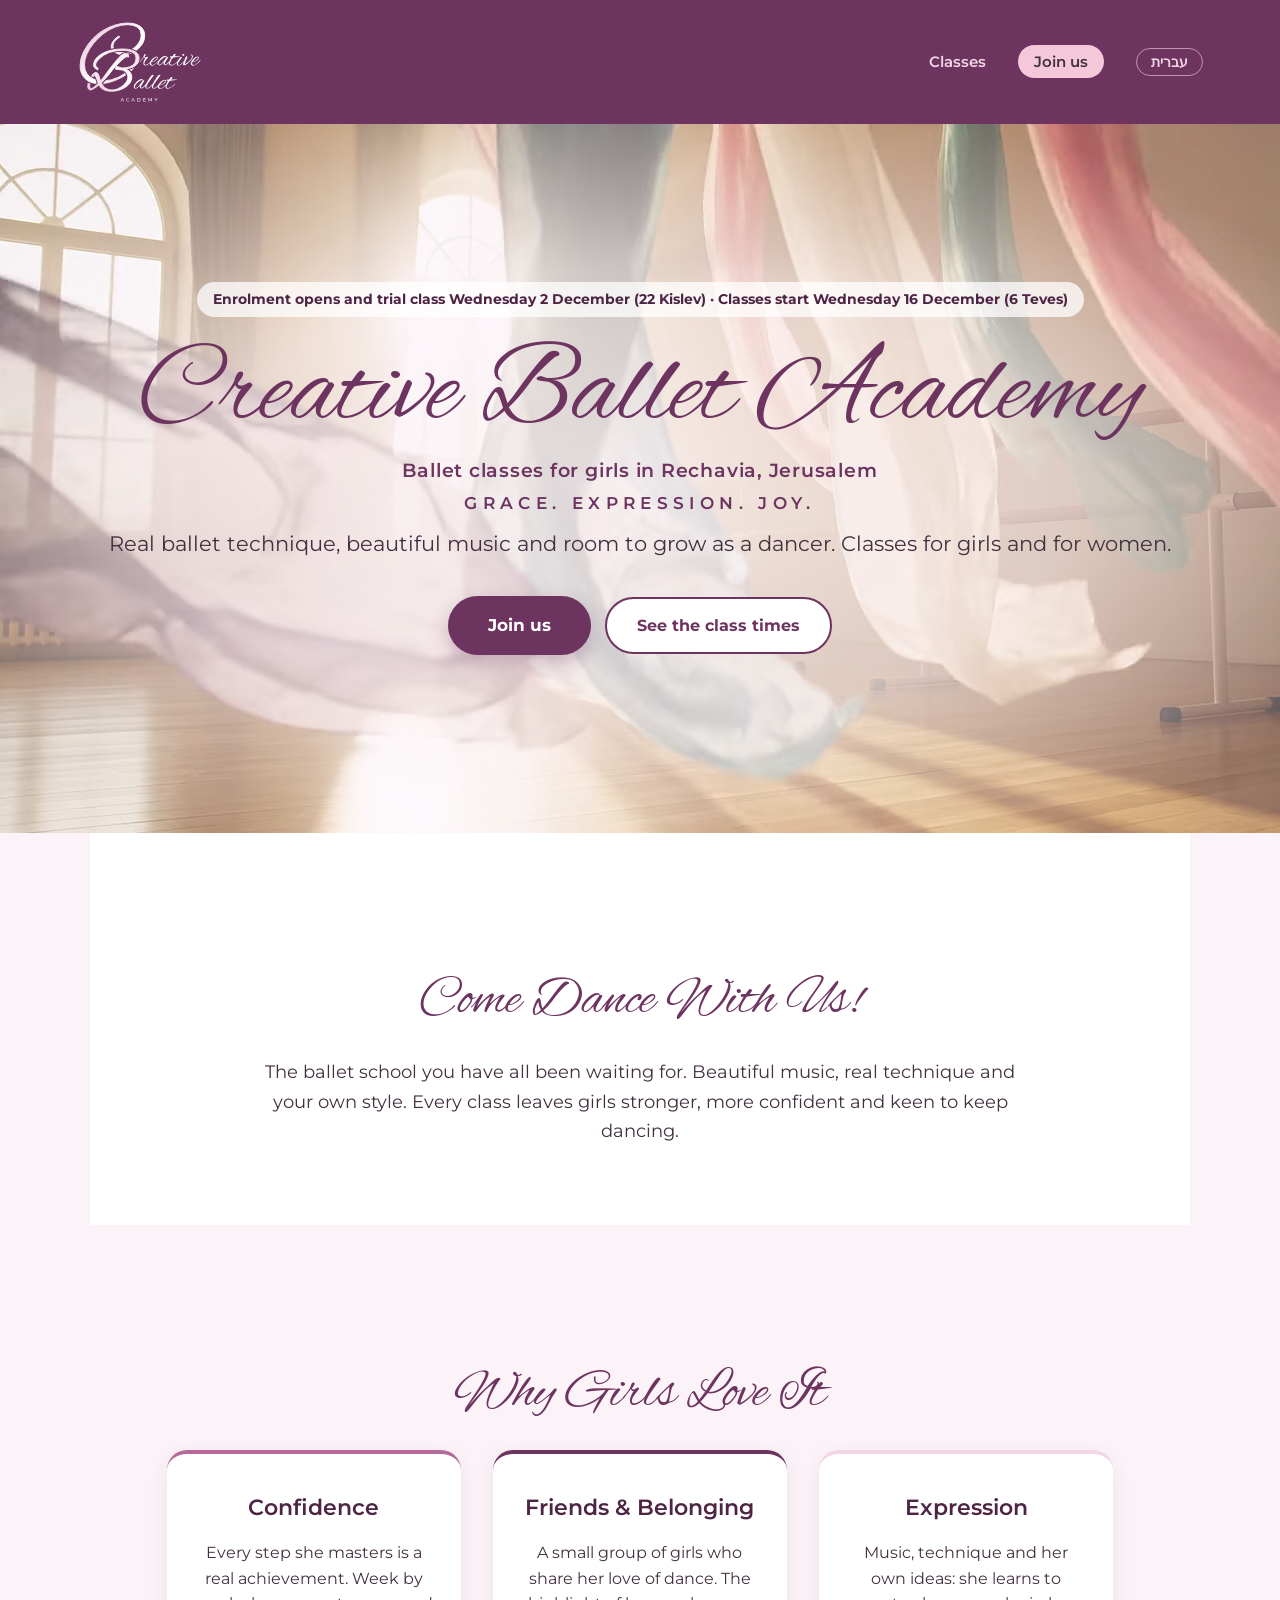
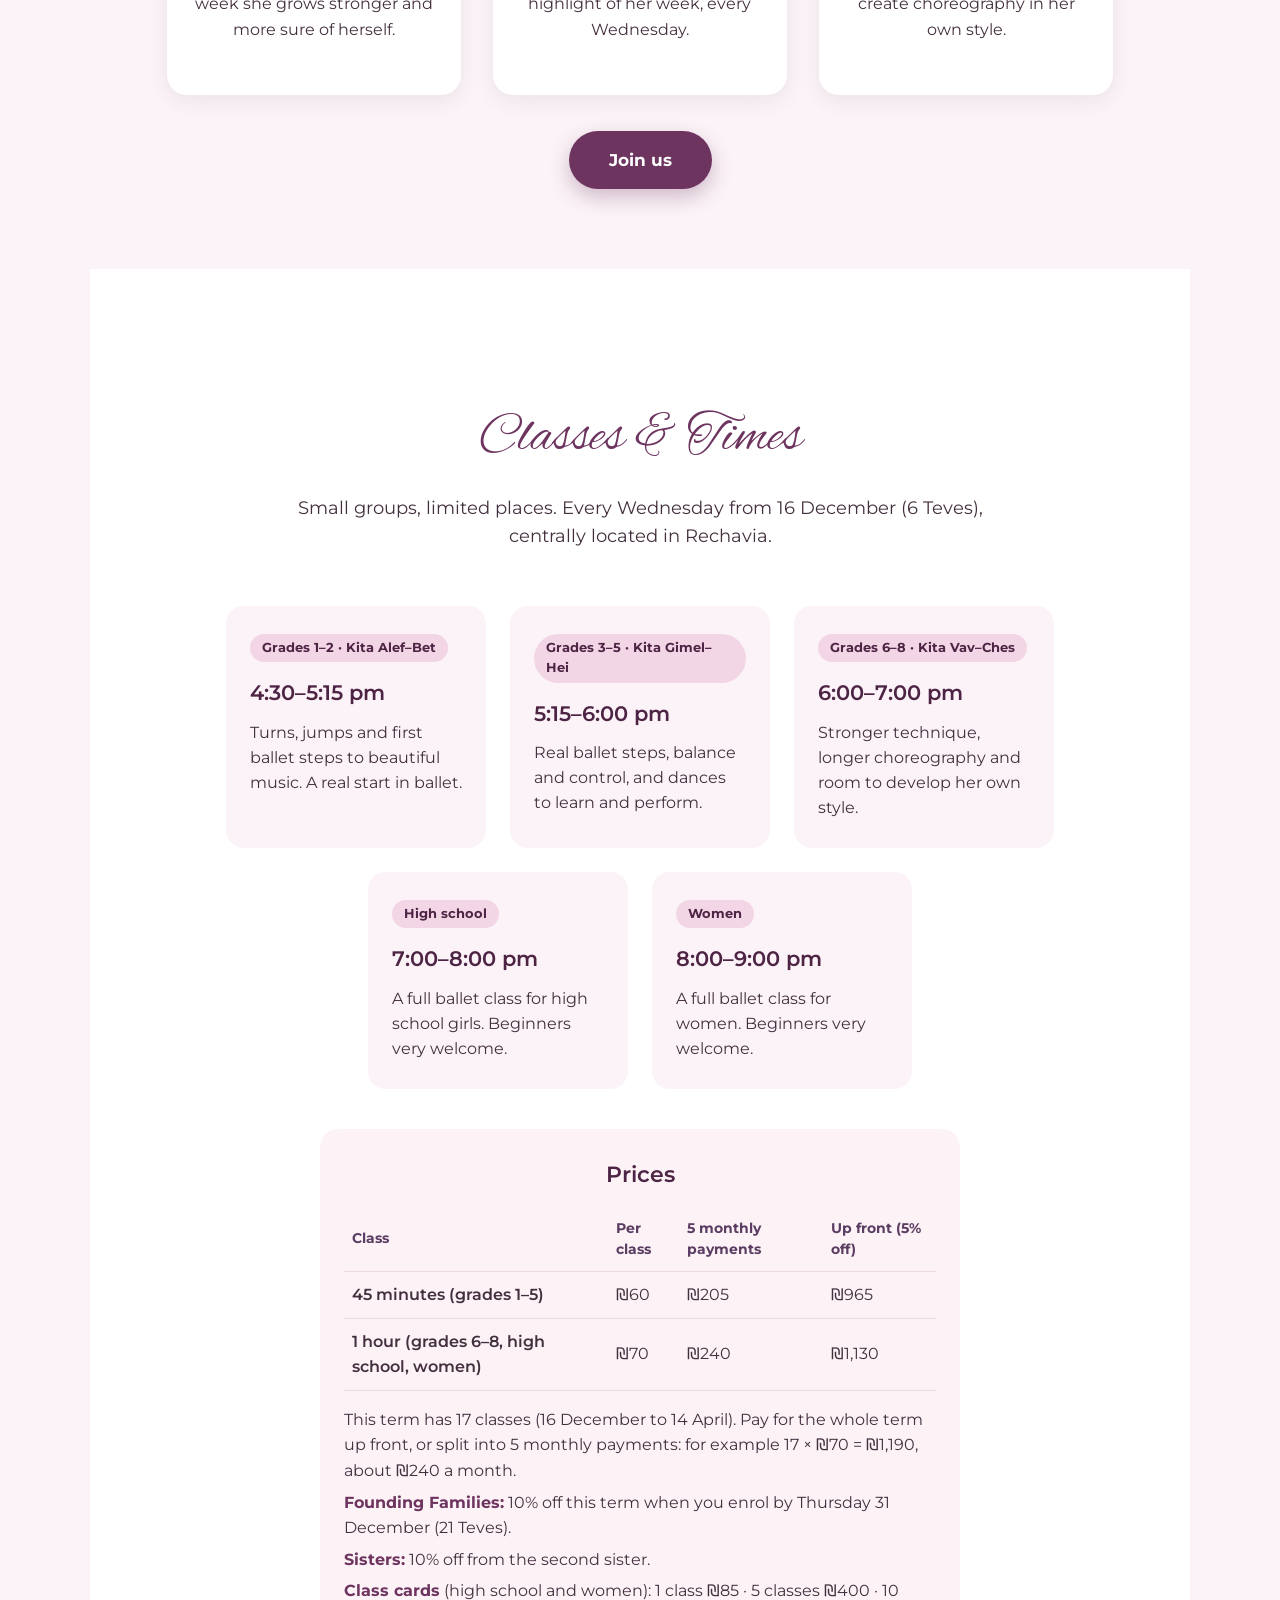
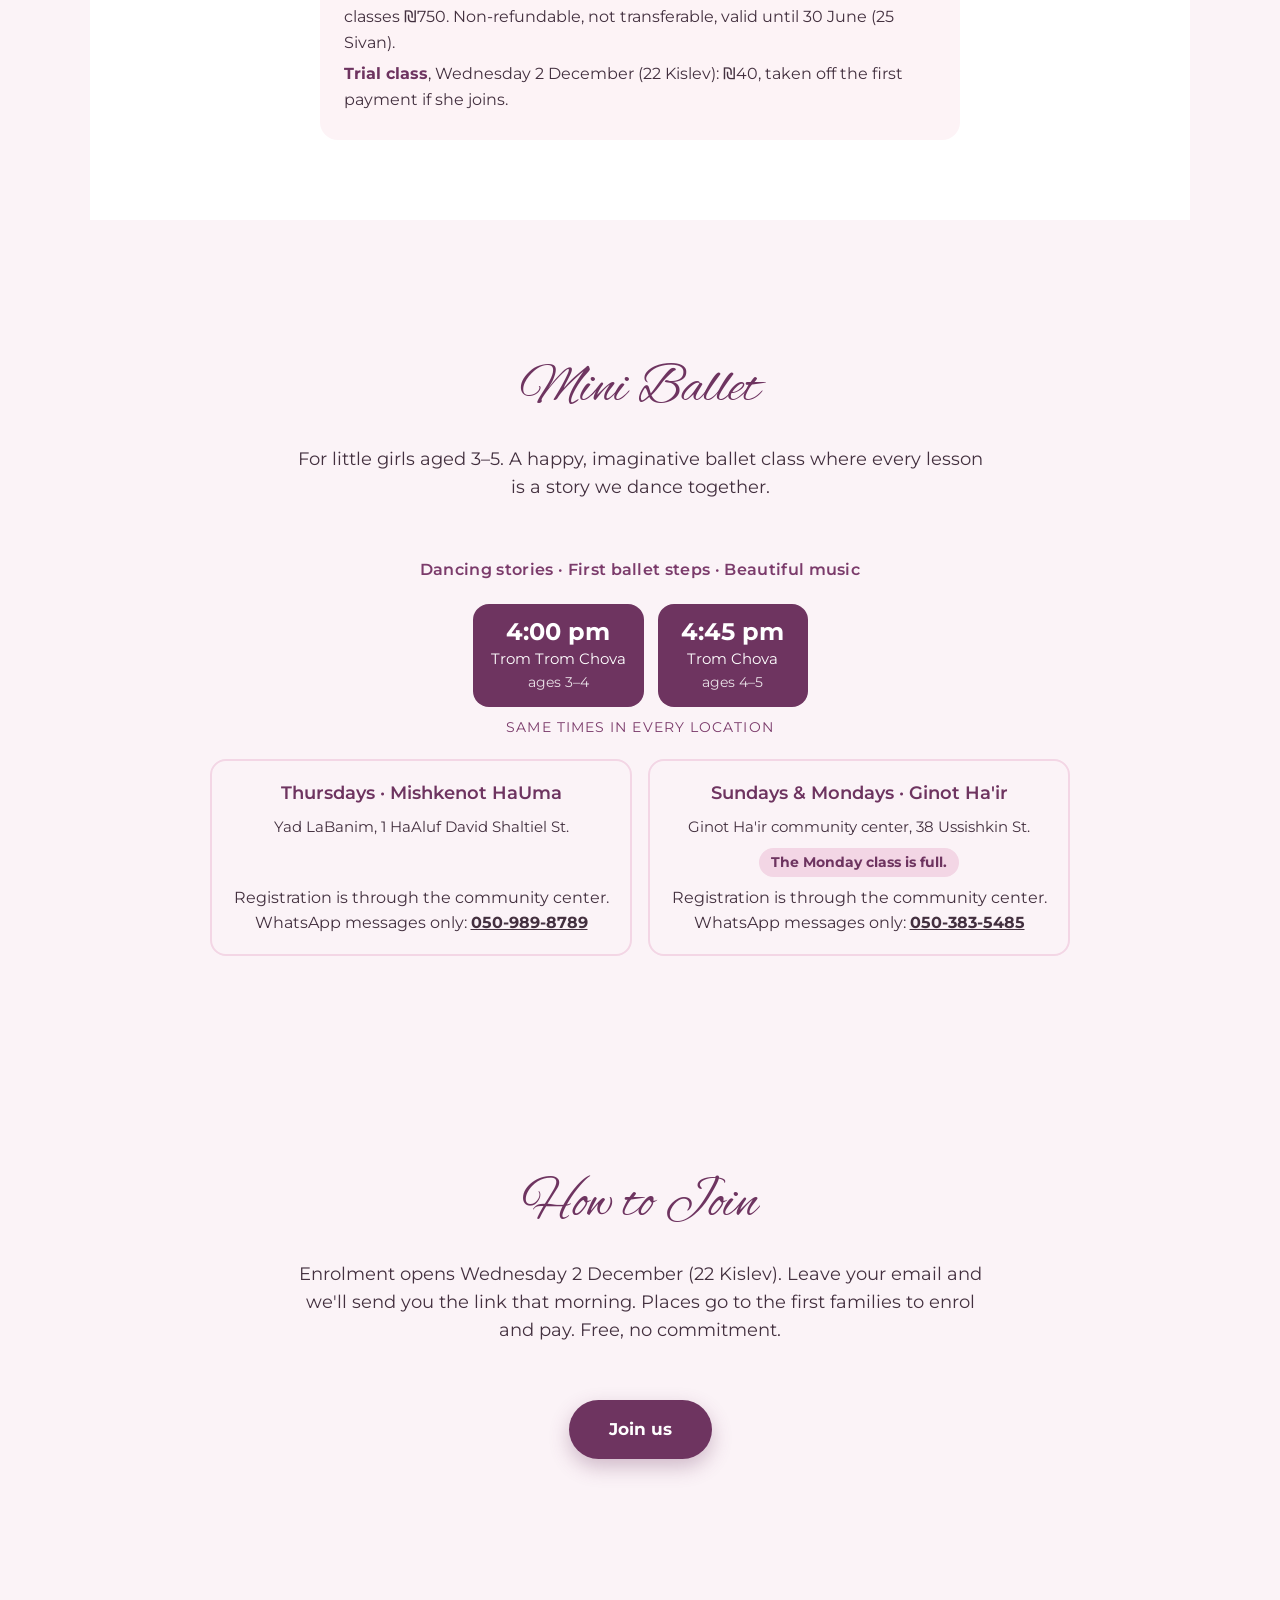
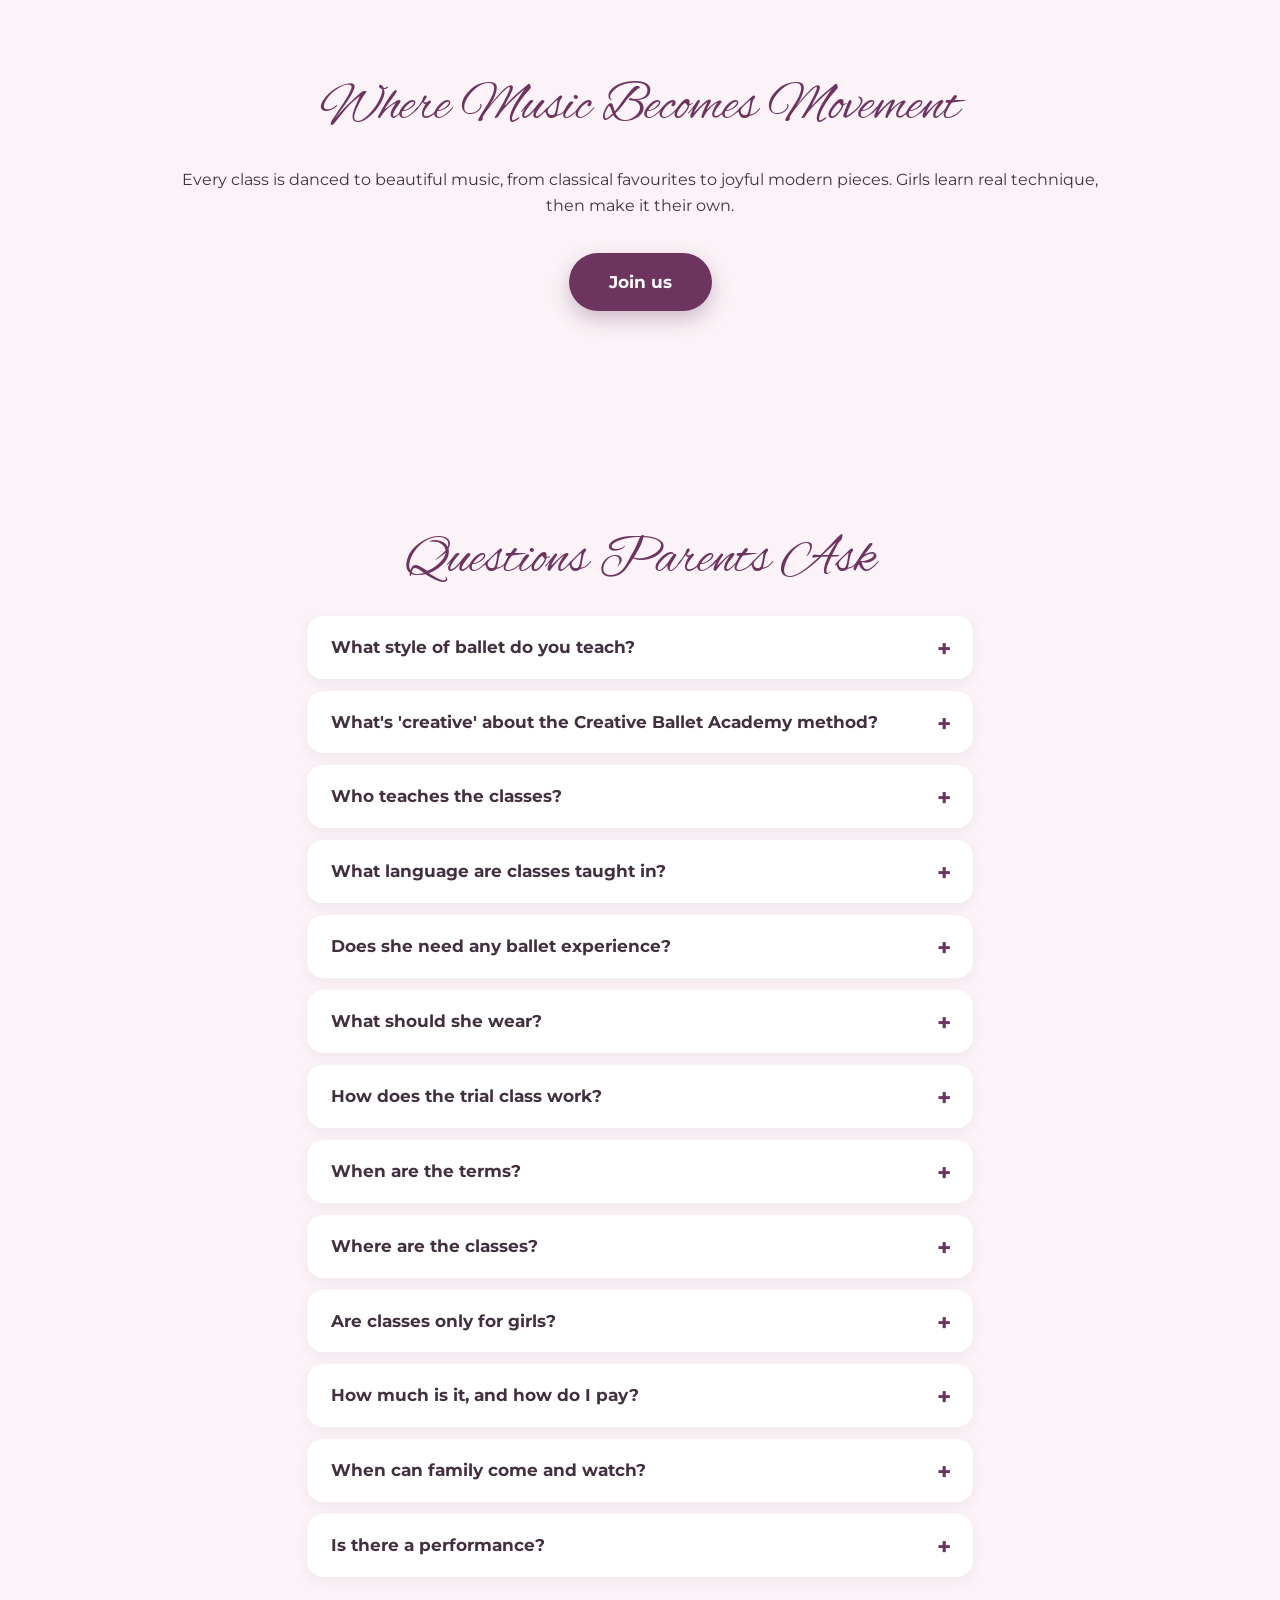
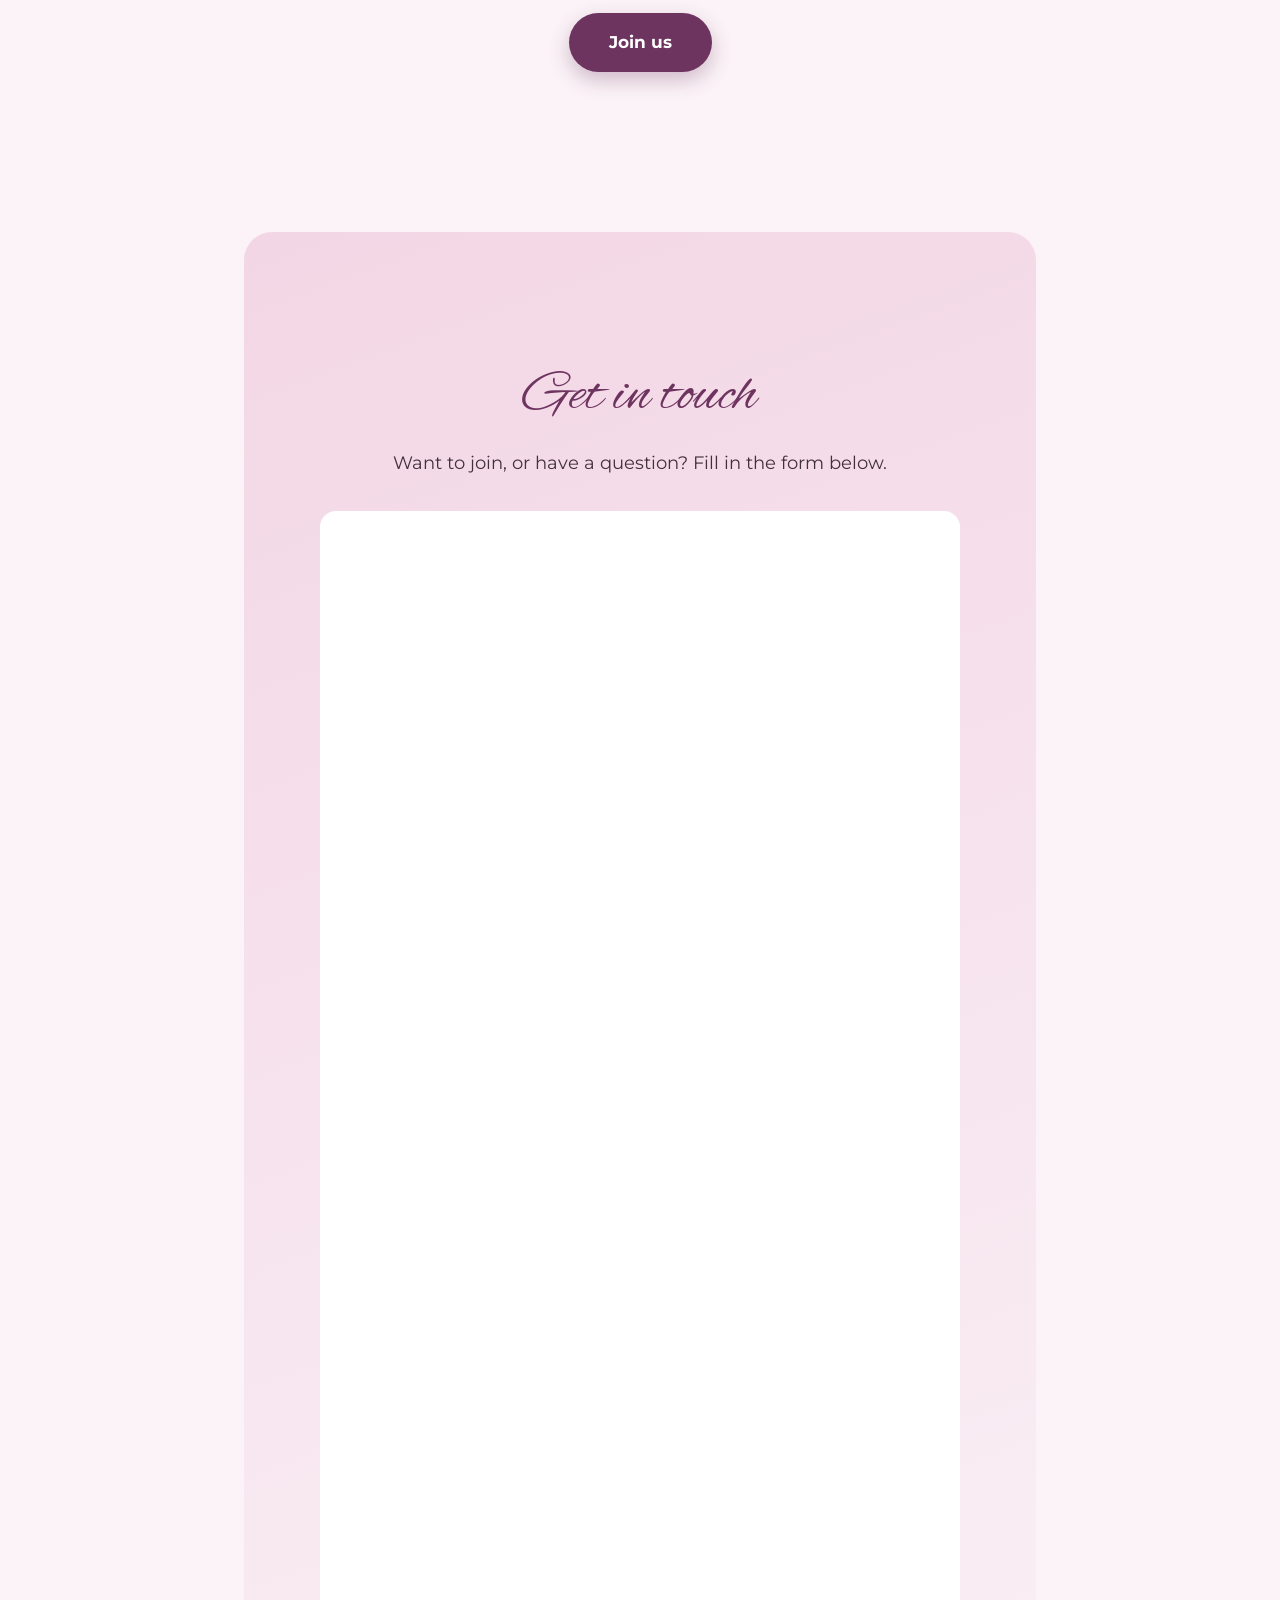
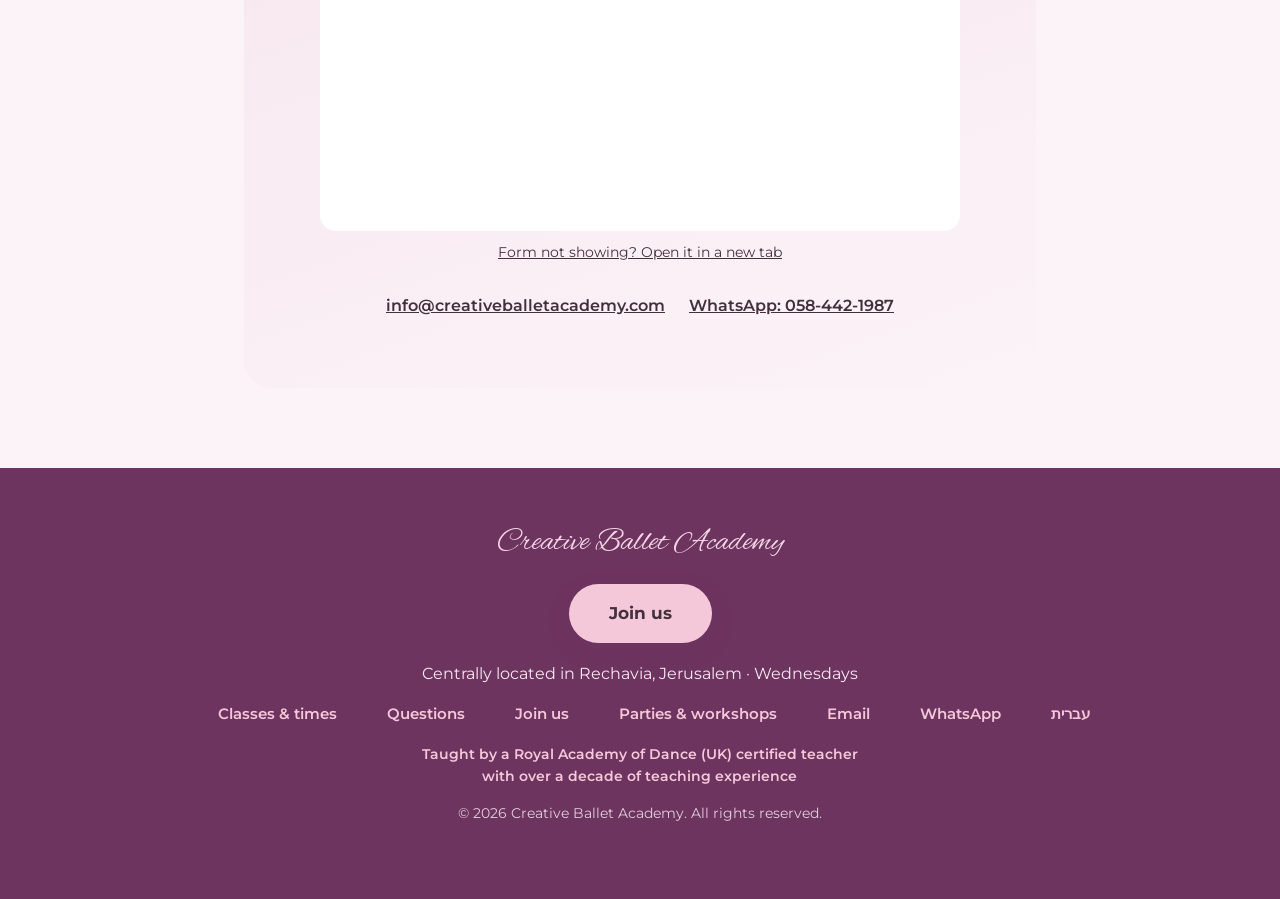
==== commit 5ed25fd9: "Add FAQ: What language are classes taught in? (EN + HE, incl. structured data) (#73) Claude-Session:" ====
--- a/index.html
+++ b/index.html
@@ -202,6 +202,14 @@
   },
   {
    "@type": "Question",
+   "name": "What language are classes taught in?",
+   "acceptedAnswer": {
+    "@type": "Answer",
+    "text": "Usually Hebrew, unless everyone in the group understands English."
+   }
+  },
+  {
+   "@type": "Question",
    "name": "Does she need any ballet experience?",
    "acceptedAnswer": {
     "@type": "Answer",
@@ -797,6 +805,10 @@
       <p>Classes are taught by an RAD-certified ballet teacher with over 10 years' experience.</p>
     </details>
     <details class="faq-item">
+      <summary>What language are classes taught in?</summary>
+      <p>Usually Hebrew, unless everyone in the group understands English.</p>
+    </details>
+    <details class="faq-item">
       <summary>Does she need any ballet experience?</summary>
       <p>No. Every class welcomes beginners, and we teach each girl from where she is.</p>
     </details>
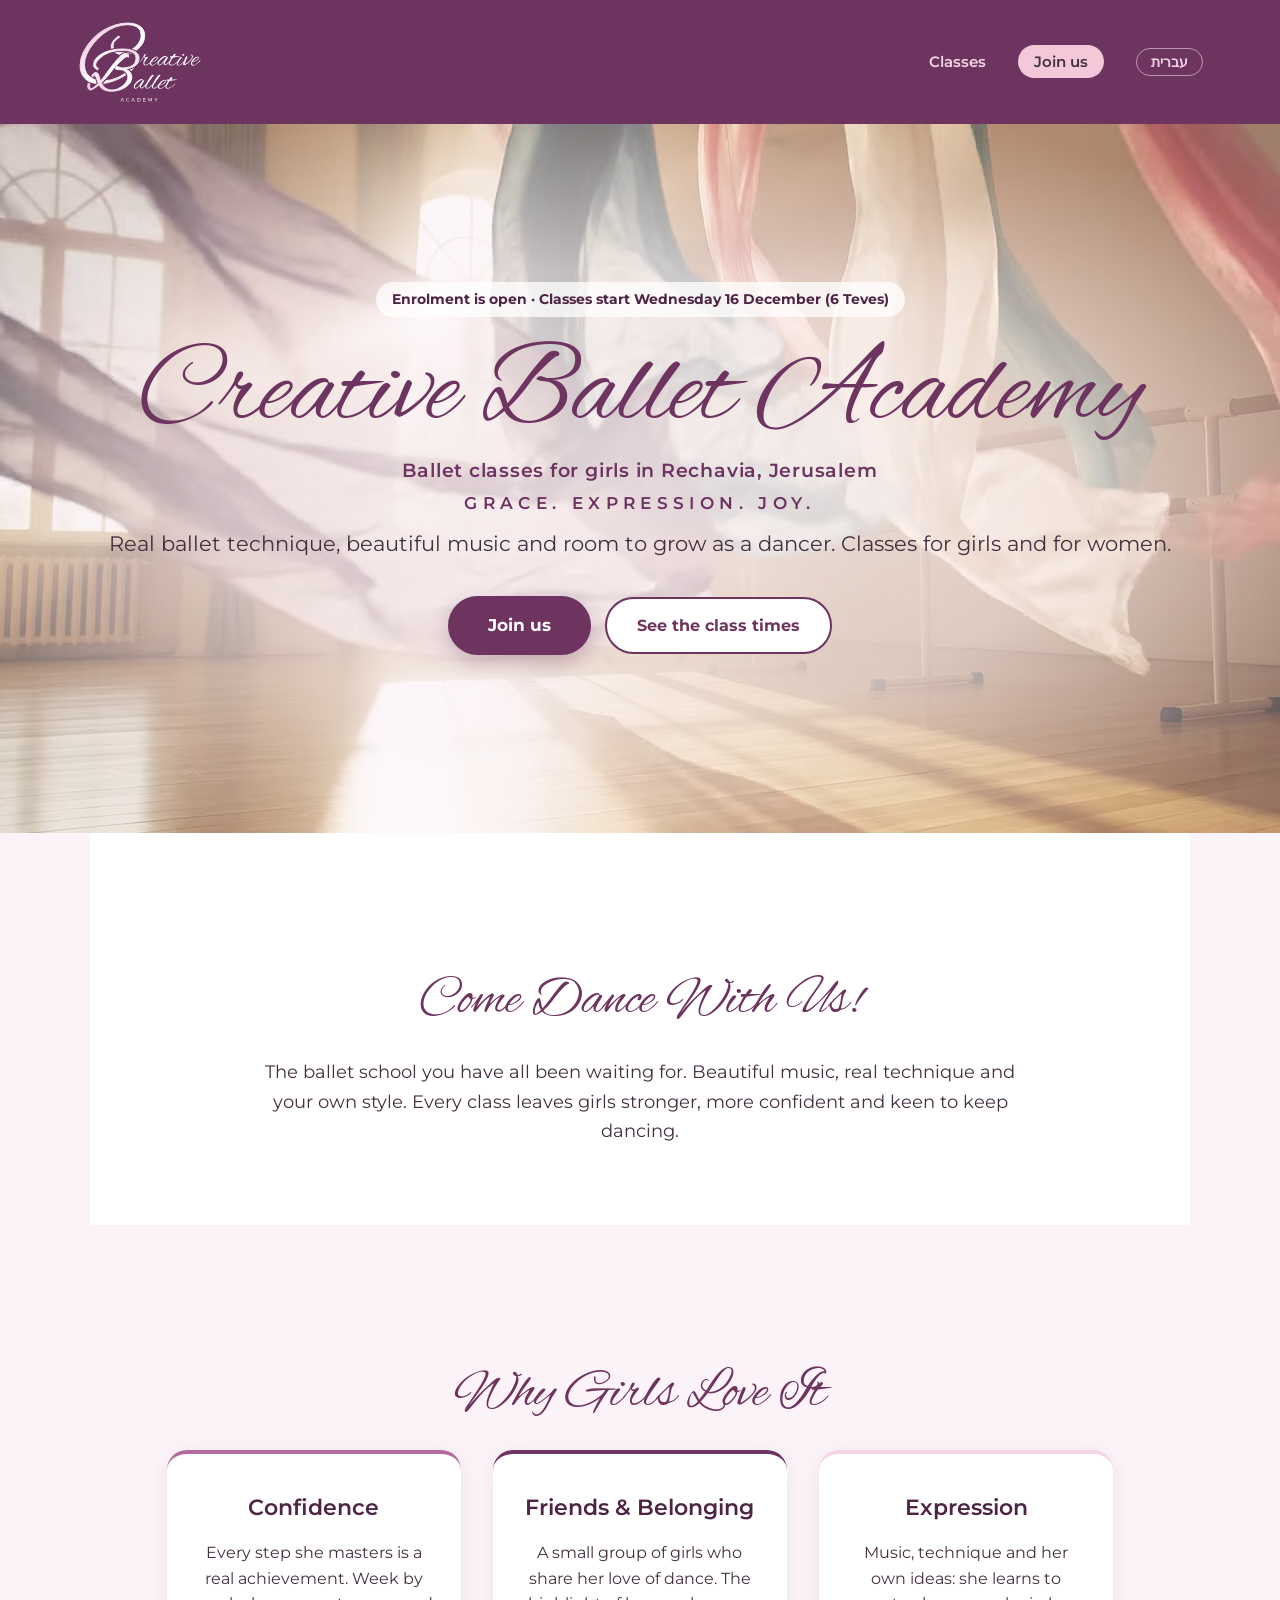
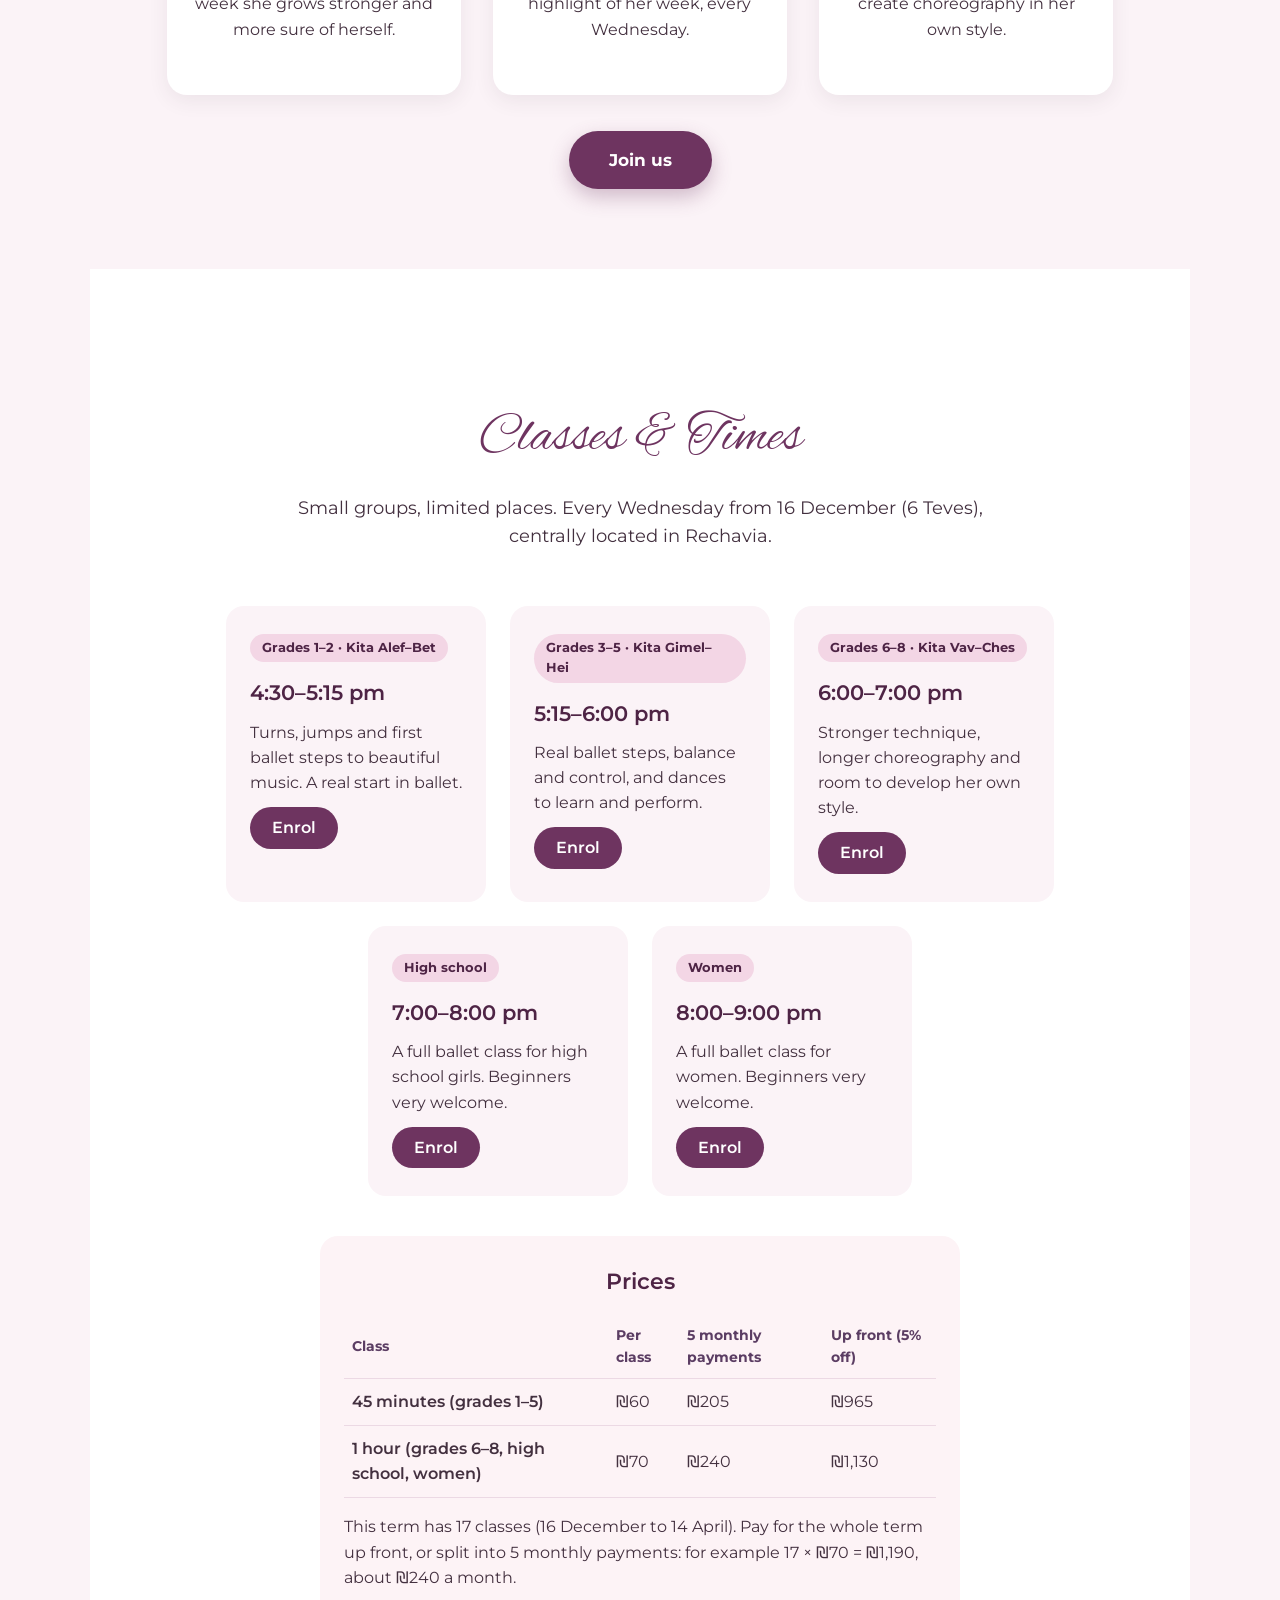
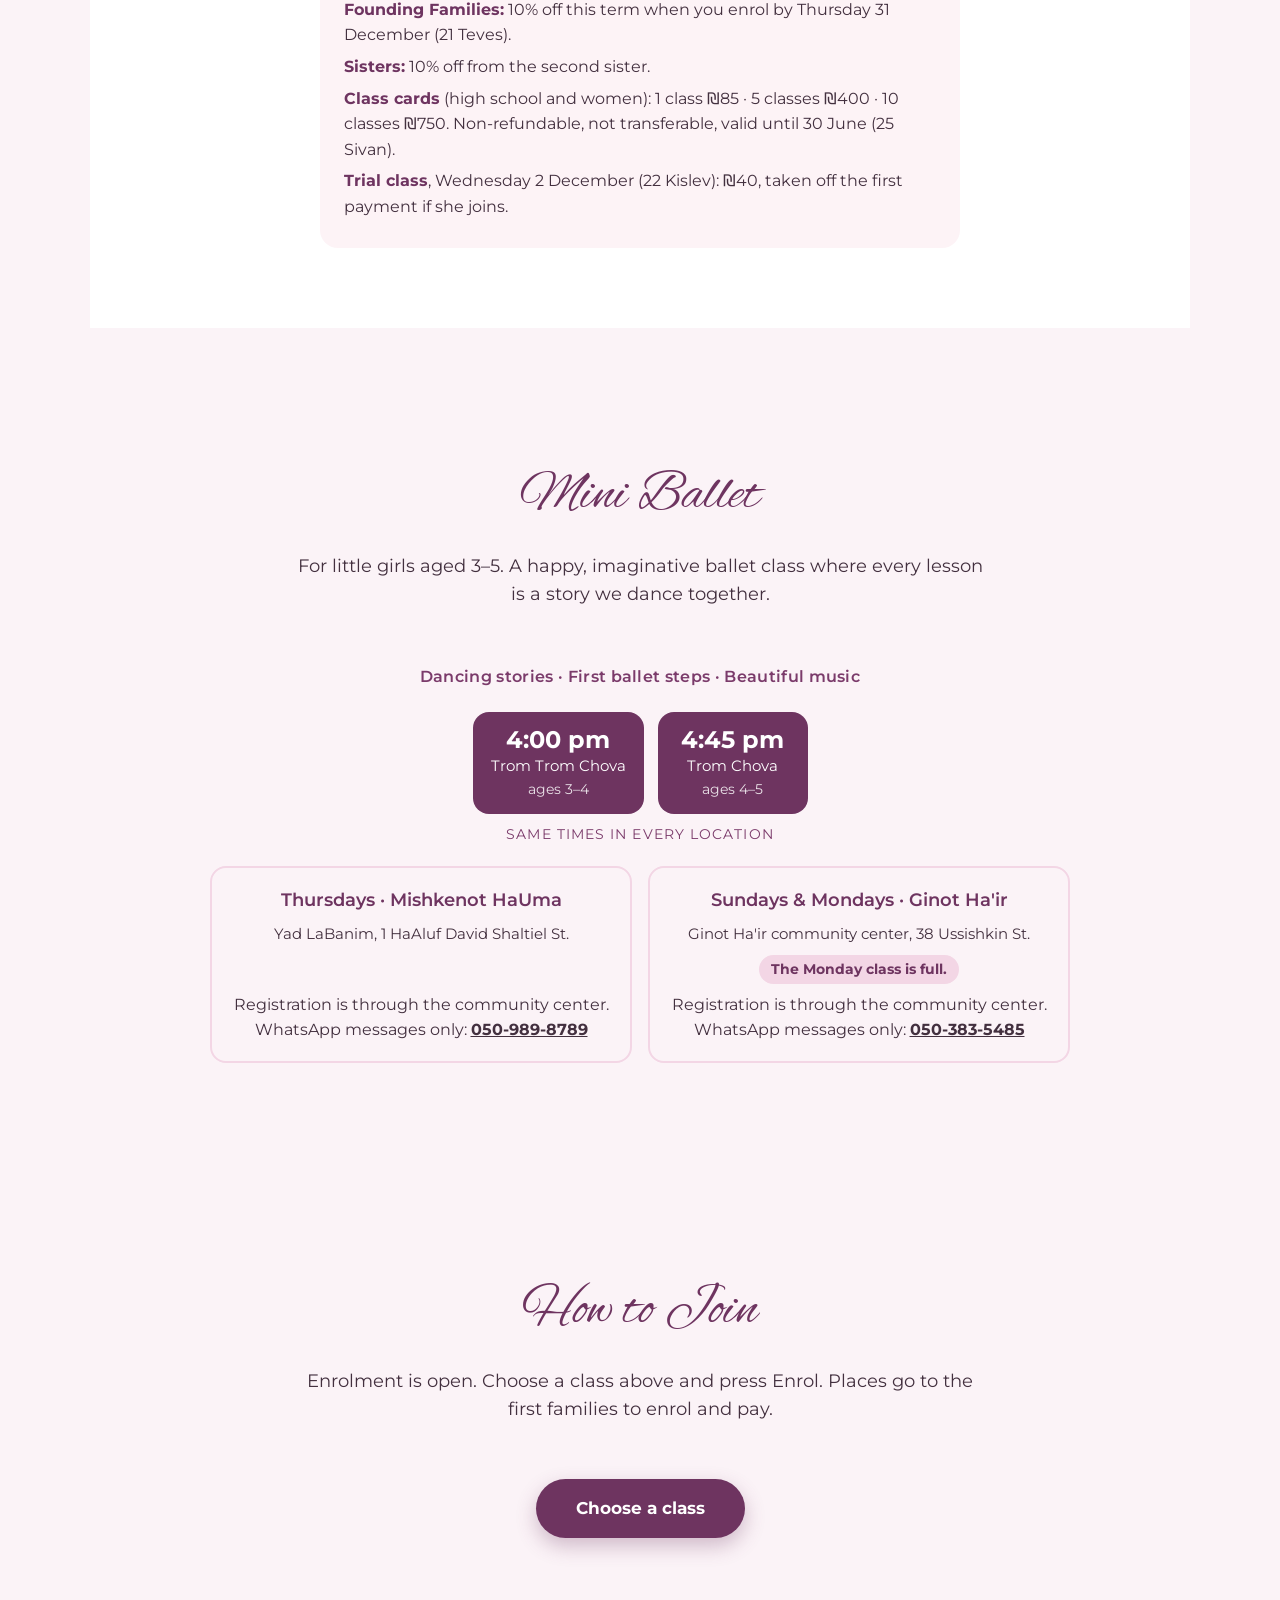
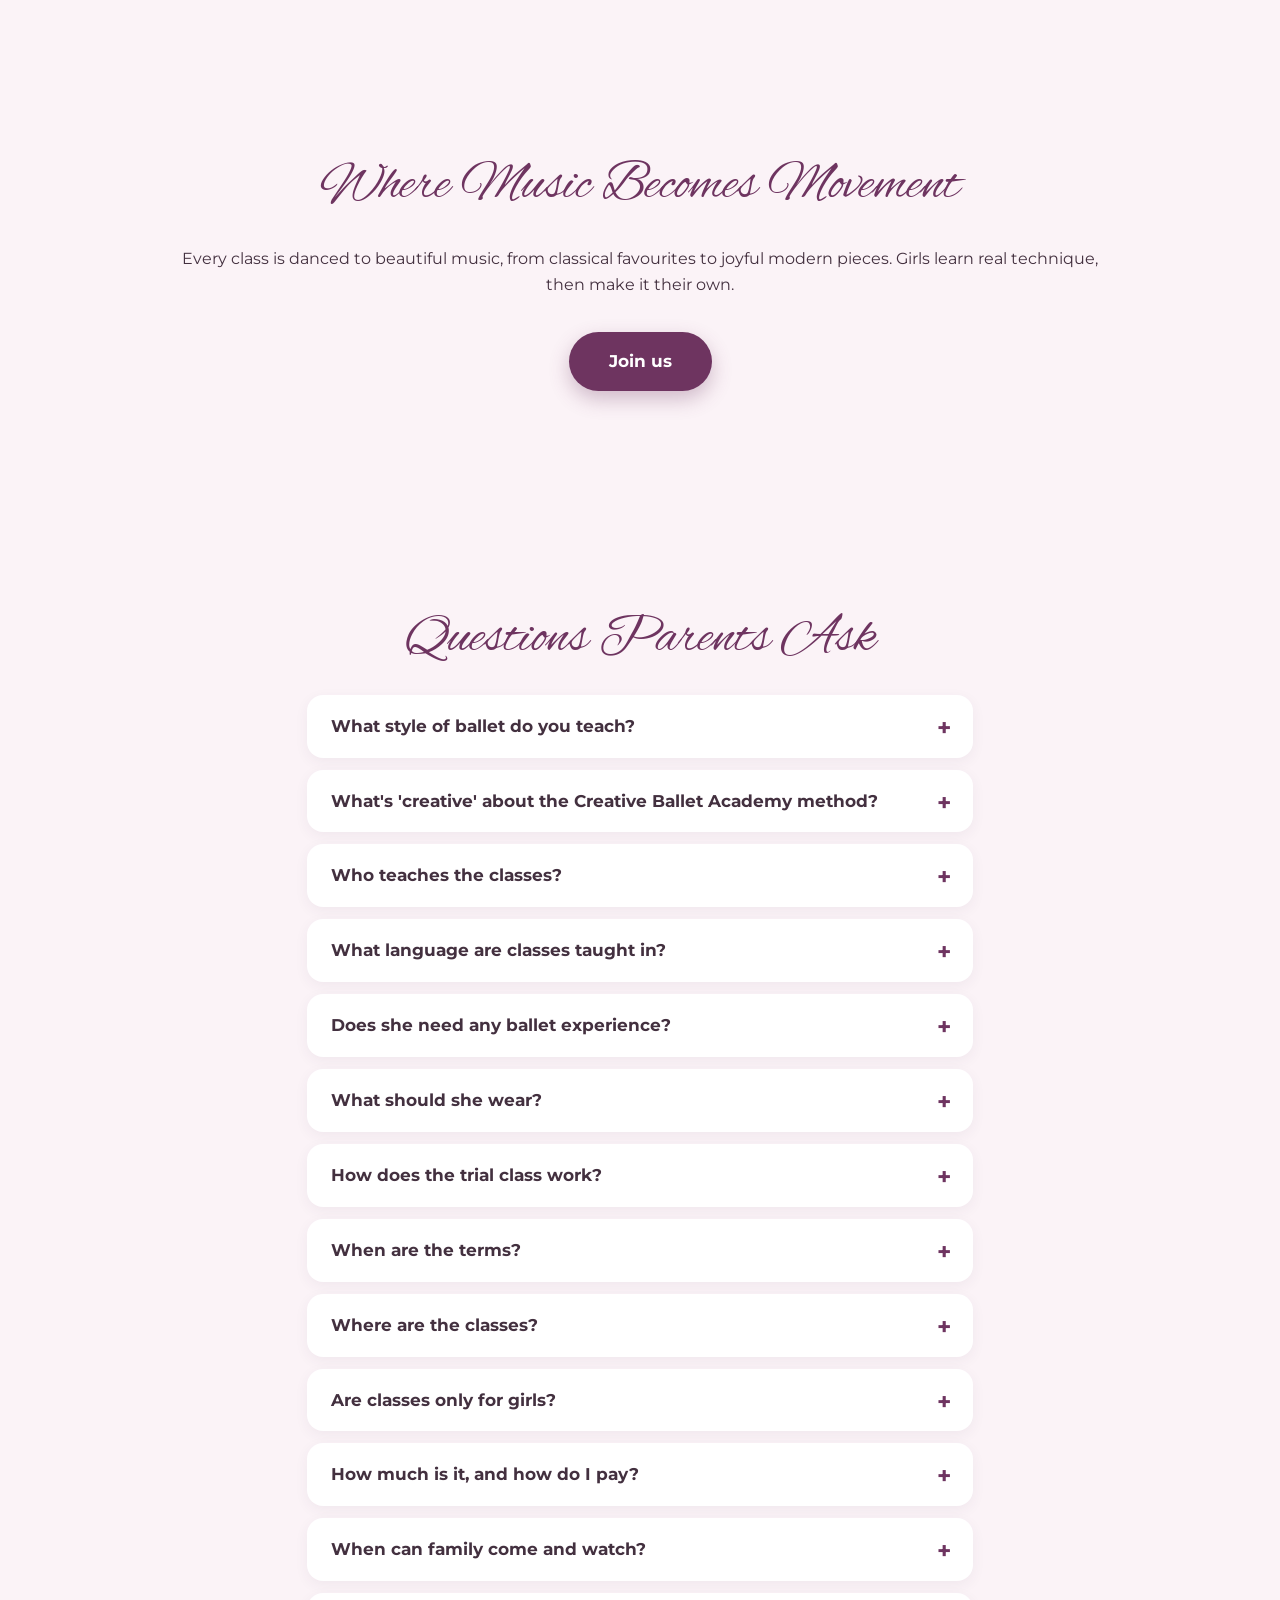
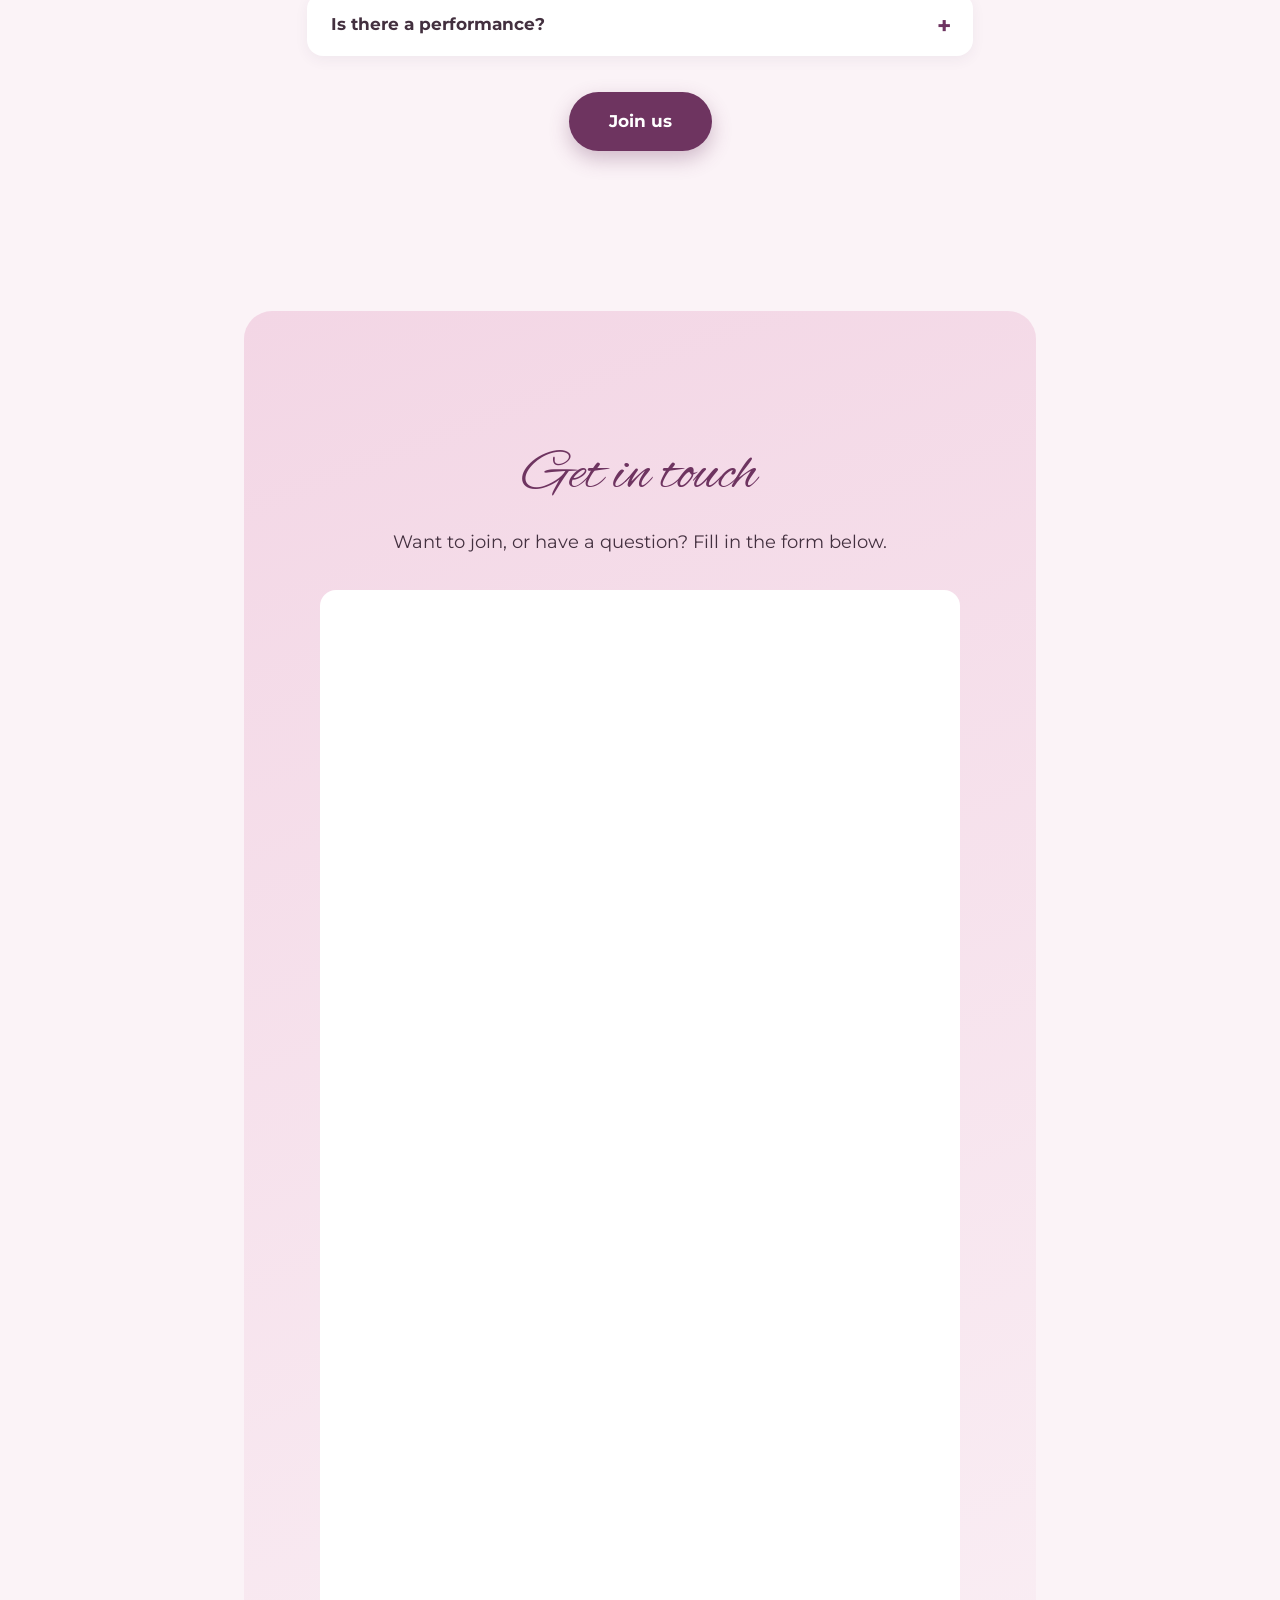
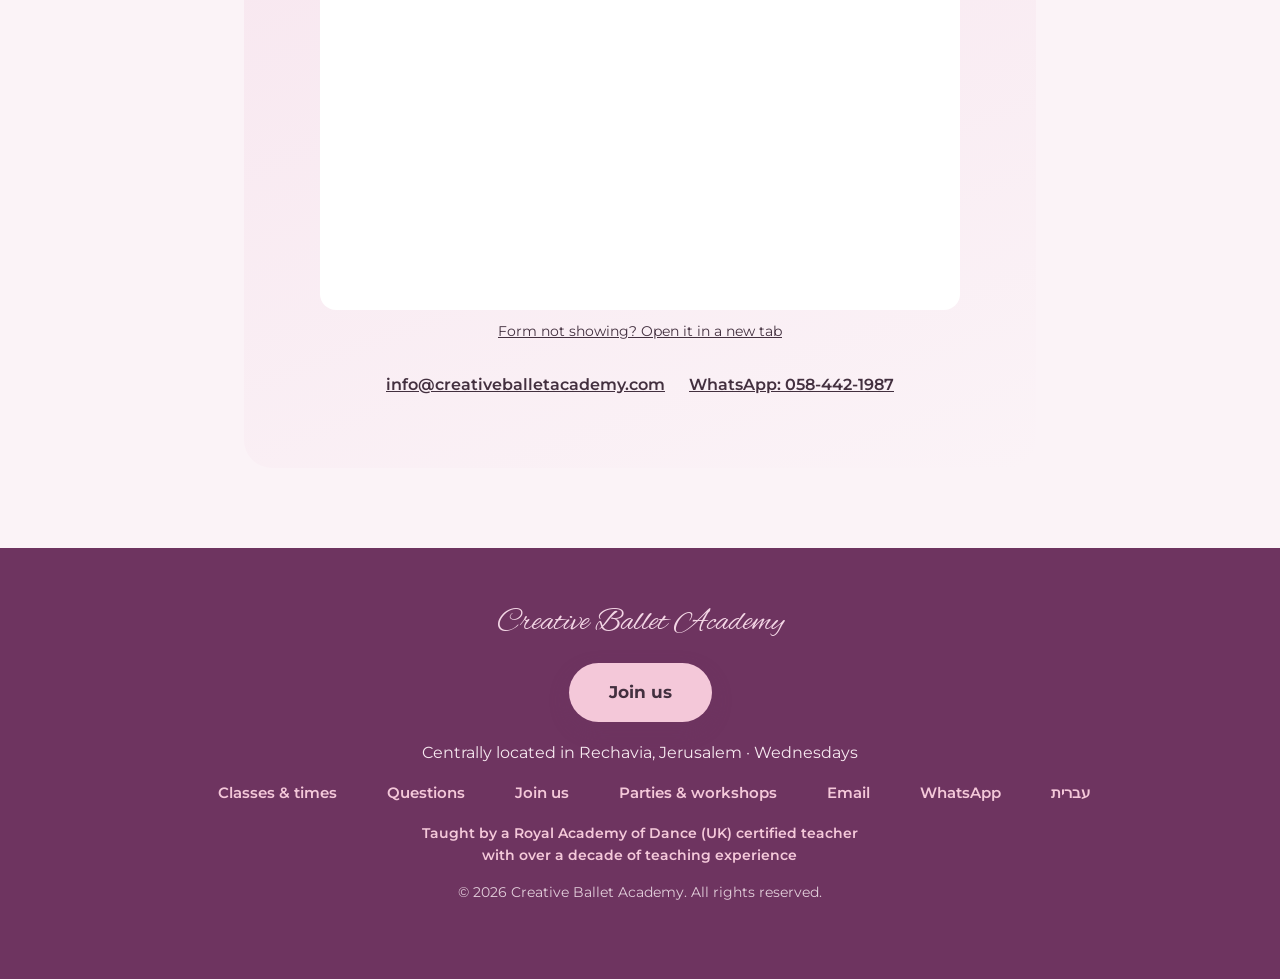
==== commit a7b3519e: "Enrolment is open: Enrol button on each class (EN + HE), banner and How to Join updated Each class l" ====
--- a/index.html
+++ b/index.html
@@ -671,7 +671,7 @@
         <source src="/assets/video/studio-scarves.webm" type="video/webm">
       </video>
     </div>
-    <p class="hero-badge">Enrolment opens and trial class Wednesday 2 December (22 Kislev) · Classes start Wednesday 16 December (6 Teves)</p>
+    <p class="hero-badge">Enrolment is open · Classes start Wednesday 16 December (6 Teves)</p>
     <h1><span class="h1-brand">Creative Ballet Academy</span><span class="h1-keywords">Ballet classes for girls in Rechavia, Jerusalem</span></h1>
     <p class="tagline">Grace. Expression. Joy.</p>
     <p class="subhead">Real ballet technique, beautiful music and room to grow as a dancer. Classes for girls and for women.</p>
@@ -715,26 +715,31 @@
         <span class="age">Grades 1–2 · Kita Alef–Bet</span>
         <h3>4:30–5:15 pm</h3>
         <p>Turns, jumps and first ballet steps to beautiful music. A real start in ballet.</p>
+        <a class="enrol-link" href="https://creativeballet.opalswift.com/enrol?class=fd02732d-5c0b-4f65-ae12-de1b77a94992&amp;term=331b0706-e502-4af4-80f1-d62a392c492f&amp;lang=en&amp;src=website">Enrol</a>
       </li>
       <li class="program-card">
         <span class="age">Grades 3–5 · Kita Gimel–Hei</span>
         <h3>5:15–6:00 pm</h3>
         <p>Real ballet steps, balance and control, and dances to learn and perform.</p>
+        <a class="enrol-link" href="https://creativeballet.opalswift.com/enrol?class=03f502eb-b128-4e99-89d5-3a7d3c05c290&amp;term=331b0706-e502-4af4-80f1-d62a392c492f&amp;lang=en&amp;src=website">Enrol</a>
       </li>
       <li class="program-card">
         <span class="age">Grades 6–8 · Kita Vav–Ches</span>
         <h3>6:00–7:00 pm</h3>
         <p>Stronger technique, longer choreography and room to develop her own style.</p>
+        <a class="enrol-link" href="https://creativeballet.opalswift.com/enrol?class=11bbd279-f678-4f99-a3d8-3c7b1b688a2f&amp;term=331b0706-e502-4af4-80f1-d62a392c492f&amp;lang=en&amp;src=website">Enrol</a>
       </li>
       <li class="program-card">
         <span class="age">High school</span>
         <h3>7:00–8:00 pm</h3>
         <p>A full ballet class for high school girls. Beginners very welcome.</p>
+        <a class="enrol-link" href="https://creativeballet.opalswift.com/enrol?class=80a00931-7346-4b2e-9e3b-006ca319a77a&amp;term=331b0706-e502-4af4-80f1-d62a392c492f&amp;lang=en&amp;src=website">Enrol</a>
       </li>
       <li class="program-card">
         <span class="age">Women</span>
         <h3>8:00–9:00 pm</h3>
         <p>A full ballet class for women. Beginners very welcome.</p>
+        <a class="enrol-link" href="https://creativeballet.opalswift.com/enrol?class=265d47cb-f668-4fbf-9598-bcfea67c6795&amp;term=331b0706-e502-4af4-80f1-d62a392c492f&amp;lang=en&amp;src=website">Enrol</a>
       </li>
     </ul>
     <div class="prices" aria-labelledby="prices-heading">
@@ -780,8 +785,8 @@
 
   <section aria-labelledby="how-heading" style="text-align:center;">
     <h2 id="how-heading">How to Join</h2>
-    <p class="section-intro">Enrolment opens Wednesday 2 December (22 Kislev). Leave your email and we'll send you the link that morning. Places go to the first families to enrol and pay. Free, no commitment.</p>
-    <a class="hero-cta" href="#join">Join us</a>
+    <p class="section-intro">Enrolment is open. Choose a class above and press Enrol. Places go to the first families to enrol and pay.</p>
+    <a class="hero-cta" href="#programs">Choose a class</a>
   </section>
 
   <section id="music" aria-labelledby="music-heading" style="text-align:center;">
--- a/assets/site.css
+++ b/assets/site.css
@@ -257,3 +257,16 @@
 .mini-ballet .mini-same { margin: 10px 0 0; font-size: 0.85rem; letter-spacing: 0.08em; text-transform: uppercase; color: #7B3B6B; }
 .mini-ballet .mini-place { display: flex; flex-direction: column; align-items: center; }
 .mini-ballet .mini-place > p:last-child { margin-top: auto; padding-top: 8px; }
+
+/* Enrol button on each class card (enrolment opens 1 December) */
+.program-card .enrol-link {
+  display: inline-block;
+  margin-top: 12px;
+  padding: 8px 22px;
+  border-radius: 999px;
+  background: #6E3460;
+  color: #fff;
+  font-weight: 600;
+  text-decoration: none;
+}
+.program-card .enrol-link:hover, .program-card .enrol-link:focus-visible { background: #4A3B4D; }
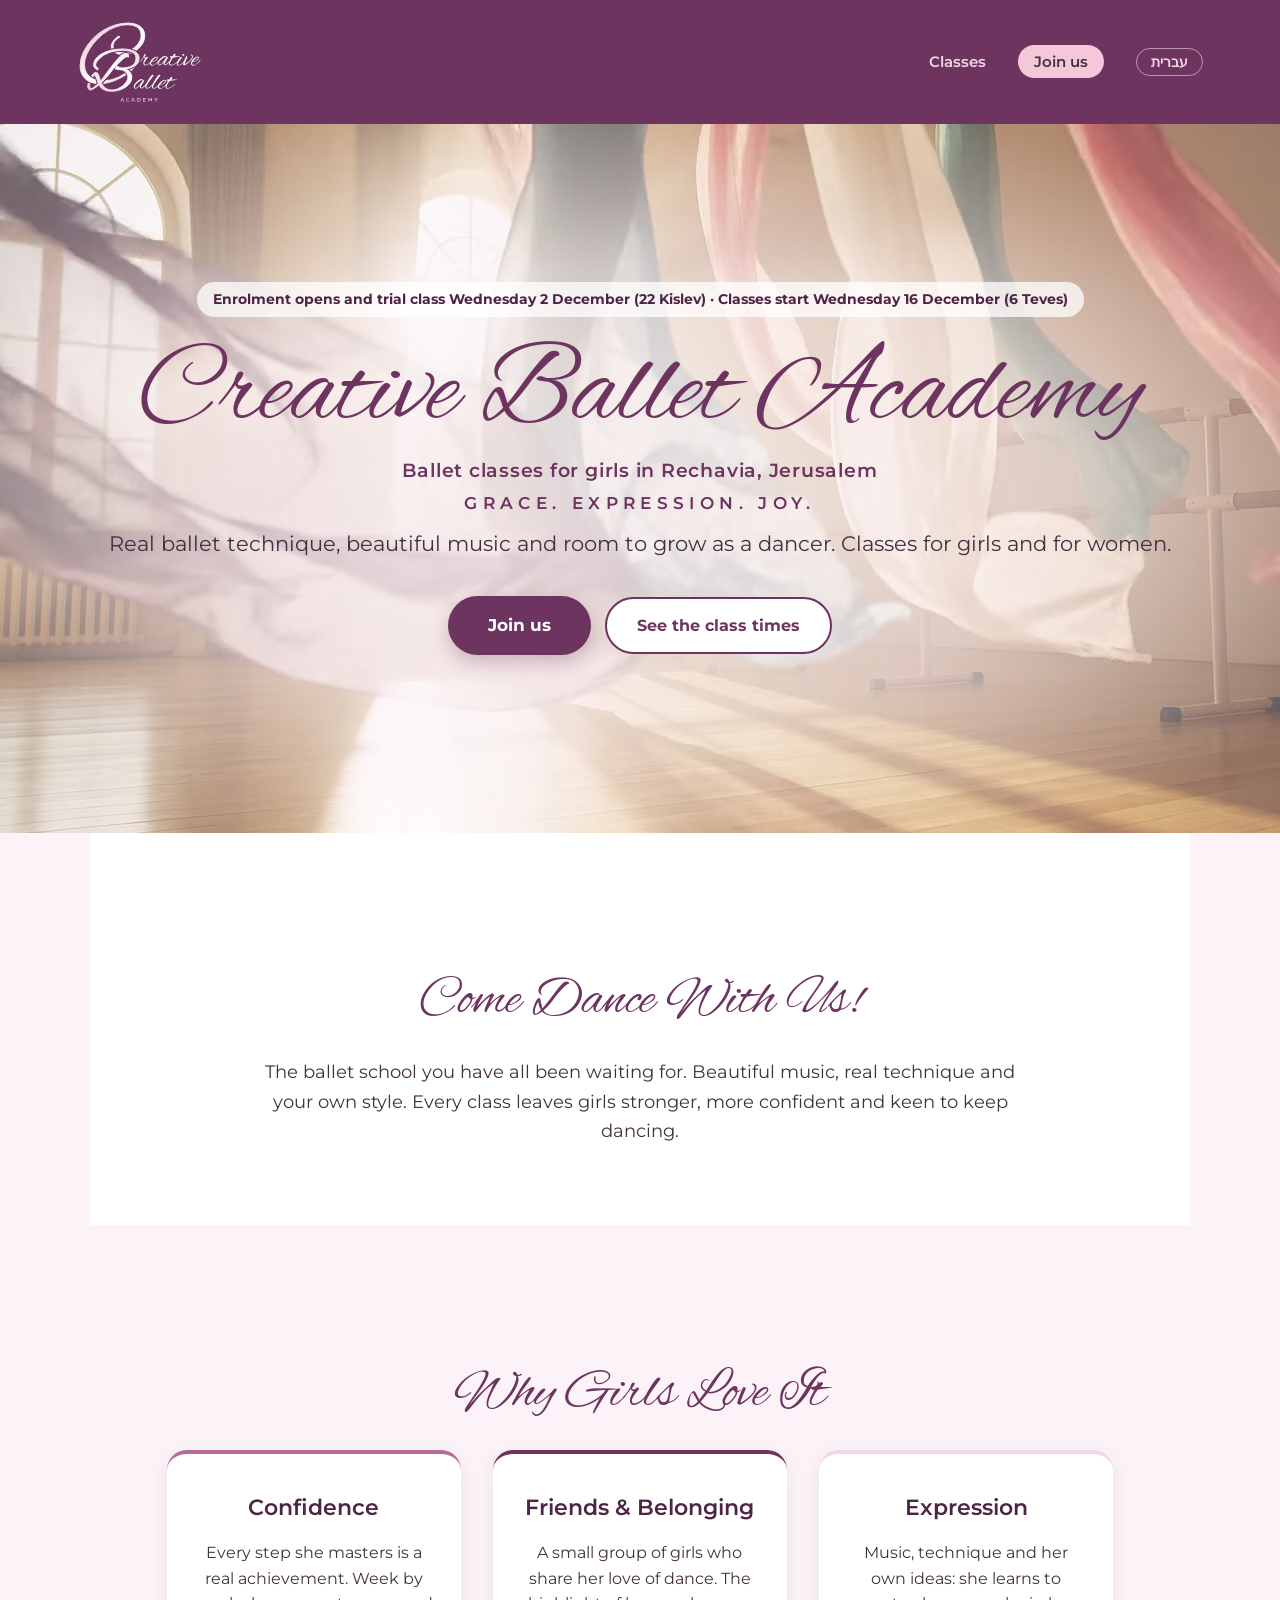
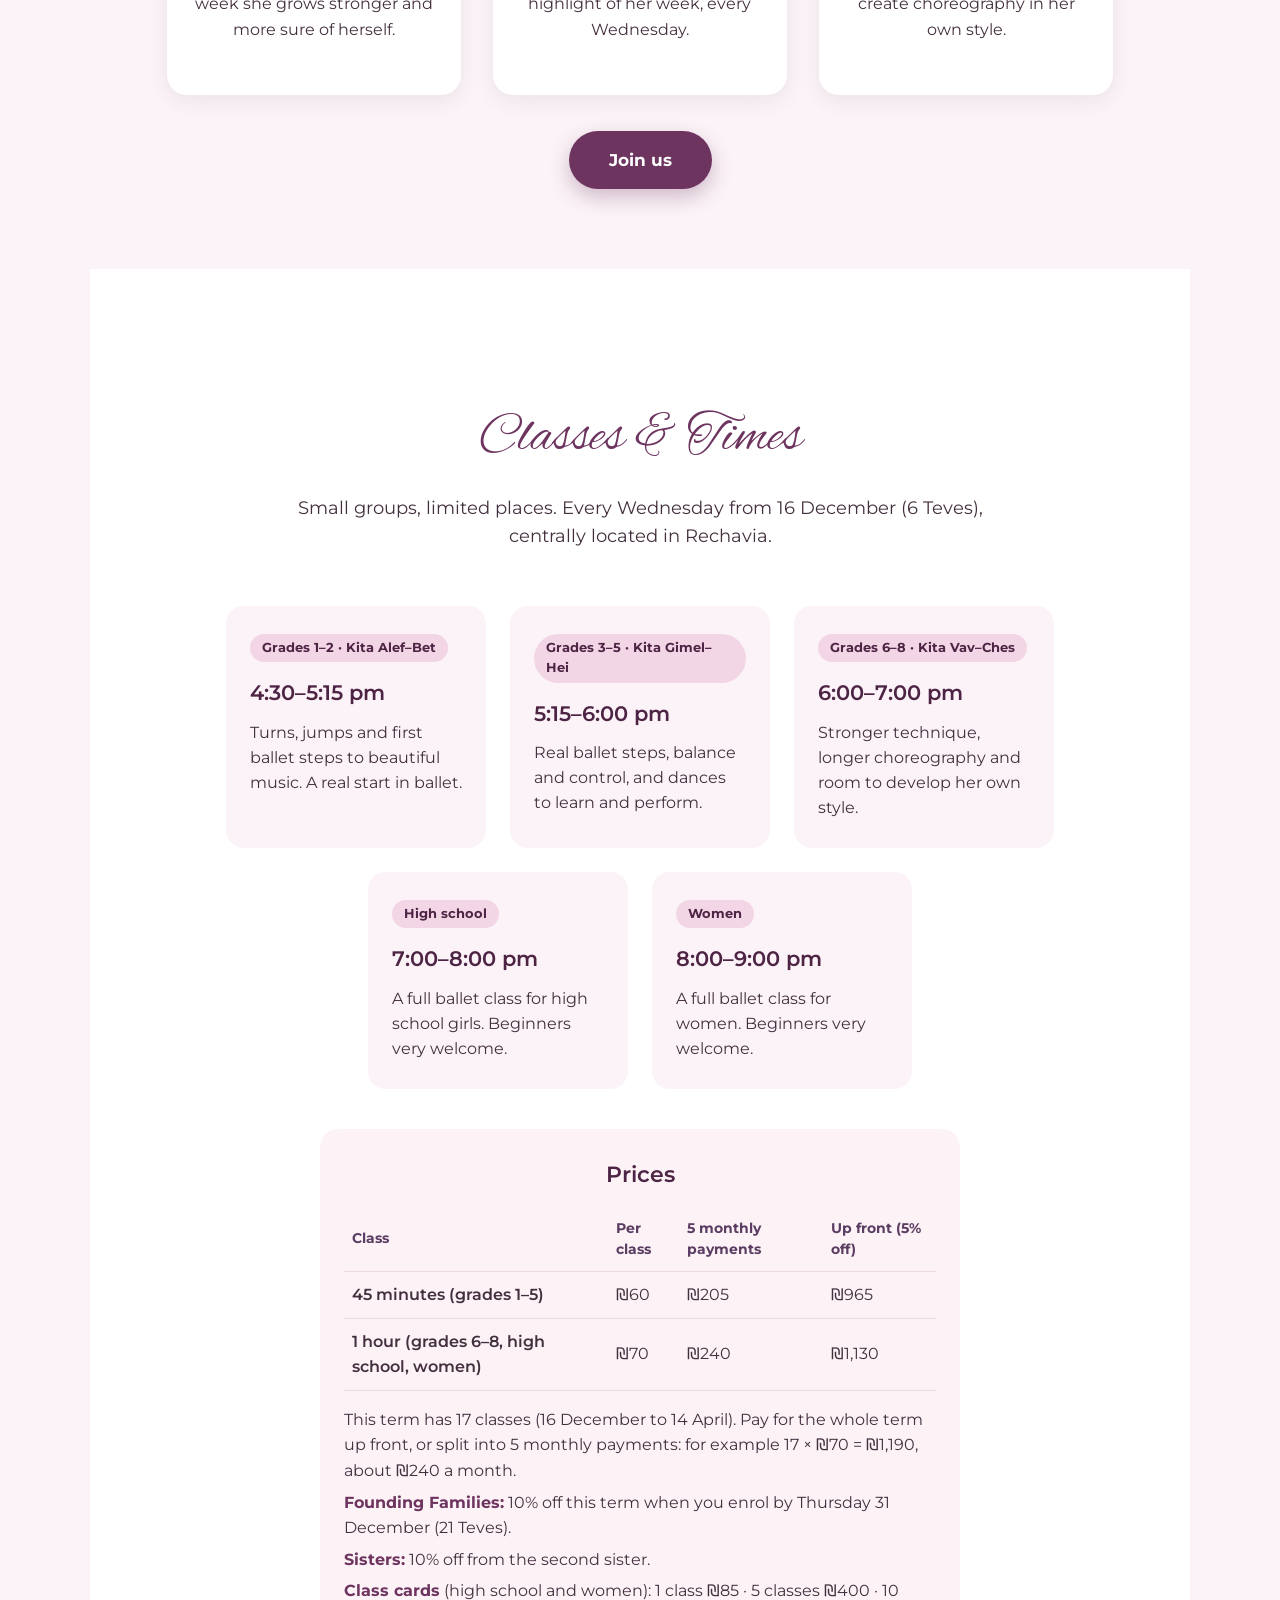
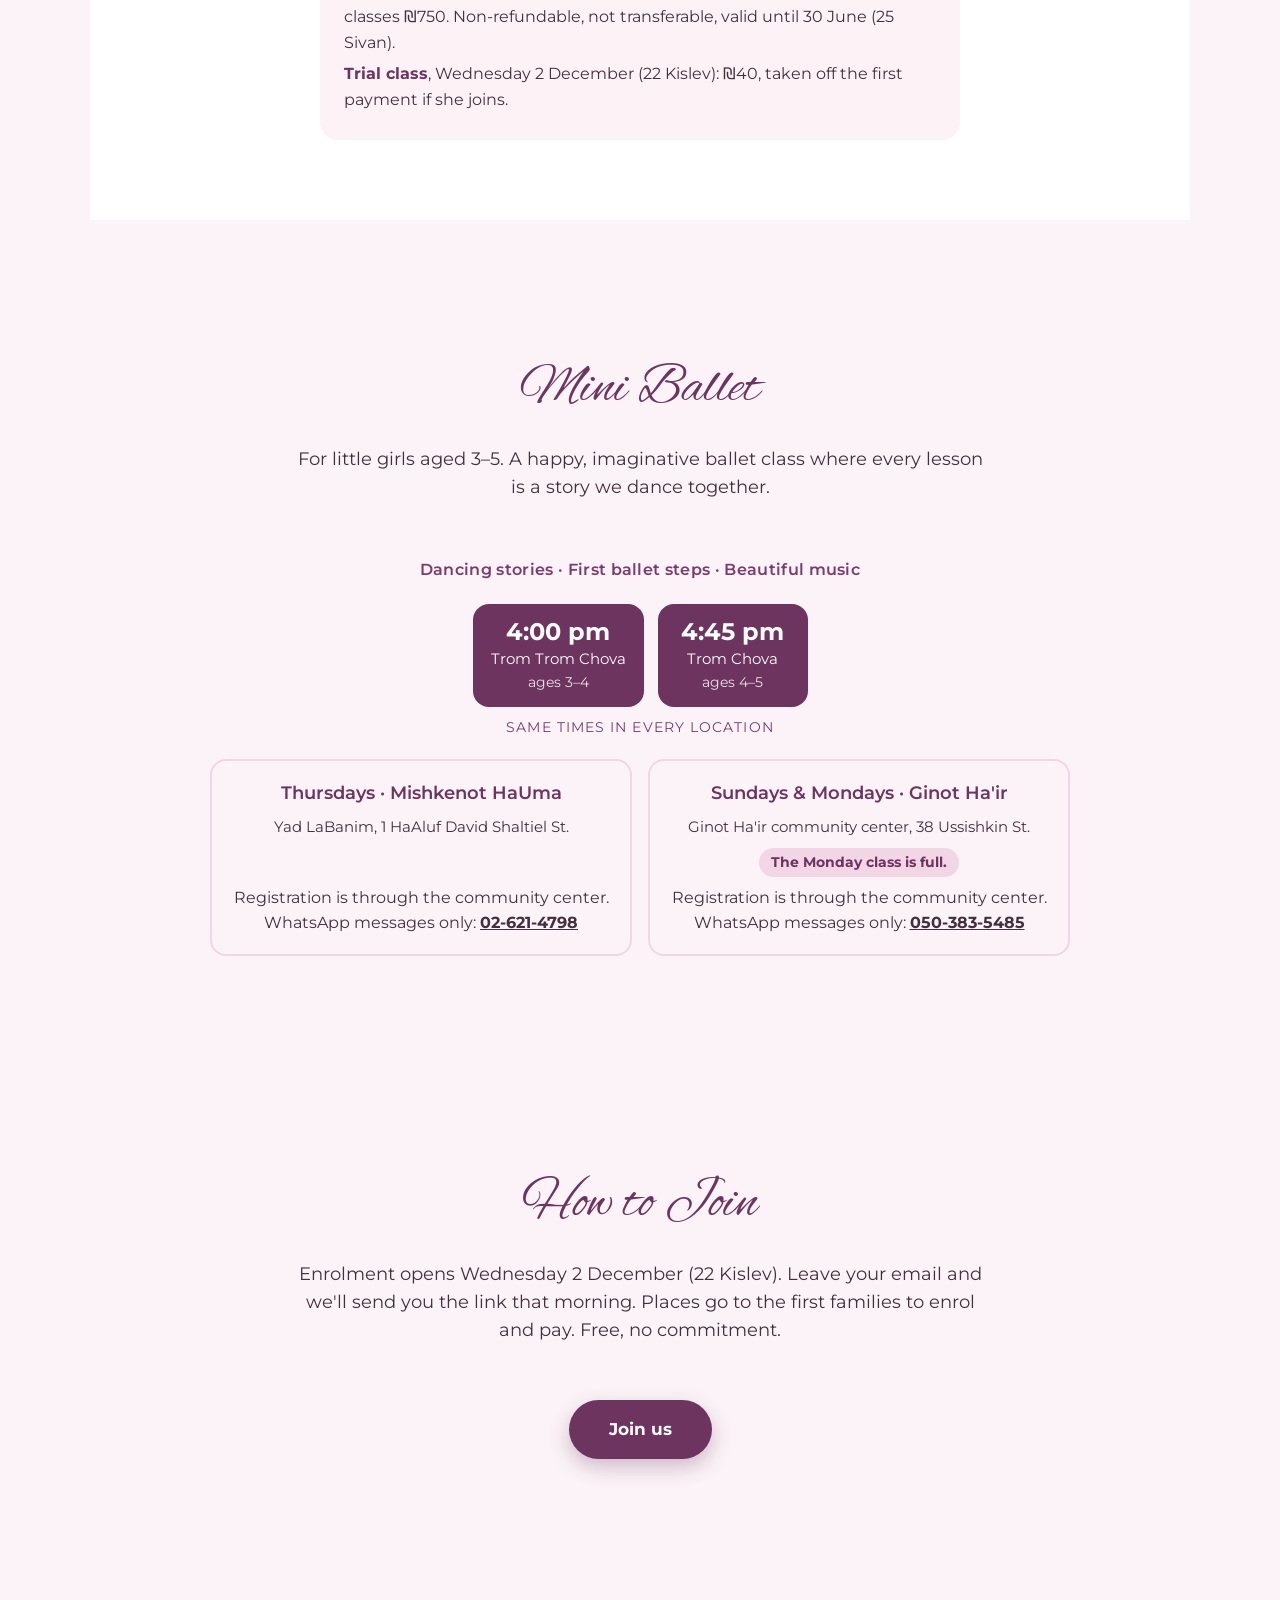
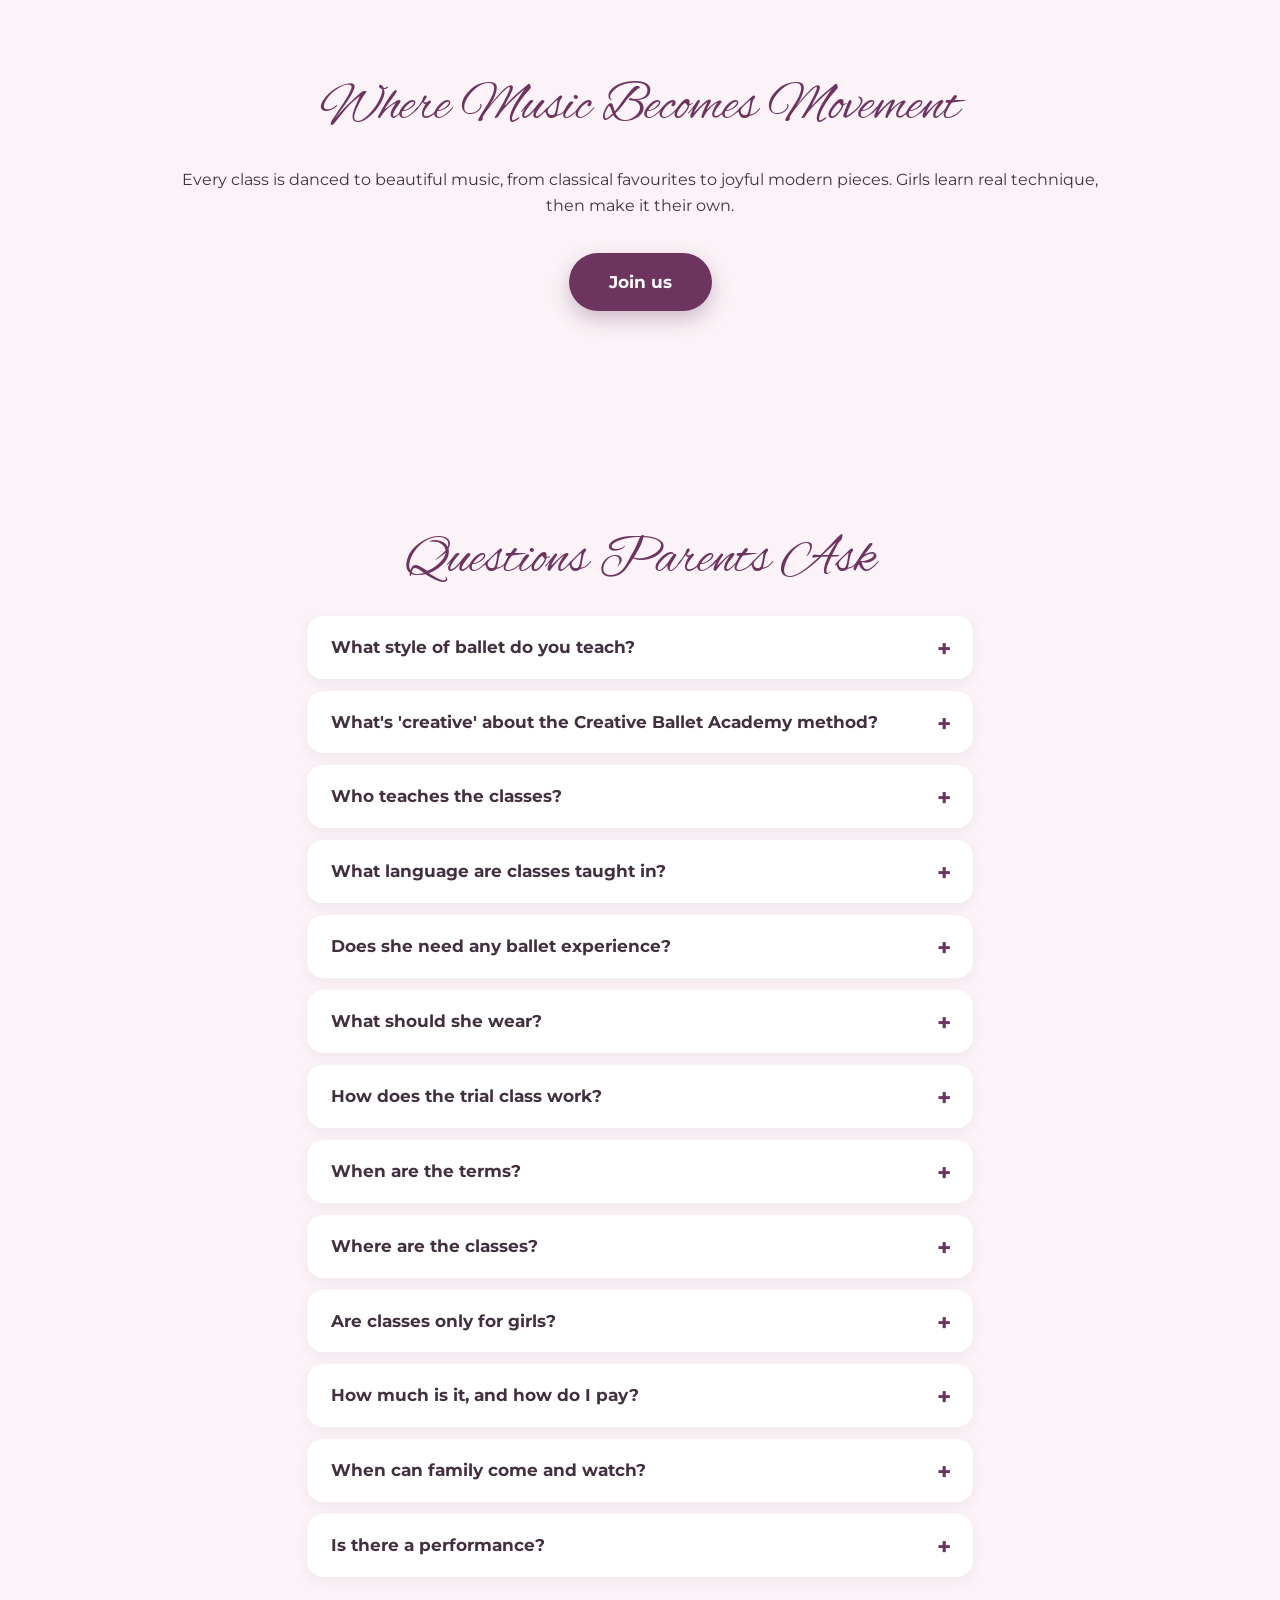
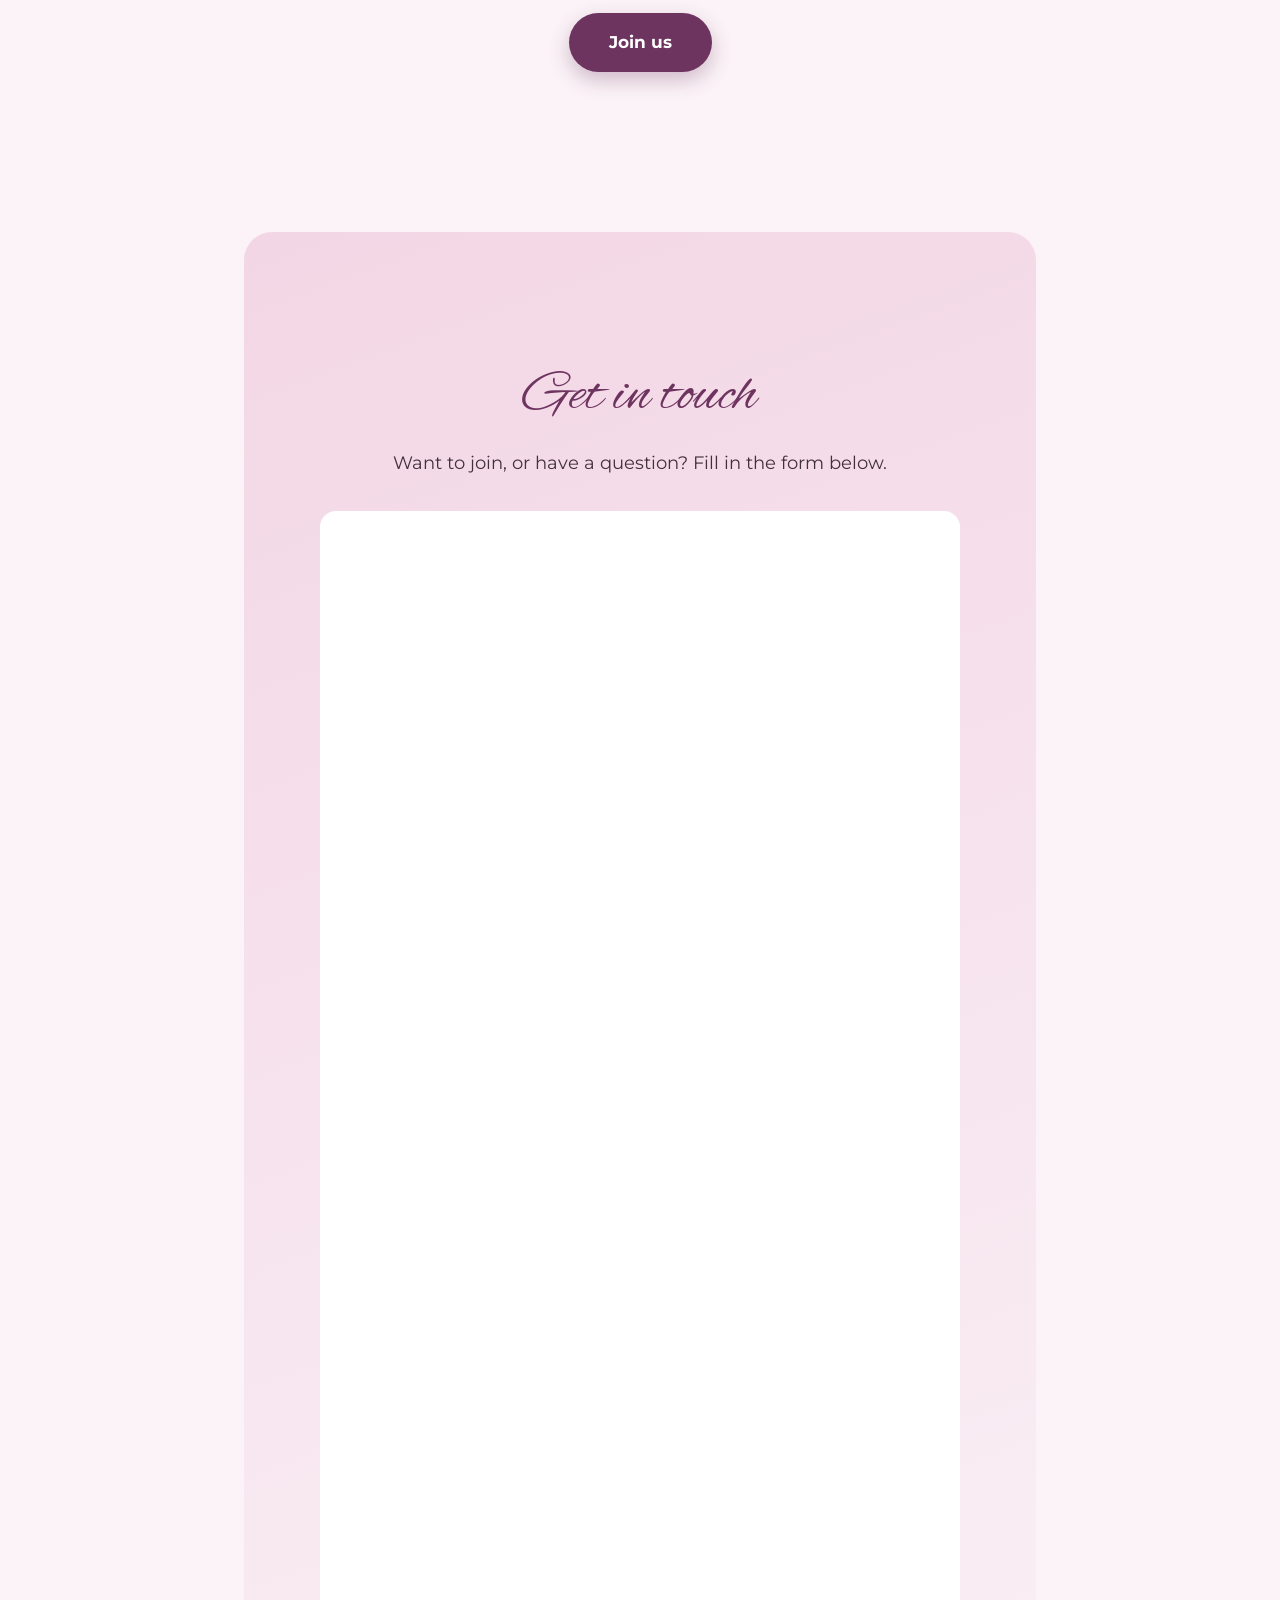
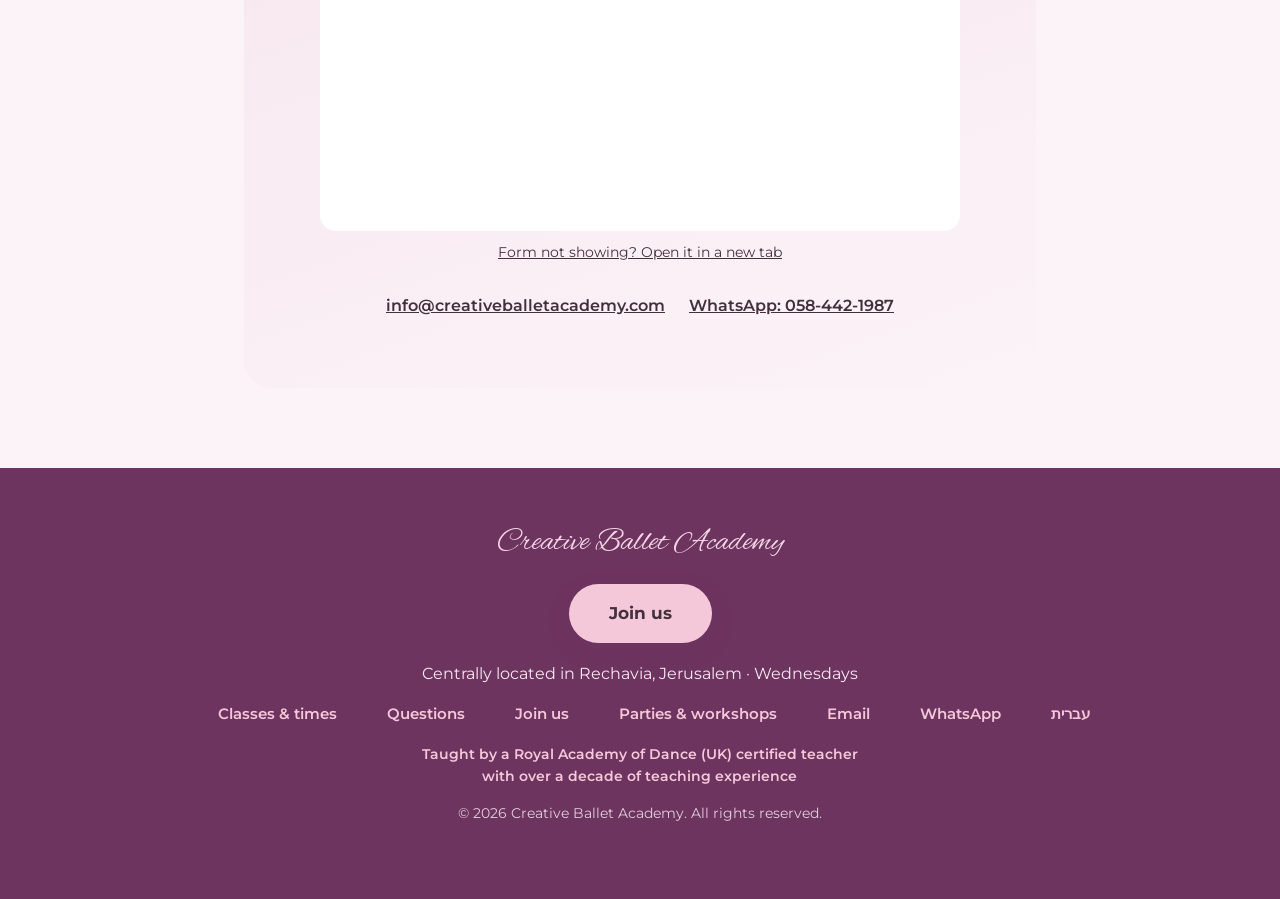
==== commit 82608db0: "Mini Ballet: Mishkenot HaUma registration WhatsApp is 02-621-4798 Co-Authored-By: Claude Opus 5.5 <n" ====
--- a/index.html
+++ b/index.html
@@ -671,7 +671,7 @@
         <source src="/assets/video/studio-scarves.webm" type="video/webm">
       </video>
     </div>
-    <p class="hero-badge">Enrolment is open · Classes start Wednesday 16 December (6 Teves)</p>
+    <p class="hero-badge">Enrolment opens and trial class Wednesday 2 December (22 Kislev) · Classes start Wednesday 16 December (6 Teves)</p>
     <h1><span class="h1-brand">Creative Ballet Academy</span><span class="h1-keywords">Ballet classes for girls in Rechavia, Jerusalem</span></h1>
     <p class="tagline">Grace. Expression. Joy.</p>
     <p class="subhead">Real ballet technique, beautiful music and room to grow as a dancer. Classes for girls and for women.</p>
@@ -715,31 +715,26 @@
         <span class="age">Grades 1–2 · Kita Alef–Bet</span>
         <h3>4:30–5:15 pm</h3>
         <p>Turns, jumps and first ballet steps to beautiful music. A real start in ballet.</p>
-        <a class="enrol-link" href="https://creativeballet.opalswift.com/enrol?class=fd02732d-5c0b-4f65-ae12-de1b77a94992&amp;term=331b0706-e502-4af4-80f1-d62a392c492f&amp;lang=en&amp;src=website">Enrol</a>
       </li>
       <li class="program-card">
         <span class="age">Grades 3–5 · Kita Gimel–Hei</span>
         <h3>5:15–6:00 pm</h3>
         <p>Real ballet steps, balance and control, and dances to learn and perform.</p>
-        <a class="enrol-link" href="https://creativeballet.opalswift.com/enrol?class=03f502eb-b128-4e99-89d5-3a7d3c05c290&amp;term=331b0706-e502-4af4-80f1-d62a392c492f&amp;lang=en&amp;src=website">Enrol</a>
       </li>
       <li class="program-card">
         <span class="age">Grades 6–8 · Kita Vav–Ches</span>
         <h3>6:00–7:00 pm</h3>
         <p>Stronger technique, longer choreography and room to develop her own style.</p>
-        <a class="enrol-link" href="https://creativeballet.opalswift.com/enrol?class=11bbd279-f678-4f99-a3d8-3c7b1b688a2f&amp;term=331b0706-e502-4af4-80f1-d62a392c492f&amp;lang=en&amp;src=website">Enrol</a>
       </li>
       <li class="program-card">
         <span class="age">High school</span>
         <h3>7:00–8:00 pm</h3>
         <p>A full ballet class for high school girls. Beginners very welcome.</p>
-        <a class="enrol-link" href="https://creativeballet.opalswift.com/enrol?class=80a00931-7346-4b2e-9e3b-006ca319a77a&amp;term=331b0706-e502-4af4-80f1-d62a392c492f&amp;lang=en&amp;src=website">Enrol</a>
       </li>
       <li class="program-card">
         <span class="age">Women</span>
         <h3>8:00–9:00 pm</h3>
         <p>A full ballet class for women. Beginners very welcome.</p>
-        <a class="enrol-link" href="https://creativeballet.opalswift.com/enrol?class=265d47cb-f668-4fbf-9598-bcfea67c6795&amp;term=331b0706-e502-4af4-80f1-d62a392c492f&amp;lang=en&amp;src=website">Enrol</a>
       </li>
     </ul>
     <div class="prices" aria-labelledby="prices-heading">
@@ -772,7 +767,7 @@
       <div class="mini-place">
         <h3>Thursdays · Mishkenot HaUma</h3>
         <p class="mini-where">Yad LaBanim, 1 HaAluf David Shaltiel St.</p>
-        <p>Registration is through the community center.<br>WhatsApp messages only: <a href="https://wa.me/972509898789" dir="ltr">050-989-8789</a></p>
+        <p>Registration is through the community center.<br>WhatsApp messages only: <a href="https://wa.me/97226214798" dir="ltr">02-621-4798</a></p>
       </div>
       <div class="mini-place">
         <h3>Sundays &amp; Mondays · Ginot Ha'ir</h3>
@@ -785,8 +780,8 @@
 
   <section aria-labelledby="how-heading" style="text-align:center;">
     <h2 id="how-heading">How to Join</h2>
-    <p class="section-intro">Enrolment is open. Choose a class above and press Enrol. Places go to the first families to enrol and pay.</p>
-    <a class="hero-cta" href="#programs">Choose a class</a>
+    <p class="section-intro">Enrolment opens Wednesday 2 December (22 Kislev). Leave your email and we'll send you the link that morning. Places go to the first families to enrol and pay. Free, no commitment.</p>
+    <a class="hero-cta" href="#join">Join us</a>
   </section>
 
   <section id="music" aria-labelledby="music-heading" style="text-align:center;">
